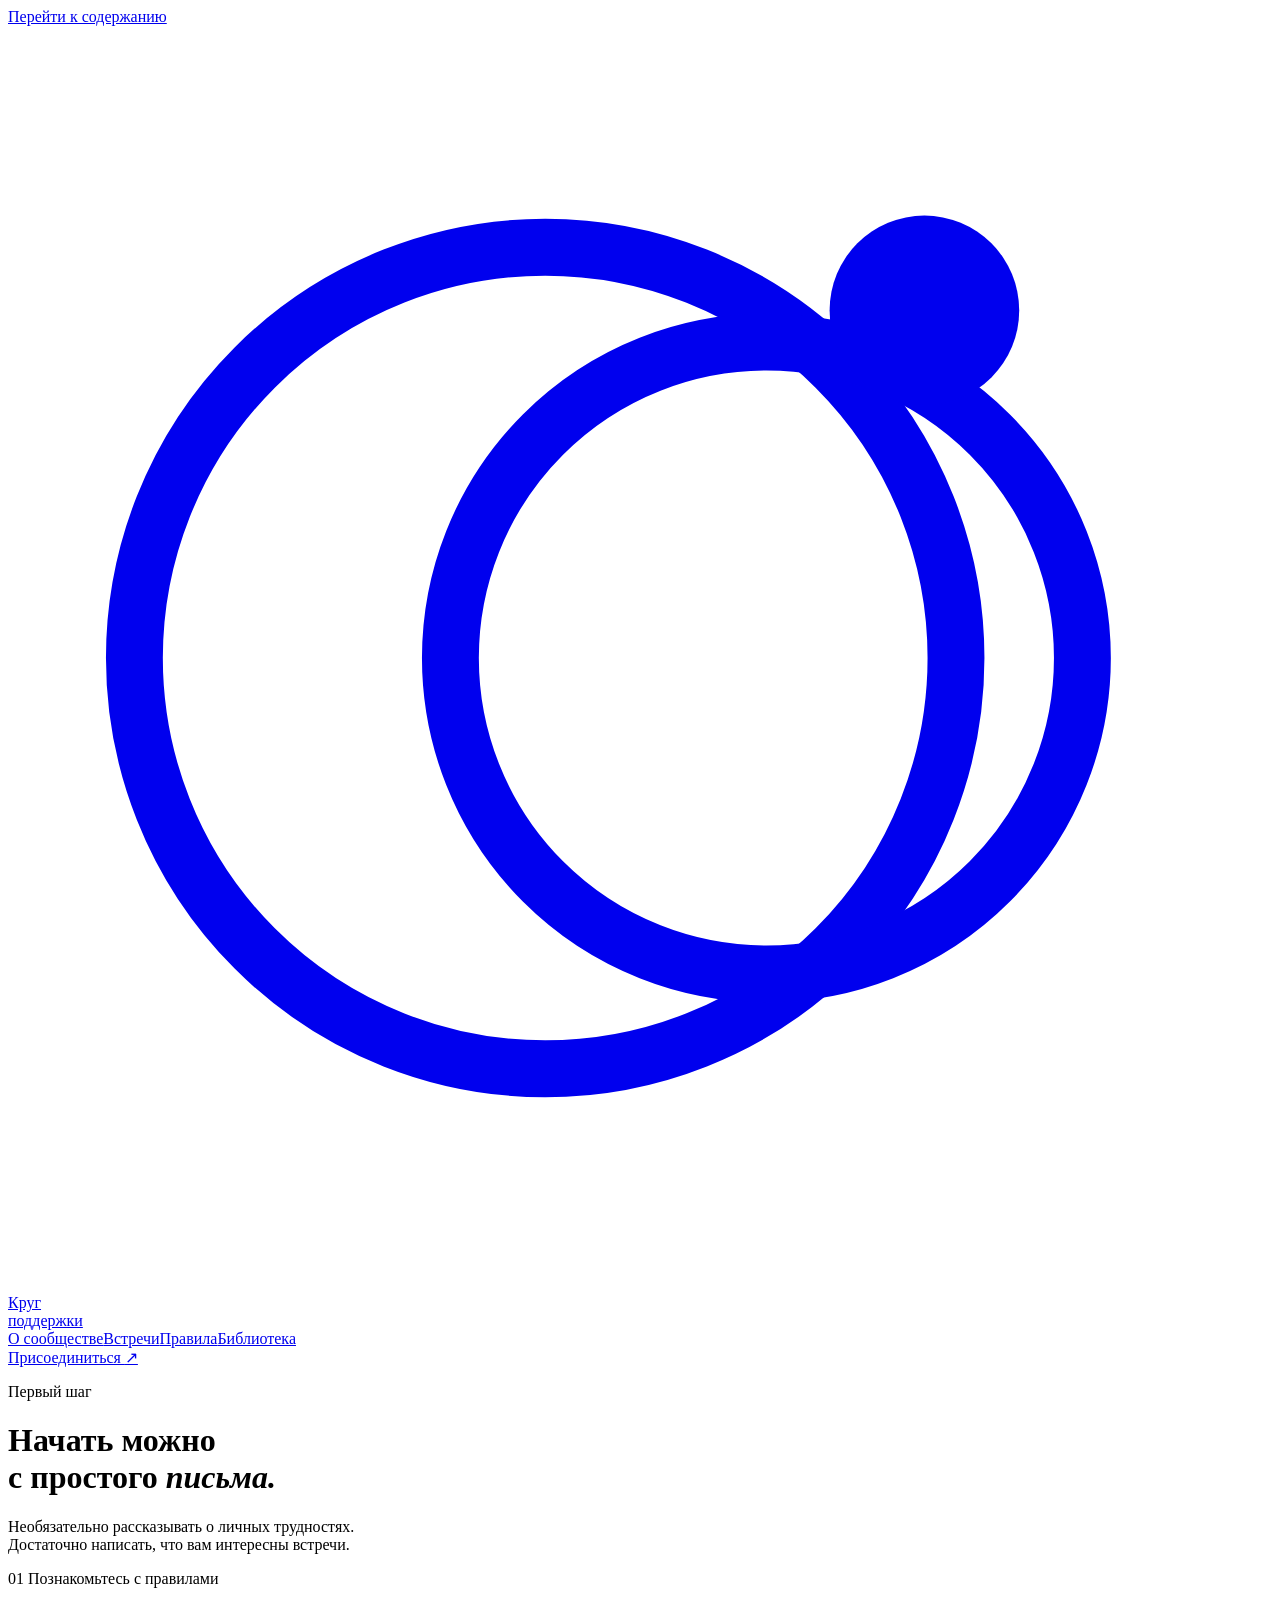
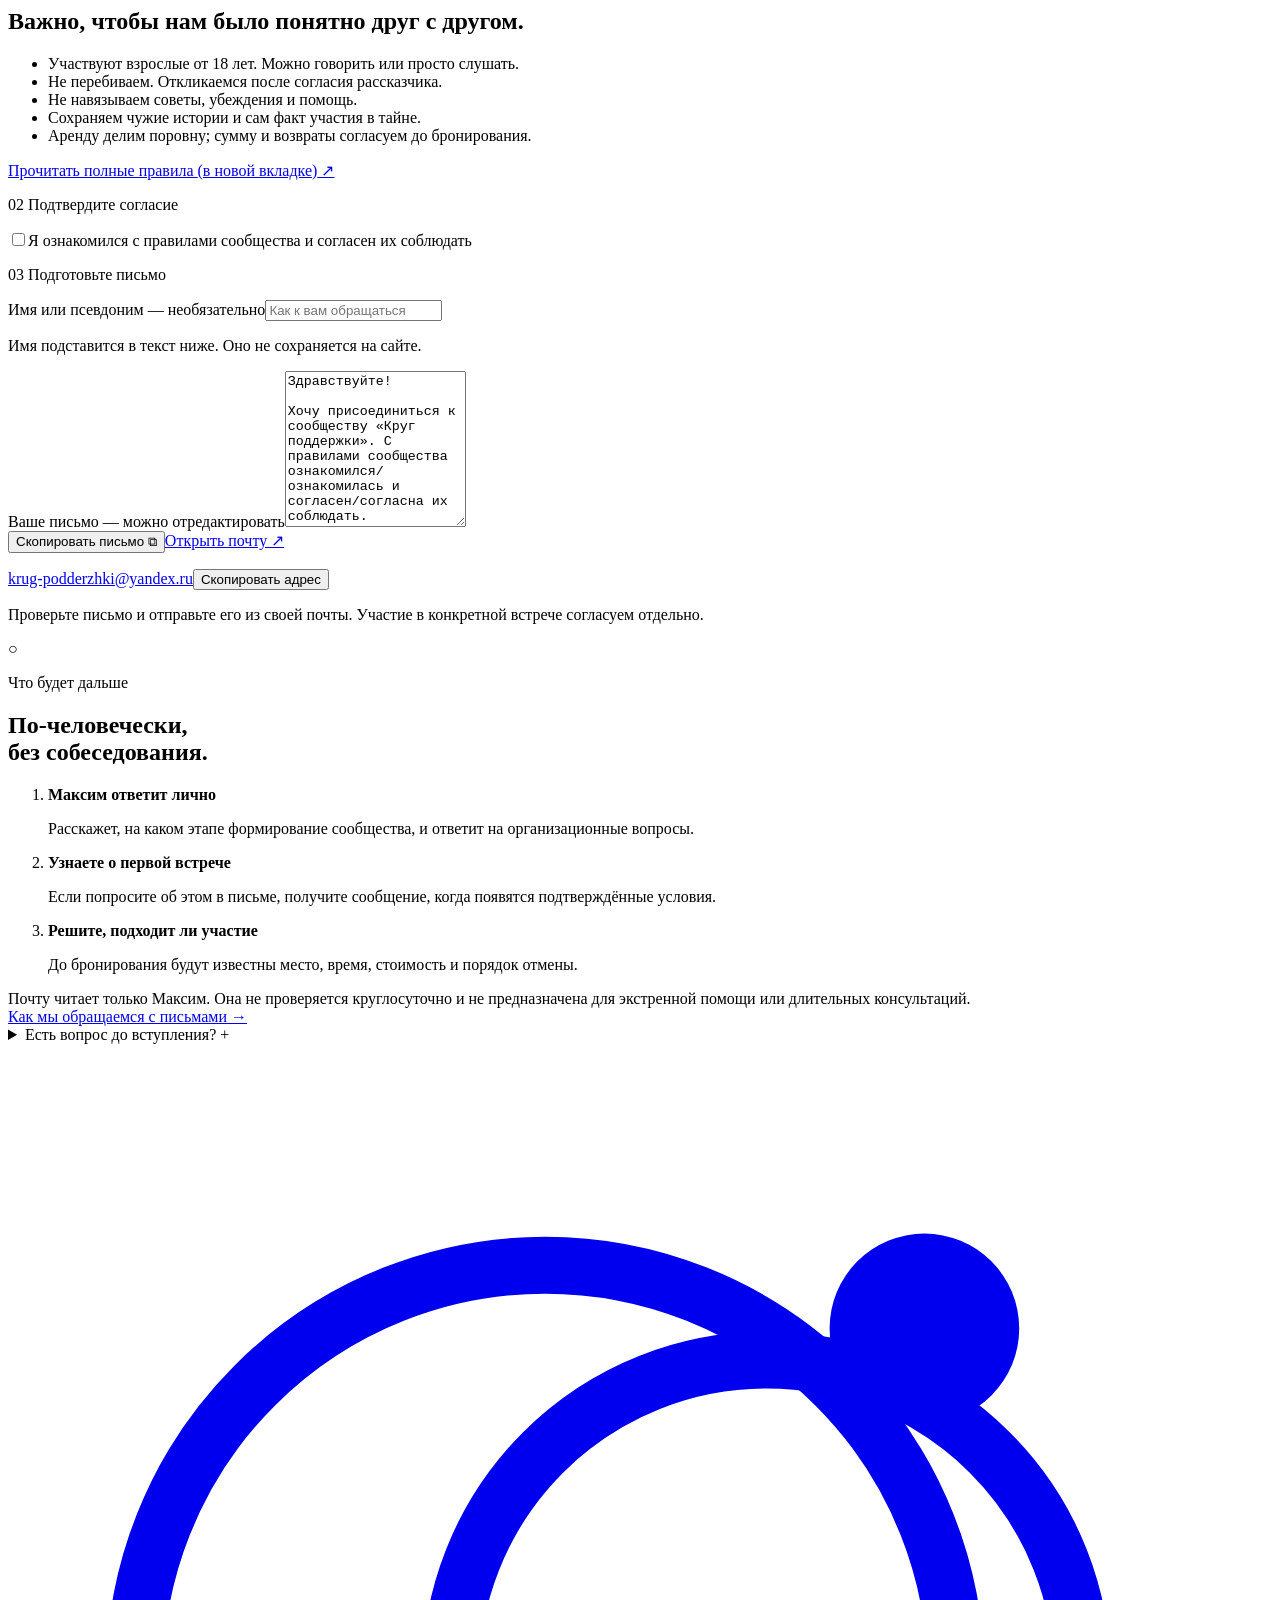
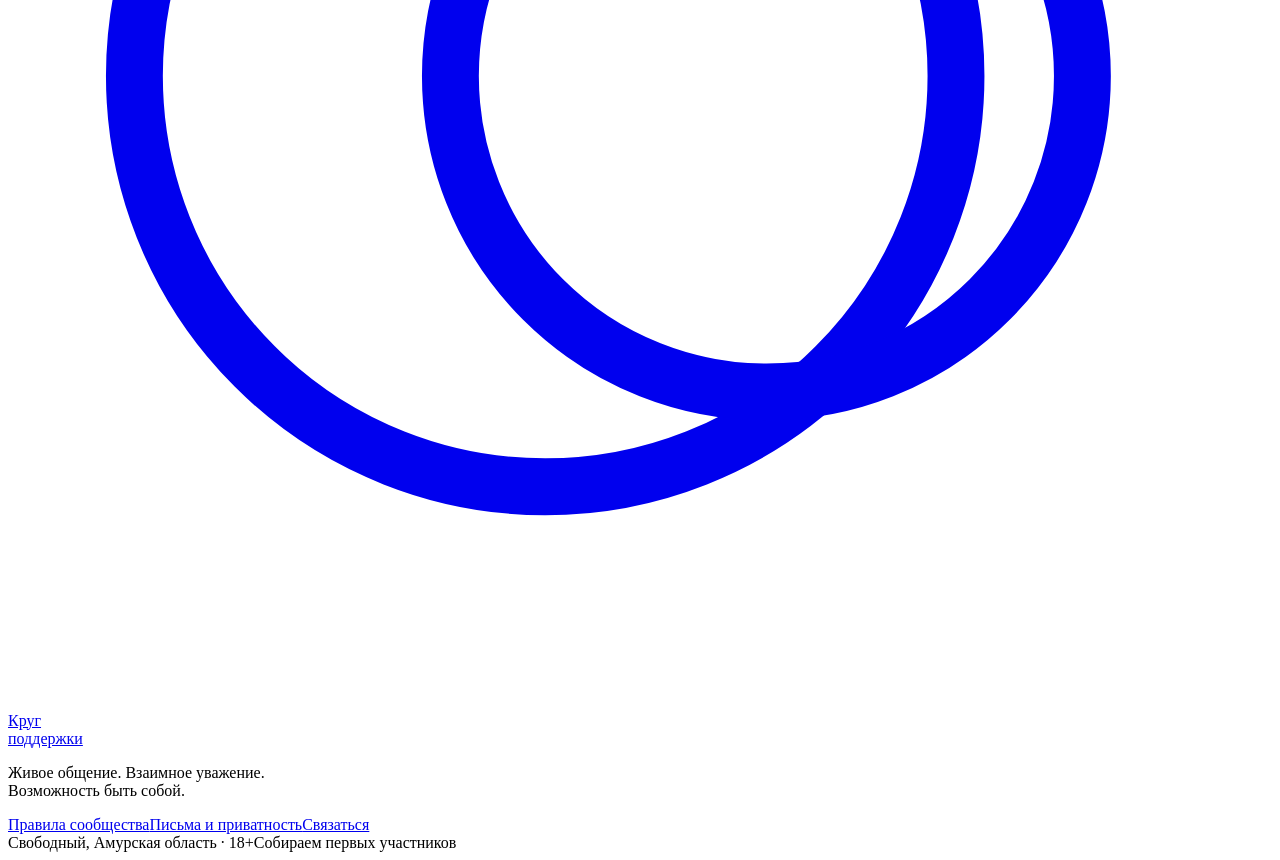
==== join/index.html @ 17913592 "Give Oleg a readable community introduction" ====
<!doctype html>
<html lang="ru"><head><meta charset="utf-8"><meta name="viewport" content="width=device-width, initial-scale=1"><meta name="color-scheme" content="light"><title>Как присоединиться — Круг поддержки</title><meta name="description" content="Прочитайте правила и подготовьте простое письмо организатору. Личная история и собеседование не требуются."><meta name="theme-color" content="#f7f6ef"><link rel="canonical" href="https://maxsimgol.github.io/krug-podderzhki/join/">
<meta property="og:title" content="Как присоединиться — Круг поддержки"><meta property="og:description" content="Прочитайте правила и подготовьте простое письмо организатору. Личная история и собеседование не требуются."><meta property="og:type" content="website"><meta property="og:url" content="https://maxsimgol.github.io/krug-podderzhki/join/"><meta property="og:site_name" content="Круг поддержки"><meta property="og:locale" content="ru_RU">
<meta property="og:image" content="https://maxsimgol.github.io/krug-podderzhki/assets/social-preview.png"><meta property="og:image:width" content="1200"><meta property="og:image:height" content="630"><meta property="og:image:type" content="image/png"><meta property="og:image:alt" content="Круг поддержки — Говорить. Слушать. Быть собой">
<meta name="twitter:card" content="summary_large_image"><meta name="twitter:title" content="Как присоединиться — Круг поддержки"><meta name="twitter:description" content="Прочитайте правила и подготовьте простое письмо организатору. Личная история и собеседование не требуются."><meta name="twitter:image" content="https://maxsimgol.github.io/krug-podderzhki/assets/social-preview.png"><meta name="twitter:image:alt" content="Круг поддержки — Говорить. Слушать. Быть собой">
<link rel="icon" type="image/svg+xml" href="/krug-podderzhki/assets/favicon.svg"><link rel="stylesheet" href="/krug-podderzhki/assets/styles.css?v=cd0a7525c892"><script src="/krug-podderzhki/assets/app.js?v=85330f998f84" defer></script></head>
<body><a class="skip-link" href="#main">Перейти к содержанию</a>
<header class="site-header"><div class="header-inner"><a class="brand" href="/krug-podderzhki/" aria-label="Круг поддержки — главная"><svg viewBox="0 0 40 40" fill="none" aria-hidden="true"><circle cx="17" cy="20" r="13" stroke="currentColor" stroke-width="1.8"/><circle cx="24" cy="20" r="10" stroke="currentColor" stroke-width="1.8"/><circle cx="29" cy="9" r="3" fill="currentColor"/></svg><span>Круг<br>поддержки</span></a><nav class="main-nav" aria-label="Основная навигация"><a href="/krug-podderzhki/#about" >О сообществе</a><a href="/krug-podderzhki/#format" >Встречи</a><a href="/krug-podderzhki/rules/" >Правила</a><a href="/krug-podderzhki/library/" >Библиотека</a></nav><a class="button button-small header-join" href="/krug-podderzhki/join/" aria-current="page">Присоединиться <span aria-hidden="true">↗</span></a></div></header>
<main id="main" tabindex="-1"><div class="wrap page-shell"><header class="page-intro"><p class="eyebrow">Первый шаг</p><h1>Начать можно<br>с простого <em>письма.</em></h1><p class="lead">Необязательно рассказывать о личных трудностях.<br>Достаточно написать, что вам интересны встречи.</p></header><div class="join-layout"><div class="join-main"><section class="join-step"><p class="step-label"><span>01</span> Познакомьтесь с правилами</p><h2>Важно, чтобы нам было понятно друг с другом.</h2><ul class="plain-checks"><li>Участвуют взрослые от 18 лет. Можно говорить или просто слушать.</li><li>Не перебиваем. Откликаемся после согласия рассказчика.</li><li>Не навязываем советы, убеждения и помощь.</li><li>Сохраняем чужие истории и сам факт участия в тайне.</li><li>Аренду делим поровну; сумму и возвраты согласуем до бронирования.</li></ul><a class="text-link" href="/krug-podderzhki/rules/" target="_blank" rel="noopener">Прочитать полные правила <span class="muted">(в новой вкладке)</span> ↗</a></section>
<section class="join-step consent-step"><p class="step-label"><span>02</span> Подтвердите согласие</p><input class="consent-checkbox" type="checkbox" id="agree" aria-controls="join-reveal"><label class="consent-label" for="agree">Я ознакомился с правилами сообщества и согласен их соблюдать</label>
<div class="join-reveal" id="join-reveal"><section class="letter-section"><p class="step-label"><span>03</span> Подготовьте письмо</p><div class="name-enhancement"><label for="participant-name">Имя или псевдоним <span class="muted">— необязательно</span></label><input type="text" id="participant-name" aria-describedby="name-hint" maxlength="80" placeholder="Как к вам обращаться" autocomplete="off"><p class="field-hint" id="name-hint">Имя подставится в текст ниже. Оно не сохраняется на сайте.</p></div><label for="letter" class="letter-label">Ваше письмо <span class="muted js-only">— можно отредактировать</span></label><textarea id="letter" rows="10" spellcheck="true" readonly>Здравствуйте!

Хочу присоединиться к сообществу «Круг поддержки». С правилами сообщества ознакомился/ознакомилась и согласен/согласна их соблюдать.

Пожалуйста, сообщите мне о дальнейших шагах и первой встрече.

Спасибо!</textarea><div class="letter-actions"><button class="button button-secondary js-only" type="button" id="copy-letter">Скопировать письмо <span aria-hidden="true">⧉</span></button><a class="button" id="send-letter" data-email="krug-podderzhki@yandex.ru" href="mailto:krug-podderzhki@yandex.ru?subject=%D0%9A%D1%80%D1%83%D0%B3%20%D0%BF%D0%BE%D0%B4%D0%B4%D0%B5%D1%80%D0%B6%D0%BA%D0%B8%20%E2%80%94%20%D1%83%D1%87%D0%B0%D1%81%D1%82%D0%B8%D0%B5&amp;body=%D0%97%D0%B4%D1%80%D0%B0%D0%B2%D1%81%D1%82%D0%B2%D1%83%D0%B9%D1%82%D0%B5!%0A%0A%D0%A5%D0%BE%D1%87%D1%83%20%D0%BF%D1%80%D0%B8%D1%81%D0%BE%D0%B5%D0%B4%D0%B8%D0%BD%D0%B8%D1%82%D1%8C%D1%81%D1%8F%20%D0%BA%20%D1%81%D0%BE%D0%BE%D0%B1%D1%89%D0%B5%D1%81%D1%82%D0%B2%D1%83%20%C2%AB%D0%9A%D1%80%D1%83%D0%B3%20%D0%BF%D0%BE%D0%B4%D0%B4%D0%B5%D1%80%D0%B6%D0%BA%D0%B8%C2%BB.%20%D0%A1%20%D0%BF%D1%80%D0%B0%D0%B2%D0%B8%D0%BB%D0%B0%D0%BC%D0%B8%20%D1%81%D0%BE%D0%BE%D0%B1%D1%89%D0%B5%D1%81%D1%82%D0%B2%D0%B0%20%D0%BE%D0%B7%D0%BD%D0%B0%D0%BA%D0%BE%D0%BC%D0%B8%D0%BB%D1%81%D1%8F%2F%D0%BE%D0%B7%D0%BD%D0%B0%D0%BA%D0%BE%D0%BC%D0%B8%D0%BB%D0%B0%D1%81%D1%8C%20%D0%B8%20%D1%81%D0%BE%D0%B3%D0%BB%D0%B0%D1%81%D0%B5%D0%BD%2F%D1%81%D0%BE%D0%B3%D0%BB%D0%B0%D1%81%D0%BD%D0%B0%20%D0%B8%D1%85%20%D1%81%D0%BE%D0%B1%D0%BB%D1%8E%D0%B4%D0%B0%D1%82%D1%8C.%0A%0A%D0%9F%D0%BE%D0%B6%D0%B0%D0%BB%D1%83%D0%B9%D1%81%D1%82%D0%B0%2C%20%D1%81%D0%BE%D0%BE%D0%B1%D1%89%D0%B8%D1%82%D0%B5%20%D0%BC%D0%BD%D0%B5%20%D0%BE%20%D0%B4%D0%B0%D0%BB%D1%8C%D0%BD%D0%B5%D0%B9%D1%88%D0%B8%D1%85%20%D1%88%D0%B0%D0%B3%D0%B0%D1%85%20%D0%B8%20%D0%BF%D0%B5%D1%80%D0%B2%D0%BE%D0%B9%20%D0%B2%D1%81%D1%82%D1%80%D0%B5%D1%87%D0%B5.%0A%0A%D0%A1%D0%BF%D0%B0%D1%81%D0%B8%D0%B1%D0%BE!">Открыть почту ↗</a></div><p class="action-status" id="letter-status" aria-live="polite"></p><noscript><p class="field-hint">Шаблон можно выделить и скопировать вручную. Чтобы добавить имя или изменить текст, откройте почту и отредактируйте письмо там.</p></noscript><div class="contact-block" id="email-missing"><a class="email-address" href="mailto:krug-podderzhki@yandex.ru">krug-podderzhki@yandex.ru</a><button class="text-link copy-button js-only" type="button" data-copy-email="krug-podderzhki@yandex.ru">Скопировать адрес</button></div><p class="field-hint">Проверьте письмо и отправьте его из своей почты. Участие в конкретной встрече согласуем отдельно.</p></section></div></section></div>
<aside class="join-aside"><span class="small-circle" aria-hidden="true">○</span><p class="eyebrow">Что будет дальше</p><h2>По-человечески,<br>без собеседования.</h2><ol class="next-steps"><li><strong>Максим ответит лично</strong><p>Расскажет, на каком этапе формирование сообщества, и ответит на организационные вопросы.</p></li><li><strong>Узнаете о первой встрече</strong><p>Если попросите об этом в письме, получите сообщение, когда появятся подтверждённые условия.</p></li><li><strong>Решите, подходит ли участие</strong><p>До бронирования будут известны место, время, стоимость и порядок отмены.</p></li></ol><div class="quiet-note">Почту читает только Максим. Она не проверяется круглосуточно и не предназначена для экстренной помощи или длительных консультаций.</div><a href="/krug-podderzhki/privacy/" class="text-link">Как мы обращаемся с письмами →</a></aside></div>
<details class="question-box question-disclosure" id="question"><summary>Есть вопрос до вступления? <span aria-hidden="true">+</span></summary><div class="question-content"><p>Здесь можно уточнить условия или предложить книгу. Если вы хотите присоединиться, пройдите шаги выше.</p><a class="email-address" href="mailto:krug-podderzhki@yandex.ru">krug-podderzhki@yandex.ru</a><button class="text-link copy-button js-only" type="button" data-copy-email="krug-podderzhki@yandex.ru">Скопировать адрес</button></div></details></div></main>
<footer class="site-footer"><div class="footer-main"><a class="brand" href="/krug-podderzhki/"><svg viewBox="0 0 40 40" fill="none" aria-hidden="true"><circle cx="17" cy="20" r="13" stroke="currentColor" stroke-width="1.8"/><circle cx="24" cy="20" r="10" stroke="currentColor" stroke-width="1.8"/><circle cx="29" cy="9" r="3" fill="currentColor"/></svg><span>Круг<br>поддержки</span></a><p>Живое общение. Взаимное уважение.<br>Возможность быть собой.</p><div class="footer-links"><a href="/krug-podderzhki/rules/">Правила сообщества</a><a href="/krug-podderzhki/privacy/">Письма и приватность</a><a href="/krug-podderzhki/join/#question">Связаться</a></div></div><div class="footer-bottom"><span>Свободный, Амурская область · 18+</span><span>Собираем первых участников</span></div></footer></body></html>
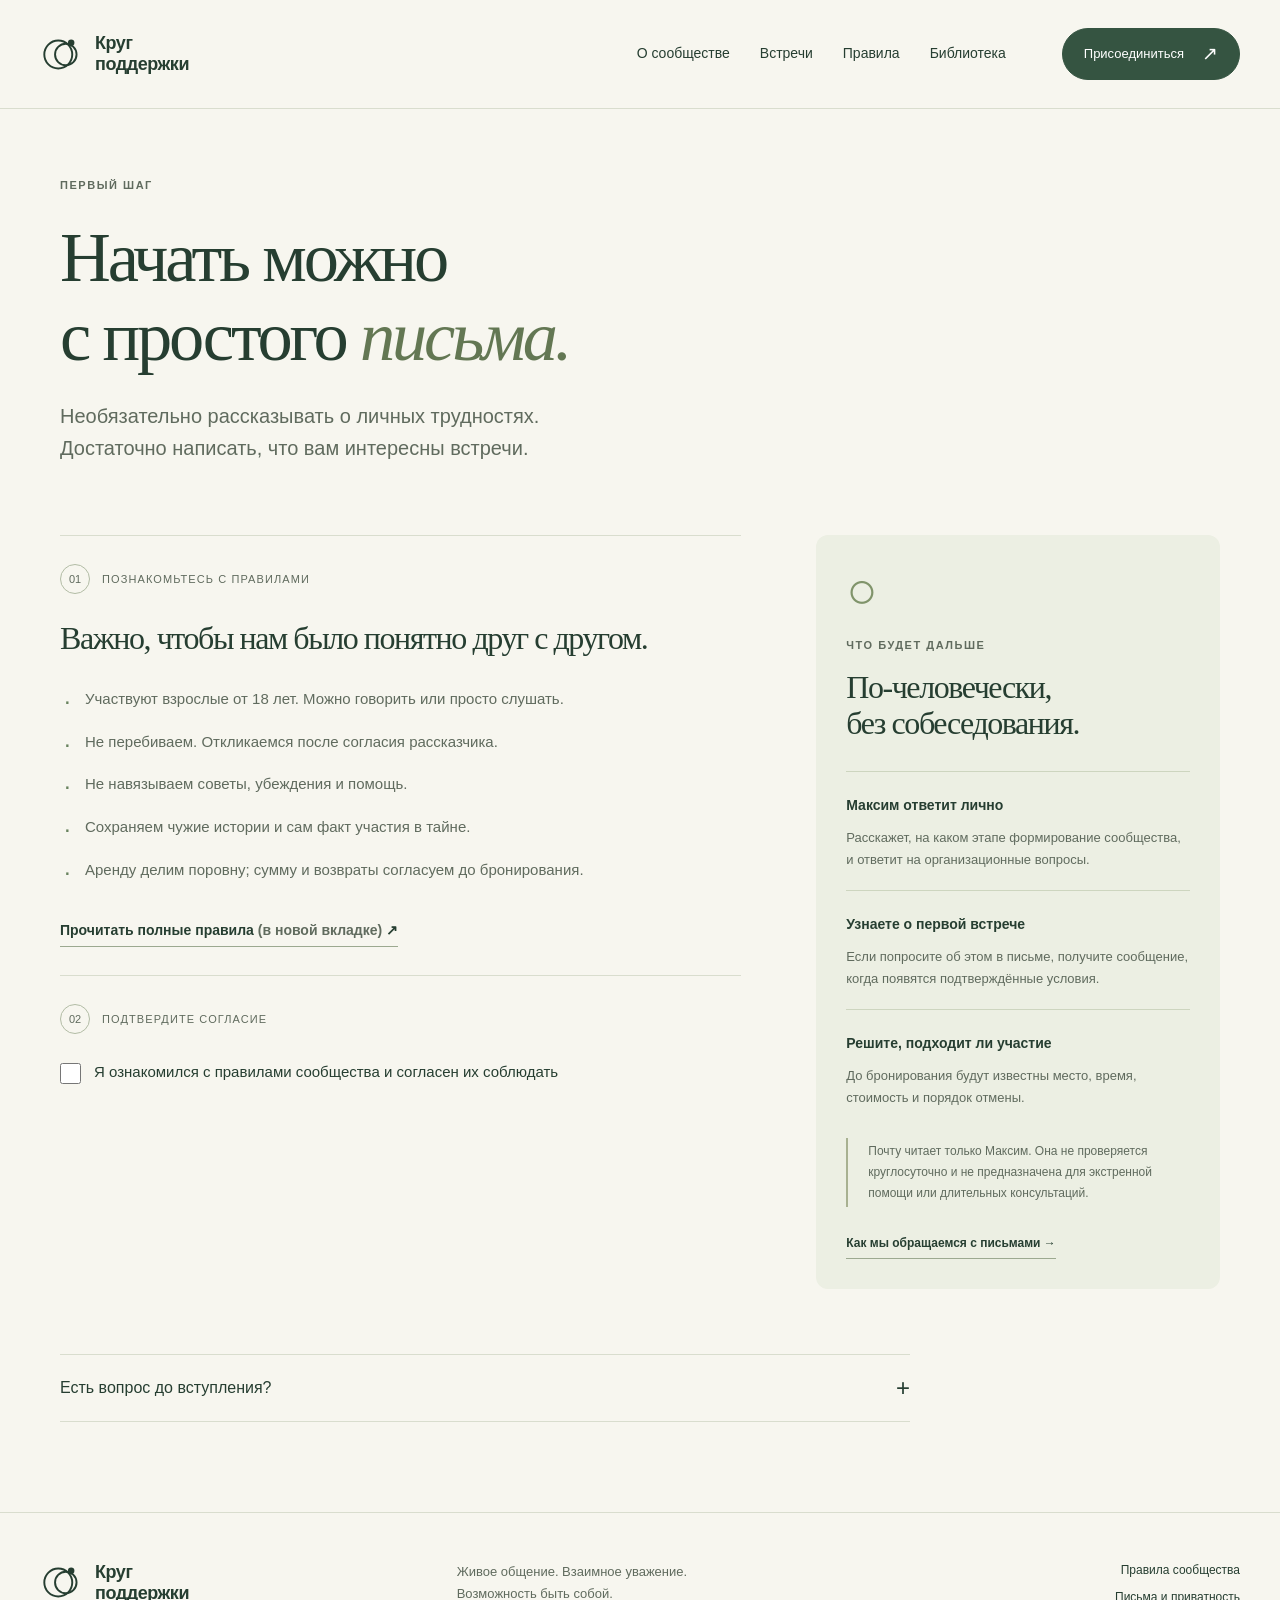
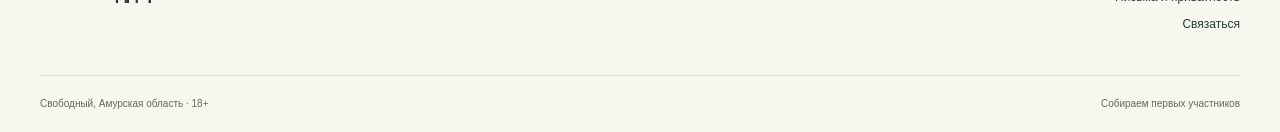
==== commit 6d26bdd2: "Connect krug-podderzhki.ru custom domain" ====
--- a/join/index.html
+++ b/join/index.html
@@ -1,12 +1,12 @@
 <!doctype html>
-<html lang="ru"><head><meta charset="utf-8"><meta name="viewport" content="width=device-width, initial-scale=1"><meta name="color-scheme" content="light"><title>Как присоединиться — Круг поддержки</title><meta name="description" content="Прочитайте правила и подготовьте простое письмо организатору. Личная история и собеседование не требуются."><meta name="theme-color" content="#f7f6ef"><link rel="canonical" href="https://maxsimgol.github.io/krug-podderzhki/join/">
-<meta property="og:title" content="Как присоединиться — Круг поддержки"><meta property="og:description" content="Прочитайте правила и подготовьте простое письмо организатору. Личная история и собеседование не требуются."><meta property="og:type" content="website"><meta property="og:url" content="https://maxsimgol.github.io/krug-podderzhki/join/"><meta property="og:site_name" content="Круг поддержки"><meta property="og:locale" content="ru_RU">
-<meta property="og:image" content="https://maxsimgol.github.io/krug-podderzhki/assets/social-preview.png"><meta property="og:image:width" content="1200"><meta property="og:image:height" content="630"><meta property="og:image:type" content="image/png"><meta property="og:image:alt" content="Круг поддержки — Говорить. Слушать. Быть собой">
-<meta name="twitter:card" content="summary_large_image"><meta name="twitter:title" content="Как присоединиться — Круг поддержки"><meta name="twitter:description" content="Прочитайте правила и подготовьте простое письмо организатору. Личная история и собеседование не требуются."><meta name="twitter:image" content="https://maxsimgol.github.io/krug-podderzhki/assets/social-preview.png"><meta name="twitter:image:alt" content="Круг поддержки — Говорить. Слушать. Быть собой">
-<link rel="icon" type="image/svg+xml" href="/krug-podderzhki/assets/favicon.svg"><link rel="stylesheet" href="/krug-podderzhki/assets/styles.css?v=cd0a7525c892"><script src="/krug-podderzhki/assets/app.js?v=85330f998f84" defer></script></head>
+<html lang="ru"><head><meta charset="utf-8"><meta name="viewport" content="width=device-width, initial-scale=1"><meta name="color-scheme" content="light"><title>Как присоединиться — Круг поддержки</title><meta name="description" content="Прочитайте правила и подготовьте простое письмо организатору. Личная история и собеседование не требуются."><meta name="theme-color" content="#f7f6ef"><link rel="canonical" href="https://krug-podderzhki.ru/join/">
+<meta property="og:title" content="Как присоединиться — Круг поддержки"><meta property="og:description" content="Прочитайте правила и подготовьте простое письмо организатору. Личная история и собеседование не требуются."><meta property="og:type" content="website"><meta property="og:url" content="https://krug-podderzhki.ru/join/"><meta property="og:site_name" content="Круг поддержки"><meta property="og:locale" content="ru_RU">
+<meta property="og:image" content="https://krug-podderzhki.ru/assets/social-preview.png"><meta property="og:image:width" content="1200"><meta property="og:image:height" content="630"><meta property="og:image:type" content="image/png"><meta property="og:image:alt" content="Круг поддержки — Говорить. Слушать. Быть собой">
+<meta name="twitter:card" content="summary_large_image"><meta name="twitter:title" content="Как присоединиться — Круг поддержки"><meta name="twitter:description" content="Прочитайте правила и подготовьте простое письмо организатору. Личная история и собеседование не требуются."><meta name="twitter:image" content="https://krug-podderzhki.ru/assets/social-preview.png"><meta name="twitter:image:alt" content="Круг поддержки — Говорить. Слушать. Быть собой">
+<link rel="icon" type="image/svg+xml" href="/assets/favicon.svg"><link rel="stylesheet" href="/assets/styles.css?v=cd0a7525c892"><script src="/assets/app.js?v=85330f998f84" defer></script></head>
 <body><a class="skip-link" href="#main">Перейти к содержанию</a>
-<header class="site-header"><div class="header-inner"><a class="brand" href="/krug-podderzhki/" aria-label="Круг поддержки — главная"><svg viewBox="0 0 40 40" fill="none" aria-hidden="true"><circle cx="17" cy="20" r="13" stroke="currentColor" stroke-width="1.8"/><circle cx="24" cy="20" r="10" stroke="currentColor" stroke-width="1.8"/><circle cx="29" cy="9" r="3" fill="currentColor"/></svg><span>Круг<br>поддержки</span></a><nav class="main-nav" aria-label="Основная навигация"><a href="/krug-podderzhki/#about" >О сообществе</a><a href="/krug-podderzhki/#format" >Встречи</a><a href="/krug-podderzhki/rules/" >Правила</a><a href="/krug-podderzhki/library/" >Библиотека</a></nav><a class="button button-small header-join" href="/krug-podderzhki/join/" aria-current="page">Присоединиться <span aria-hidden="true">↗</span></a></div></header>
-<main id="main" tabindex="-1"><div class="wrap page-shell"><header class="page-intro"><p class="eyebrow">Первый шаг</p><h1>Начать можно<br>с простого <em>письма.</em></h1><p class="lead">Необязательно рассказывать о личных трудностях.<br>Достаточно написать, что вам интересны встречи.</p></header><div class="join-layout"><div class="join-main"><section class="join-step"><p class="step-label"><span>01</span> Познакомьтесь с правилами</p><h2>Важно, чтобы нам было понятно друг с другом.</h2><ul class="plain-checks"><li>Участвуют взрослые от 18 лет. Можно говорить или просто слушать.</li><li>Не перебиваем. Откликаемся после согласия рассказчика.</li><li>Не навязываем советы, убеждения и помощь.</li><li>Сохраняем чужие истории и сам факт участия в тайне.</li><li>Аренду делим поровну; сумму и возвраты согласуем до бронирования.</li></ul><a class="text-link" href="/krug-podderzhki/rules/" target="_blank" rel="noopener">Прочитать полные правила <span class="muted">(в новой вкладке)</span> ↗</a></section>
+<header class="site-header"><div class="header-inner"><a class="brand" href="/" aria-label="Круг поддержки — главная"><svg viewBox="0 0 40 40" fill="none" aria-hidden="true"><circle cx="17" cy="20" r="13" stroke="currentColor" stroke-width="1.8"/><circle cx="24" cy="20" r="10" stroke="currentColor" stroke-width="1.8"/><circle cx="29" cy="9" r="3" fill="currentColor"/></svg><span>Круг<br>поддержки</span></a><nav class="main-nav" aria-label="Основная навигация"><a href="/#about" >О сообществе</a><a href="/#format" >Встречи</a><a href="/rules/" >Правила</a><a href="/library/" >Библиотека</a></nav><a class="button button-small header-join" href="/join/" aria-current="page">Присоединиться <span aria-hidden="true">↗</span></a></div></header>
+<main id="main" tabindex="-1"><div class="wrap page-shell"><header class="page-intro"><p class="eyebrow">Первый шаг</p><h1>Начать можно<br>с простого <em>письма.</em></h1><p class="lead">Необязательно рассказывать о личных трудностях.<br>Достаточно написать, что вам интересны встречи.</p></header><div class="join-layout"><div class="join-main"><section class="join-step"><p class="step-label"><span>01</span> Познакомьтесь с правилами</p><h2>Важно, чтобы нам было понятно друг с другом.</h2><ul class="plain-checks"><li>Участвуют взрослые от 18 лет. Можно говорить или просто слушать.</li><li>Не перебиваем. Откликаемся после согласия рассказчика.</li><li>Не навязываем советы, убеждения и помощь.</li><li>Сохраняем чужие истории и сам факт участия в тайне.</li><li>Аренду делим поровну; сумму и возвраты согласуем до бронирования.</li></ul><a class="text-link" href="/rules/" target="_blank" rel="noopener">Прочитать полные правила <span class="muted">(в новой вкладке)</span> ↗</a></section>
 <section class="join-step consent-step"><p class="step-label"><span>02</span> Подтвердите согласие</p><input class="consent-checkbox" type="checkbox" id="agree" aria-controls="join-reveal"><label class="consent-label" for="agree">Я ознакомился с правилами сообщества и согласен их соблюдать</label>
 <div class="join-reveal" id="join-reveal"><section class="letter-section"><p class="step-label"><span>03</span> Подготовьте письмо</p><div class="name-enhancement"><label for="participant-name">Имя или псевдоним <span class="muted">— необязательно</span></label><input type="text" id="participant-name" aria-describedby="name-hint" maxlength="80" placeholder="Как к вам обращаться" autocomplete="off"><p class="field-hint" id="name-hint">Имя подставится в текст ниже. Оно не сохраняется на сайте.</p></div><label for="letter" class="letter-label">Ваше письмо <span class="muted js-only">— можно отредактировать</span></label><textarea id="letter" rows="10" spellcheck="true" readonly>Здравствуйте!
 
@@ -15,6 +15,6 @@
 Пожалуйста, сообщите мне о дальнейших шагах и первой встрече.
 
 Спасибо!</textarea><div class="letter-actions"><button class="button button-secondary js-only" type="button" id="copy-letter">Скопировать письмо <span aria-hidden="true">⧉</span></button><a class="button" id="send-letter" data-email="krug-podderzhki@yandex.ru" href="mailto:krug-podderzhki@yandex.ru?subject=%D0%9A%D1%80%D1%83%D0%B3%20%D0%BF%D0%BE%D0%B4%D0%B4%D0%B5%D1%80%D0%B6%D0%BA%D0%B8%20%E2%80%94%20%D1%83%D1%87%D0%B0%D1%81%D1%82%D0%B8%D0%B5&amp;body=%D0%97%D0%B4%D1%80%D0%B0%D0%B2%D1%81%D1%82%D0%B2%D1%83%D0%B9%D1%82%D0%B5!%0A%0A%D0%A5%D0%BE%D1%87%D1%83%20%D0%BF%D1%80%D0%B8%D1%81%D0%BE%D0%B5%D0%B4%D0%B8%D0%BD%D0%B8%D1%82%D1%8C%D1%81%D1%8F%20%D0%BA%20%D1%81%D0%BE%D0%BE%D0%B1%D1%89%D0%B5%D1%81%D1%82%D0%B2%D1%83%20%C2%AB%D0%9A%D1%80%D1%83%D0%B3%20%D0%BF%D0%BE%D0%B4%D0%B4%D0%B5%D1%80%D0%B6%D0%BA%D0%B8%C2%BB.%20%D0%A1%20%D0%BF%D1%80%D0%B0%D0%B2%D0%B8%D0%BB%D0%B0%D0%BC%D0%B8%20%D1%81%D0%BE%D0%BE%D0%B1%D1%89%D0%B5%D1%81%D1%82%D0%B2%D0%B0%20%D0%BE%D0%B7%D0%BD%D0%B0%D0%BA%D0%BE%D0%BC%D0%B8%D0%BB%D1%81%D1%8F%2F%D0%BE%D0%B7%D0%BD%D0%B0%D0%BA%D0%BE%D0%BC%D0%B8%D0%BB%D0%B0%D1%81%D1%8C%20%D0%B8%20%D1%81%D0%BE%D0%B3%D0%BB%D0%B0%D1%81%D0%B5%D0%BD%2F%D1%81%D0%BE%D0%B3%D0%BB%D0%B0%D1%81%D0%BD%D0%B0%20%D0%B8%D1%85%20%D1%81%D0%BE%D0%B1%D0%BB%D1%8E%D0%B4%D0%B0%D1%82%D1%8C.%0A%0A%D0%9F%D0%BE%D0%B6%D0%B0%D0%BB%D1%83%D0%B9%D1%81%D1%82%D0%B0%2C%20%D1%81%D0%BE%D0%BE%D0%B1%D1%89%D0%B8%D1%82%D0%B5%20%D0%BC%D0%BD%D0%B5%20%D0%BE%20%D0%B4%D0%B0%D0%BB%D1%8C%D0%BD%D0%B5%D0%B9%D1%88%D0%B8%D1%85%20%D1%88%D0%B0%D0%B3%D0%B0%D1%85%20%D0%B8%20%D0%BF%D0%B5%D1%80%D0%B2%D0%BE%D0%B9%20%D0%B2%D1%81%D1%82%D1%80%D0%B5%D1%87%D0%B5.%0A%0A%D0%A1%D0%BF%D0%B0%D1%81%D0%B8%D0%B1%D0%BE!">Открыть почту ↗</a></div><p class="action-status" id="letter-status" aria-live="polite"></p><noscript><p class="field-hint">Шаблон можно выделить и скопировать вручную. Чтобы добавить имя или изменить текст, откройте почту и отредактируйте письмо там.</p></noscript><div class="contact-block" id="email-missing"><a class="email-address" href="mailto:krug-podderzhki@yandex.ru">krug-podderzhki@yandex.ru</a><button class="text-link copy-button js-only" type="button" data-copy-email="krug-podderzhki@yandex.ru">Скопировать адрес</button></div><p class="field-hint">Проверьте письмо и отправьте его из своей почты. Участие в конкретной встрече согласуем отдельно.</p></section></div></section></div>
-<aside class="join-aside"><span class="small-circle" aria-hidden="true">○</span><p class="eyebrow">Что будет дальше</p><h2>По-человечески,<br>без собеседования.</h2><ol class="next-steps"><li><strong>Максим ответит лично</strong><p>Расскажет, на каком этапе формирование сообщества, и ответит на организационные вопросы.</p></li><li><strong>Узнаете о первой встрече</strong><p>Если попросите об этом в письме, получите сообщение, когда появятся подтверждённые условия.</p></li><li><strong>Решите, подходит ли участие</strong><p>До бронирования будут известны место, время, стоимость и порядок отмены.</p></li></ol><div class="quiet-note">Почту читает только Максим. Она не проверяется круглосуточно и не предназначена для экстренной помощи или длительных консультаций.</div><a href="/krug-podderzhki/privacy/" class="text-link">Как мы обращаемся с письмами →</a></aside></div>
+<aside class="join-aside"><span class="small-circle" aria-hidden="true">○</span><p class="eyebrow">Что будет дальше</p><h2>По-человечески,<br>без собеседования.</h2><ol class="next-steps"><li><strong>Максим ответит лично</strong><p>Расскажет, на каком этапе формирование сообщества, и ответит на организационные вопросы.</p></li><li><strong>Узнаете о первой встрече</strong><p>Если попросите об этом в письме, получите сообщение, когда появятся подтверждённые условия.</p></li><li><strong>Решите, подходит ли участие</strong><p>До бронирования будут известны место, время, стоимость и порядок отмены.</p></li></ol><div class="quiet-note">Почту читает только Максим. Она не проверяется круглосуточно и не предназначена для экстренной помощи или длительных консультаций.</div><a href="/privacy/" class="text-link">Как мы обращаемся с письмами →</a></aside></div>
 <details class="question-box question-disclosure" id="question"><summary>Есть вопрос до вступления? <span aria-hidden="true">+</span></summary><div class="question-content"><p>Здесь можно уточнить условия или предложить книгу. Если вы хотите присоединиться, пройдите шаги выше.</p><a class="email-address" href="mailto:krug-podderzhki@yandex.ru">krug-podderzhki@yandex.ru</a><button class="text-link copy-button js-only" type="button" data-copy-email="krug-podderzhki@yandex.ru">Скопировать адрес</button></div></details></div></main>
-<footer class="site-footer"><div class="footer-main"><a class="brand" href="/krug-podderzhki/"><svg viewBox="0 0 40 40" fill="none" aria-hidden="true"><circle cx="17" cy="20" r="13" stroke="currentColor" stroke-width="1.8"/><circle cx="24" cy="20" r="10" stroke="currentColor" stroke-width="1.8"/><circle cx="29" cy="9" r="3" fill="currentColor"/></svg><span>Круг<br>поддержки</span></a><p>Живое общение. Взаимное уважение.<br>Возможность быть собой.</p><div class="footer-links"><a href="/krug-podderzhki/rules/">Правила сообщества</a><a href="/krug-podderzhki/privacy/">Письма и приватность</a><a href="/krug-podderzhki/join/#question">Связаться</a></div></div><div class="footer-bottom"><span>Свободный, Амурская область · 18+</span><span>Собираем первых участников</span></div></footer></body></html>+<footer class="site-footer"><div class="footer-main"><a class="brand" href="/"><svg viewBox="0 0 40 40" fill="none" aria-hidden="true"><circle cx="17" cy="20" r="13" stroke="currentColor" stroke-width="1.8"/><circle cx="24" cy="20" r="10" stroke="currentColor" stroke-width="1.8"/><circle cx="29" cy="9" r="3" fill="currentColor"/></svg><span>Круг<br>поддержки</span></a><p>Живое общение. Взаимное уважение.<br>Возможность быть собой.</p><div class="footer-links"><a href="/rules/">Правила сообщества</a><a href="/privacy/">Письма и приватность</a><a href="/join/#question">Связаться</a></div></div><div class="footer-bottom"><span>Свободный, Амурская область · 18+</span><span>Собираем первых участников</span></div></footer></body></html>
--- a/assets/styles.css
+++ b/assets/styles.css
@@ -0,0 +1,39 @@
+:root{--paper:#f7f6ef;--ink:#263e31;--green:#355441;--sage:#e8ebdf;--muted:#606b5e;--line:#d9ddce;--serif:Georgia,"Times New Roman",serif;--sans:"Segoe UI",Arial,sans-serif}
+*{box-sizing:border-box}html{scroll-behavior:smooth;scroll-padding-top:32px}body{margin:0;background:var(--paper);color:var(--ink);font:17px/1.65 var(--sans);-webkit-font-smoothing:antialiased}a{color:inherit;text-underline-offset:5px}a:hover{color:#6c573c}button,input,textarea{font:inherit}button,a,input,textarea,summary{-webkit-tap-highlight-color:transparent}button{cursor:pointer}button:disabled{cursor:not-allowed;opacity:.6}button:focus-visible,a:focus-visible,input:focus-visible,textarea:focus-visible,summary:focus-visible{outline:3px solid #a96539;outline-offset:5px}img,svg{max-width:100%}p{margin:0 0 1.15em}h1,h2,h3{font-weight:400;line-height:1.13;margin:0 0 .6em}h1,h2{font-family:var(--serif);letter-spacing:-.045em}h1{font-size:clamp(48px,5.8vw,84px)}h2{font-size:clamp(32px,3.1vw,46px)}h3{font-family:var(--sans);font-size:21px;font-weight:600;line-height:1.35}em{font-weight:400}strong{font-weight:600}.wrap{width:min(1160px,calc(100% - 80px));margin-inline:auto}.section{padding-block:110px}.eyebrow{text-transform:uppercase;letter-spacing:.14em;font-size:11px;line-height:1.5;font-weight:600;margin-bottom:24px;color:var(--muted)}.lead{font-size:21px;line-height:1.6;max-width:720px}.large-copy{font-size:25px;line-height:1.5}.muted{color:var(--muted)}.sr-only{position:absolute;width:1px;height:1px;padding:0;margin:-1px;overflow:hidden;clip:rect(0,0,0,0);white-space:nowrap;border:0}.skip-link{position:fixed;left:20px;top:-80px;background:var(--ink);color:white;padding:12px;z-index:100}.skip-link:focus{top:12px}.skip-link:hover{color:#fff}
+.site-header{border-bottom:1px solid var(--line)}.header-inner{max-width:1320px;margin:auto;min-height:108px;padding:22px 40px;display:flex;align-items:center;gap:32px}.brand{display:flex;align-items:center;gap:12px;text-decoration:none;line-height:1.15;font-size:18px;font-weight:600;letter-spacing:-.025em;flex-shrink:0}.brand svg{width:43px;height:43px}.main-nav{display:flex;justify-content:center;gap:30px;margin-left:auto}.main-nav a{text-decoration:none;font-size:14px;position:relative}.main-nav a[aria-current=page]::after{content:"";height:2px;background:var(--green);position:absolute;bottom:-6px;left:0;right:0}.header-join{margin-left:24px}
+.button{display:inline-flex;align-items:center;justify-content:center;gap:24px;background:var(--green);border:1px solid var(--green);color:#fff;text-decoration:none;border-radius:99px;padding:15px 27px;font-size:15px;font-weight:500;line-height:1.5;min-height:50px;transition:background .15s,color .15s}.button:hover{background:#233e2d;color:#fff}.button span{font-size:19px}.button-small{font-size:13px;min-height:45px;padding:11px 21px;gap:18px}.button-secondary{background:transparent;color:var(--ink);border-color:#9ca990}.button-secondary:hover{background:var(--sage);color:var(--ink)}.text-link{font-size:14px;font-weight:600;text-decoration:none;border:none;border-bottom:1px solid #9ca990;background:none;padding:5px 0;display:inline-block;line-height:1.6}.text-link:hover{border-color:currentColor}.hero{padding-top:75px;padding-bottom:66px;display:grid;grid-template-columns:1.2fr 1fr;align-items:center;gap:26px}.hero h1{margin-bottom:25px}.hero h1 em{color:#607552}.tiny-dot{display:inline-block;width:6px;height:6px;background:#a6ac87;border-radius:100%;margin-right:8px;vertical-align:middle}.hero-lead{font-size:18px;max-width:475px;color:#52604f;line-height:1.75}.hero-actions{display:flex;align-items:center;gap:23px;margin-top:32px;flex-wrap:wrap}.hero-actions .text-link{font-size:12px}.launch-note{display:flex;gap:12px;align-items:flex-start;margin-top:32px;font-size:12px;color:var(--muted)}.launch-note p{margin:0}.status-dot{width:7px;height:7px;border-radius:50%;background:#6a8153;flex-shrink:0;margin-top:7px}.hero-art{position:relative;margin-top:-16px}.hero-art svg{display:block;width:100%;height:auto}.art-caption{display:block;text-align:center;position:relative;margin-top:-7px;font-size:11px;letter-spacing:.05em;color:#6b705e}
+.format-strip{border-block:1px solid var(--line);display:grid;grid-template-columns:1fr 1fr 1fr .9fr;gap:24px;padding-block:29px}.format-strip>div{display:flex;flex-direction:column;line-height:1.4;border-right:1px solid var(--line)}.format-strip>div:last-child{border:none}.format-strip strong{font:32px/1.3 var(--serif);letter-spacing:-.03em}.format-strip span{font-size:12px;color:var(--muted);margin-top:5px}.format-strip .strip-note{font-size:13px;color:var(--muted);padding-left:20px;justify-content:center}.strip-note strong{font:16px/1.6 var(--sans);color:var(--ink)}
+.about-grid{display:grid;grid-template-columns:1fr 1.15fr;gap:85px}.about-text>p:not(.large-copy){color:var(--muted)}.quiet-note{border-left:2px solid #a8b191;padding:3px 0 3px 20px;color:var(--muted);font-size:14px;line-height:1.75;margin-block:28px 0}.meeting-section{background:#304d3e;color:#f7f6ef}.meeting-inner{padding-block:77px 35px}.meeting-heading{display:flex;flex-wrap:wrap;align-items:end;justify-content:space-between}.meeting-heading .eyebrow{width:100%;color:#c1cdb7}.meeting-heading h2{font-size:52px;margin:0}.meeting-heading h2 em{color:#cdd4b4}.meeting-heading>p:last-child{font-size:15px;line-height:1.8;color:#d3dbcc;margin:0 10px 5px 0}.meeting-grid{display:grid;grid-template-columns:1.2fr .8fr;gap:100px;margin-top:48px}.conversation-steps{padding:0;margin:10px 0 30px;list-style:none}.conversation-steps li{display:flex;gap:22px;padding:24px 0;border-top:1px solid #60735e}.conversation-steps li>span{font-size:12px;color:#cbd3b8;margin-top:4px}.conversation-steps h3{font-size:19px;margin-bottom:10px;color:#f7f6ef}.conversation-steps p{font-size:15px;line-height:1.75;color:#d2dbcd;max-width:460px;margin:0}.card-demo{background:#f0efe5;border-radius:12px;color:var(--ink);padding:30px;text-align:center;align-self:start}.card-demo .eyebrow{font-size:10px;margin-bottom:20px}.speaking-card{background:#cbd8b6;border:1px solid #a6b996;border-radius:10px;max-width:250px;min-height:260px;margin:auto;padding:22px 15px;display:flex;flex-direction:column;align-items:center;justify-content:center;transition:background .2s,border-color .2s}.card-symbol{font-size:25px;line-height:1.3;margin-bottom:15px}.speaking-card strong{font:34px/1.12 var(--serif);letter-spacing:-.04em}.speaking-card>span:last-child{font-size:11px;margin-top:18px}.speaking-card.is-red{background:#ebc2b4;border-color:#c89d8b;color:#5a352d}.flip-button{border:0;background:none;padding:12px;min-height:44px;font-size:12px;margin-top:10px;color:var(--ink)}.flip-button span{font-size:20px;margin-left:8px}.card-explainer{font-size:11px;line-height:1.7;color:var(--muted);margin:10px 0 0}.meeting-bottom{border-top:1px solid #60735e;margin-top:36px;padding-top:25px;display:flex;align-items:start;justify-content:space-between;gap:50px;color:#d2dbcd;font-size:12px}.meeting-bottom a{white-space:nowrap}.meeting-bottom>a:hover{color:#fff}.meeting-bottom>a:focus-visible{outline-color:#f7f6ef}
+.costs-grid{display:grid;grid-template-columns:1.15fr 1fr;gap:100px;align-items:center}.costs-grid>div>p:not(.lead):not(.eyebrow){color:var(--muted);font-size:16px}.cost-example{background:#efeee3;border:1px solid #dfdfcf;border-radius:12px;padding:33px}.cost-example .eyebrow{display:block}.cost-line{display:flex;justify-content:space-between;gap:20px;font-size:13px;padding:17px 0;border-bottom:1px solid #d5d8c8}.cost-line strong{white-space:nowrap}.cost-total{display:flex;align-items:center;justify-content:space-between;gap:20px;padding:22px 0}.cost-total span{font-size:15px}.cost-total strong{font:54px/1 var(--serif);letter-spacing:-.07em}.cost-total small{font-size:29px}.cost-example>p{font-size:12px;color:var(--muted);line-height:1.7;margin:15px 0 0;max-width:290px}.principles-section{background:#ecefe3;padding-block:65px}.section-heading{display:flex;justify-content:space-between;gap:30px;align-items:center}.section-heading h2{font-size:35px;max-width:600px}.section-heading .eyebrow{margin-bottom:16px}.section-heading .text-link{flex-shrink:0}.principles-grid{display:grid;grid-template-columns:repeat(3,1fr);gap:55px;margin-top:28px}.principle-icon{font-size:33px;display:block;color:#607552;margin-bottom:15px}.principles-grid h3{font-size:18px}.principles-grid p{font-size:14px;color:var(--muted);margin:0;line-height:1.8}
+.organizer-grid{display:grid;grid-template-columns:.7fr 1.3fr;gap:100px}.organizer-grid>div>p:not(.eyebrow):not(.lead){font-size:16px;color:var(--muted)}.organizer-art{background:#e7e5d7;border-radius:160px 160px 12px 12px;min-height:390px;max-height:440px;display:flex;align-items:center;justify-content:center;flex-direction:column;gap:35px;margin-top:40px}.initial{width:180px;height:180px;border:1px solid #afb09a;border-radius:50%;display:grid;place-items:center;font:105px/1 var(--serif);color:#6d755a;position:relative}.initial:after{content:"";position:absolute;inset:-12px 10px 12px -10px;border:1px solid #bfc1ad;border-radius:50%}.organizer-art>span{font-size:11px;color:var(--muted)}details{border-bottom:1px solid var(--line)}summary{list-style:none;display:flex;justify-content:space-between;gap:18px;align-items:center;cursor:pointer;padding:21px 0;line-height:1.5;font-size:16px}summary::-webkit-details-marker{display:none}summary>span{font-size:24px;line-height:1;font-weight:300;flex-shrink:0;transition:transform .15s}details[open]>summary>span{transform:rotate(45deg)}.bio-details{border-top:1px solid var(--line);margin-top:30px}.bio-details>div{font-size:15px;color:var(--muted);padding-bottom:10px}.helper-note{margin-top:28px;padding-top:24px;border-top:1px solid var(--line)}.helper-note h3{font:28px/1.25 var(--serif);letter-spacing:-.025em;margin:0 0 16px}.helper-note p{font-size:16px;line-height:1.75;color:var(--muted);margin:0 0 14px}.helper-note p:last-child{margin-bottom:0}.library-preview{padding:60px 65px;display:grid;grid-template-columns:1fr 1fr;gap:45px;background:#e9ebdf;border-radius:14px;align-items:center;overflow:hidden}.library-preview h2{font-size:38px}.library-preview p:not(.eyebrow){font-size:15px;max-width:440px}.library-preview .button{margin-top:15px}.book-stack{position:relative;min-height:300px}.mini-book{width:190px;height:260px;border-radius:3px 8px 8px 3px;position:absolute;padding:25px 18px 20px 25px;box-shadow:5px 12px 18px #283b2a17;display:flex;flex-direction:column;justify-content:space-between;border-left:7px solid #0000000a}.mini-book span{font-size:10px}.mini-book strong{font:24px/1.1 var(--serif);letter-spacing:-.03em}.mini-book i{font-size:60px;font-style:normal;line-height:1}.book-one{background:#c9a98f;color:#442f26;left:20px;top:15px;transform:rotate(-10deg)}.book-two{background:#8a9a7c;color:#192f23;right:10px;top:45px;transform:rotate(9deg)}
+.faq-section{display:grid;grid-template-columns:.7fr 1.3fr;gap:75px}.faq-list details:first-child{border-top:1px solid var(--line)}.faq-list details>p{font-size:15px;color:var(--muted);padding:0 35px 18px 0;margin:0}.closing{padding:65px 30px;text-align:center;background:#ecefe3;border-radius:14px;margin-bottom:90px}.closing h2{font-size:53px}.closing>p:not(.eyebrow){color:var(--muted);font-size:17px}.closing .button{margin-top:10px}.closing-note{display:block;margin-top:22px;color:var(--muted);font-size:11px}.site-footer{padding:48px 40px 0;border-top:1px solid var(--line);max-width:1320px;margin:auto}.footer-main{display:grid;grid-template-columns:1fr 1fr 1fr;gap:50px;padding-bottom:40px;align-items:start}.footer-main>p{font-size:13px;color:var(--muted);margin:0}.footer-links{display:flex;flex-direction:column;align-items:flex-end;gap:7px}.footer-links a{font-size:12px;text-decoration:none}.footer-bottom{border-top:1px solid var(--line);padding-block:20px;display:flex;justify-content:space-between;gap:20px;font-size:10px;color:var(--muted)}
+.page-shell{padding-bottom:90px}.page-intro{padding-block:68px 48px;max-width:850px}.page-intro h1{font-size:clamp(42px,5.5vw,72px);margin-bottom:23px}.page-intro h1 em{color:#637753}.page-intro .lead{color:var(--muted);font-size:20px}.page-intro>.button{margin-top:12px}.prose{max-width:820px}.content-section{padding:38px 0;border-top:1px solid var(--line)}.content-section h2{font-size:35px}.content-section p{max-width:800px}.prose p,.prose li{font-size:16px}.prose h3{margin-top:30px}.prose ul,.prose ol{padding-left:23px}.prose li{padding-left:6px;margin-bottom:12px}.callout{background:#e9eddf;border-left:3px solid #8f9d76;padding:22px 26px;border-radius:0 8px 8px 0;margin-block:25px}.callout>p:last-child{margin:0}.callout h2,.callout h3{font-family:var(--sans);font-size:19px;margin-bottom:12px;letter-spacing:0}.rule-list{padding:0!important;list-style:none;counter-reset:rules;max-width:900px}.rule-list>li{padding:24px 0 24px 50px!important;border-bottom:1px solid var(--line);position:relative;margin:0!important;counter-increment:rules}.rule-list>li::before{content:counter(rules,decimal-leading-zero);position:absolute;left:0;top:27px;font-size:12px;color:#6c775c}.rule-list h2,.rule-list h3{font-family:var(--sans);font-size:19px;font-weight:600;letter-spacing:0;margin:0 0 12px}.rule-list p{margin-bottom:0;color:var(--muted);font-size:16px}.rule-list ul{margin-top:15px}.prose table{border-collapse:collapse;width:100%;font-size:14px}.prose th,.prose td{padding:13px;text-align:left;border-bottom:1px solid var(--line);vertical-align:top}.prose th{background:var(--sage)}.book-grid{display:grid;grid-template-columns:repeat(2,minmax(0,1fr));gap:28px;margin-block:30px 45px}.book-card{display:grid;grid-template-columns:165px 1fr;gap:26px;align-items:start;padding:25px;border:1px solid var(--line);border-radius:10px;background:#fbfaf4}.book-cover{min-height:245px;border-radius:3px 7px 7px 3px;box-shadow:4px 7px 12px #17281514;border-left:6px solid #0000000b;padding:20px 15px;display:flex;flex-direction:column;gap:16px;justify-content:space-between;overflow-wrap:anywhere}.book-cover h2,.book-cover h3,.book-cover strong{font:25px/1.1 var(--serif);letter-spacing:-.035em}.book-cover span,.book-cover p{font-size:11px!important;margin:0!important}.cover-rose{background:#dfbda6;color:#4c3328}.cover-olive{background:#b9c4a4;color:#314331}.cover-slate{background:#526b5a;color:#fff}.book-body h2,.book-body h3{font:24px/1.25 var(--serif);letter-spacing:-.025em;margin:12px 0}.book-body p{font-size:14px;color:var(--muted);line-height:1.75}.book-body .button{font-size:12px;gap:10px;padding:10px 15px;min-height:44px}.book-meta{font-size:11px!important;letter-spacing:.03em}.tag{display:inline-block;padding:4px 8px;background:var(--sage);font-size:10px;border-radius:4px;line-height:1.5}.content-section>.book-grid:has(.book-card:only-child){grid-template-columns:1fr}.content-section>.book-grid>.book-card:only-child{max-width:760px}.error-page{padding-block:100px 140px}
+.join-layout{display:grid;grid-template-columns:1.35fr .8fr;gap:75px;align-items:start}.join-step{padding:28px 0;border-top:1px solid var(--line)}.join-step h2{font-size:32px}.step-label{display:flex;align-items:center;gap:12px;font-size:11px;letter-spacing:.1em;text-transform:uppercase;color:var(--muted);margin-bottom:26px}.step-label>span{border:1px solid #b2bca5;border-radius:50%;width:30px;height:30px;display:grid;place-items:center;letter-spacing:0}.plain-checks{padding:0;list-style:none;margin:22px 0}.plain-checks li{padding:9px 0 9px 25px;position:relative;font-size:15px;color:var(--muted)}.plain-checks li:before{content:"·";position:absolute;left:4px;font-size:24px;top:3px;color:#68835e}.join-aside{background:#ecefe3;padding:30px;border-radius:12px}.join-aside h2{font-size:32px}.join-aside .eyebrow{margin-bottom:16px}.small-circle{display:block;font:52px/1 var(--serif);color:#80946b;margin-bottom:20px}.next-steps{padding:0;list-style:none;margin:30px 0}.next-steps li{border-top:1px solid #cdd5bf;padding-top:19px;margin-top:20px}.next-steps strong{font-size:14px}.next-steps p{font-size:13px;color:var(--muted);margin:8px 0 0}.join-aside .quiet-note{font-size:12px}.join-aside .text-link{font-size:12px;margin-top:22px}.consent-checkbox{width:21px;height:21px;accent-color:var(--green);float:left;margin:3px 13px 0 0}.consent-label{display:block;font-size:15px;line-height:1.65;cursor:pointer;padding-left:34px;min-height:44px}.join-reveal{display:none}.consent-checkbox:checked~.join-reveal{display:block}.letter-section{border-top:1px solid var(--line);margin-top:30px;padding-top:30px}.name-enhancement{display:none}.js .name-enhancement{display:block}.name-enhancement label,.letter-label{display:block;font-size:14px;font-weight:600;margin-bottom:9px}.name-enhancement input{border:1px solid #b6bfaa;background:#fcfbf7;border-radius:7px;padding:12px 15px;width:100%;color:var(--ink)}.field-hint{font-size:12px;color:var(--muted);margin-top:10px;line-height:1.75}.letter-label{margin-top:25px}.letter-label .muted,.name-enhancement .muted{font-weight:400}textarea{width:100%;resize:vertical;min-height:290px;border:1px solid #bcc5b1;background:#fdfcf8;color:var(--ink);padding:18px;border-radius:7px;font-size:14px;line-height:1.7}.letter-actions{display:flex;gap:12px;flex-wrap:wrap;margin-top:18px}.letter-actions .button{font-size:13px;padding:12px 20px}.js-only{display:none}.js .js-only{display:inline-flex}.action-status{font-size:12px;color:var(--muted);margin-top:14px}.action-status:empty{display:none}.contact-block{margin-top:25px}.email-pending{display:flex;gap:17px;background:#edeee4;padding:20px;border-radius:8px;font-size:13px}.email-pending p{font-size:12px;margin:8px 0 0;color:var(--muted)}.pending-icon{font-size:23px}.email-address{font-size:19px;display:block;overflow-wrap:anywhere}.question-box{margin-top:65px;border-top:1px solid var(--line);padding-top:45px;max-width:850px}.question-box h2{font-size:33px}.question-box>p:not(.eyebrow){font-size:15px;color:var(--muted)}.question-box .email-pending{max-width:630px}
+@media(min-width:1500px){.hero{padding-top:90px;padding-bottom:80px}}
+@media(max-width:1050px){.main-nav{gap:18px}.header-join{margin-left:0}.header-inner{padding-inline:30px;gap:22px}.hero-actions{gap:17px}.hero-art{margin-left:-15px;margin-right:-10px}.about-grid,.costs-grid,.organizer-grid{gap:55px}.meeting-grid{gap:60px}.book-card{grid-template-columns:130px 1fr;gap:20px;padding:20px}.book-cover{min-height:220px}.book-cover h3,.book-cover strong{font-size:23px}.book-stack{margin-right:-25px}.mini-book{width:155px;height:230px}.mini-book strong{font-size:21px}.book-one{left:5px}.book-two{right:0}.join-layout{gap:45px}}
+@media(max-width:800px){.wrap{width:calc(100% - 48px)}.header-inner{flex-wrap:wrap;padding:18px 24px;gap:18px;min-height:auto}.brand{font-size:16px}.brand svg{width:36px;height:36px}.header-join{margin-left:auto}.main-nav{order:3;width:100%;justify-content:space-between;gap:18px;padding-top:7px;margin:0}.main-nav a{font-size:12px}.hero{padding-top:48px;gap:5px;grid-template-columns:1.15fr .9fr}.hero h1{font-size:59px}.hero-lead{font-size:16px}.hero-art{margin-right:-15px;margin-left:-20px}.hero-actions{align-items:start;flex-direction:column}.hero .eyebrow{font-size:9px}.art-caption{font-size:9px}.format-strip{gap:15px}.format-strip strong{font-size:28px}.format-strip span{font-size:10px}.format-strip .strip-note{font-size:11px;padding-left:10px}.strip-note strong{font-size:14px}.section{padding-block:75px}.about-grid{gap:30px}.about-grid h2{font-size:35px}.large-copy{font-size:21px}.about-text>p:not(.large-copy){font-size:15px}.meeting-heading h2{font-size:45px}.meeting-heading>p:last-child{margin-top:25px}.meeting-grid{gap:32px;grid-template-columns:1fr .8fr}.card-demo{padding:22px 18px}.speaking-card{min-height:230px}.speaking-card strong{font-size:29px}.conversation-steps li{gap:16px}.conversation-steps h3{font-size:17px}.conversation-steps p{font-size:14px}.meeting-bottom{gap:30px}.costs-grid{gap:30px}.cost-example{padding:25px}.cost-line{font-size:12px;gap:12px}.cost-total strong{font-size:44px}.costs-grid h2{font-size:36px}.principles-grid{gap:25px}.section-heading{align-items:start;flex-direction:column;gap:0}.organizer-grid{gap:40px;grid-template-columns:.65fr 1.35fr}.organizer-art{min-height:320px;border-radius:100px 100px 10px 10px}.initial{width:130px;height:130px;font-size:77px}.organizer-art>span{font-size:9px}.library-preview{padding:40px 35px;gap:25px}.library-preview h2{font-size:32px}.book-stack{margin-right:0;min-height:290px}.mini-book{width:140px;height:210px}.mini-book span{font-size:9px}.mini-book strong{font-size:20px}.book-one{left:-12px;top:15px}.book-two{right:-20px;top:70px}.faq-section{grid-template-columns:.65fr 1.35fr;gap:25px}.faq-section h2{font-size:33px}.footer-main{gap:20px}.book-grid{grid-template-columns:1fr}.book-card{grid-template-columns:160px 1fr;max-width:750px}.join-layout{gap:30px}.join-aside{padding:23px}.join-aside h2{font-size:28px}.join-step h2{font-size:28px}.page-intro{padding-top:50px}}
+@media(max-width:600px){.wrap{width:calc(100% - 40px)}.header-inner{padding:17px 20px}.header-join{font-size:11px;padding:10px 14px;min-height:42px;gap:10px}.brand{font-size:15px;gap:8px}.brand svg{width:34px;height:34px}.main-nav{gap:10px;padding-top:7px}.main-nav a{font-size:11px;min-height:28px}.hero{display:block;padding-top:43px;padding-bottom:35px}.hero h1{font-size:64px;letter-spacing:-.055em}.hero .eyebrow{font-size:9px;margin-bottom:22px}.hero-lead{font-size:16px;max-width:430px}.hero-actions{flex-direction:row;align-items:center;gap:17px;margin-top:25px}.hero-actions .button{font-size:13px;gap:14px;padding:13px 22px}.hero-actions .text-link{font-size:11px}.hero-art{max-width:370px;margin:20px auto 0}.hero-art svg{max-height:345px}.art-caption{font-size:10px}.launch-note{font-size:11px;margin-top:24px}.format-strip{grid-template-columns:1fr 1fr;gap:22px;padding-block:25px}.format-strip>div:nth-child(2){border:none}.format-strip>div{padding-left:12px}.format-strip strong{font-size:30px}.format-strip span{font-size:10px}.format-strip .strip-note{padding-left:12px}.strip-note strong{font-size:17px}.section{padding-block:63px}.about-grid{display:block}.eyebrow{margin-bottom:18px;font-size:10px}h2{font-size:35px}.about-grid h2{font-size:37px;margin-bottom:28px}.large-copy{font-size:23px}.quiet-note{font-size:13px}.meeting-inner{padding-top:55px;padding-bottom:26px}.meeting-heading h2{font-size:43px}.meeting-heading>p:last-child{font-size:14px;margin-top:22px}.meeting-grid{display:block;margin-top:26px}.conversation-steps li{padding-block:23px}.conversation-steps h3{font-size:18px}.conversation-steps p{font-size:14px}.card-demo{max-width:340px;margin:25px auto 0;padding:28px}.speaking-card{max-width:230px;min-height:240px}.card-explainer{font-size:11px}.meeting-bottom{flex-direction:column;gap:14px;margin-top:28px;font-size:11px}.costs-grid{display:block}.costs-grid h2{font-size:37px}.lead{font-size:19px}.cost-example{margin-top:30px;padding:26px}.cost-line{font-size:13px}.cost-total strong{font-size:52px}.cost-example>p{max-width:100%}.principles-section{padding-block:45px}.section-heading h2{font-size:33px}.principles-grid{grid-template-columns:1fr;gap:0;margin-top:25px}.principles-grid article{border-top:1px solid #cdd4c0;padding:23px 0 0;margin-top:18px;position:relative;padding-left:50px}.principle-icon{position:absolute;left:0;top:20px;font-size:30px}.principles-grid h3{font-size:18px}.principles-grid p{font-size:14px}.organizer-grid{display:flex;flex-direction:column;gap:32px}.organizer-art{order:1;width:100%;max-height:190px;min-height:190px;border-radius:110px 110px 12px 12px;flex-direction:row;margin:0;gap:30px}.initial{width:100px;height:100px;font-size:60px}.organizer-art>span{font-size:11px;max-width:100px}.organizer-grid h2{font-size:39px}.library-preview{padding:35px 27px 10px;grid-template-columns:1fr;gap:15px}.library-preview h2{font-size:33px}.library-preview p:not(.eyebrow){font-size:14px}.book-stack{max-width:300px;width:100%;margin:auto;min-height:280px}.mini-book{width:150px;height:220px}.book-one{left:9px;top:20px}.book-two{right:7px;top:40px}.faq-section{display:block}.faq-list{margin-top:30px}.faq-list summary{font-size:15px;padding-block:19px}.faq-list details>p{font-size:14px}.closing{padding:42px 24px;margin-bottom:55px}.closing h2{font-size:39px}.closing>p:not(.eyebrow){font-size:15px}.closing-note{font-size:10px}.site-footer{padding:35px 20px 0}.footer-main{grid-template-columns:1fr 1fr;gap:26px;padding-bottom:30px}.footer-main>p{font-size:11px}.footer-links{align-items:flex-start;grid-column:1/-1;flex-direction:row;gap:18px;flex-wrap:wrap}.footer-links a{font-size:11px}.footer-bottom{font-size:9px;flex-wrap:wrap;gap:6px}.page-shell{padding-bottom:60px}.page-intro{padding-top:40px;padding-bottom:30px}.page-intro h1{font-size:45px}.page-intro .lead{font-size:17px}.content-section{padding-block:28px}.content-section h2{font-size:29px}.rule-list>li{padding-left:35px!important}.rule-list h3{font-size:18px}.rule-list p,.prose p,.prose li{font-size:15px}.callout{padding:19px}.prose th,.prose td{padding:9px;font-size:12px;overflow-wrap:anywhere}.book-card{padding:20px;grid-template-columns:105px minmax(0,1fr);gap:19px}.book-cover{padding:15px 10px;min-height:185px;border-left-width:4px}.book-cover h3,.book-cover strong{font-size:21px}.book-cover span,.book-cover p{font-size:9px!important}.book-body h2,.book-body h3{font-size:23px}.book-body p{font-size:12px}.book-body .button{font-size:11px;padding:9px 12px}.book-meta{font-size:10px!important}.book-grid{margin-block:23px 32px;gap:20px}.join-layout{display:flex;flex-direction:column;gap:25px}.join-main,.join-aside{width:100%}.join-step h2{font-size:29px}.join-aside{padding:27px}.join-aside h2{font-size:31px}.next-steps{margin-block:24px}.join-step{padding-block:24px}.plain-checks li{font-size:14px}.consent-label{font-size:14px}.step-label{font-size:10px}.letter-actions{flex-direction:column;align-items:stretch}.letter-actions .button{font-size:13px}.question-box{margin-top:40px;padding-top:30px}.question-box h2{font-size:30px}.question-box>p:not(.eyebrow){font-size:14px}.email-pending{padding:17px}.name-enhancement input{font-size:16px}textarea{font-size:14px;min-height:340px}.error-page{padding-block:65px 100px}}
+@media(max-width:600px){.book-card{grid-template-columns:1fr;padding:23px;gap:22px}.book-cover{min-height:195px;padding:23px;overflow-wrap:normal}.book-cover strong,.book-cover h3{font-size:27px;line-height:1.15;overflow-wrap:normal;hyphens:auto}.book-cover span,.book-cover p{font-size:11px!important}.book-body h2,.book-body h3{font-size:26px}.book-body p{font-size:14px}.book-body .text-link{font-size:13px}.book-meta{font-size:11px!important}}
+.mini-book strong{font-size:clamp(17px,1.65vw,22px);line-height:1.15;min-width:0;hyphens:manual;overflow-wrap:anywhere}
+@media(prefers-reduced-motion:reduce){html{scroll-behavior:auto}*{transition:none!important}}
+@media print{@page{size:A4;margin:16mm}body{background:white;color:#111;font-size:11pt}.site-header,.site-footer,.skip-link,.no-print,[data-print]{display:none!important}.wrap{width:100%;max-width:none}.page-shell{padding:0}.page-intro{padding:0 0 5mm}.page-intro h1{font-size:28pt}.page-intro .lead{font-size:11pt}.eyebrow{font-size:8pt;margin-bottom:4mm}.content-section{padding-block:5mm}.content-section h2{font-size:17pt}.prose{max-width:none}.prose p,.prose li,.rule-list p{font-size:10.5pt;line-height:1.5}.rule-list>li{padding-block:4mm!important;break-inside:avoid}.rule-list h3{font-size:12pt}.rule-list>li:before{top:4mm}.callout{background:#f4f4ef;padding:4mm}.button,.text-link{border:none;padding:0}.book-card{break-inside:avoid}.content-section h2,.content-section h3{break-after:avoid}a{color:inherit}details>div,details>p{display:block!important}h1,h2,h3{color:#111}.question-box{display:none}}
+
+/* Real editions within the original book layouts. */
+.question-disclosure{padding-top:0}
+.question-disclosure>summary{min-height:48px}
+.question-content{padding-bottom:24px}
+.question-content>p{font-size:15px;color:var(--muted)}
+.real-book-cover{width:100%;max-width:165px;position:relative;background:#eeeee5;border-radius:3px;box-shadow:4px 7px 12px #17281514}
+.real-book-cover img{display:block;width:100%;height:auto;border-radius:3px}
+.cover-fallback{display:none;padding:18px;color:var(--ink);font:14px/1.5 var(--sans);overflow-wrap:anywhere}
+.cover-fallback>span{display:block;margin-bottom:18px}
+.cover-fallback>strong{font:23px/1.2 var(--serif)}
+.cover-missing img{display:none}
+.cover-missing .cover-fallback{display:block}
+.book-body{min-width:0}
+.book-stack{min-height:340px}
+.mini-book.real-mini-book{padding:0;border:0;height:auto;background:none;display:block;text-decoration:none}
+.real-mini-book .real-book-cover{max-width:none;width:100%;box-shadow:5px 12px 18px #283b2a17}
+.real-mini-book:focus-visible{outline:3px solid var(--green);outline-offset:6px}
+@media(max-width:1050px){.book-stack{min-height:300px}}
+@media(max-width:600px){.book-stack{min-height:280px}.mini-book.real-mini-book{width:42%;max-width:150px}.book-card>.real-book-cover{max-width:150px;justify-self:center}}
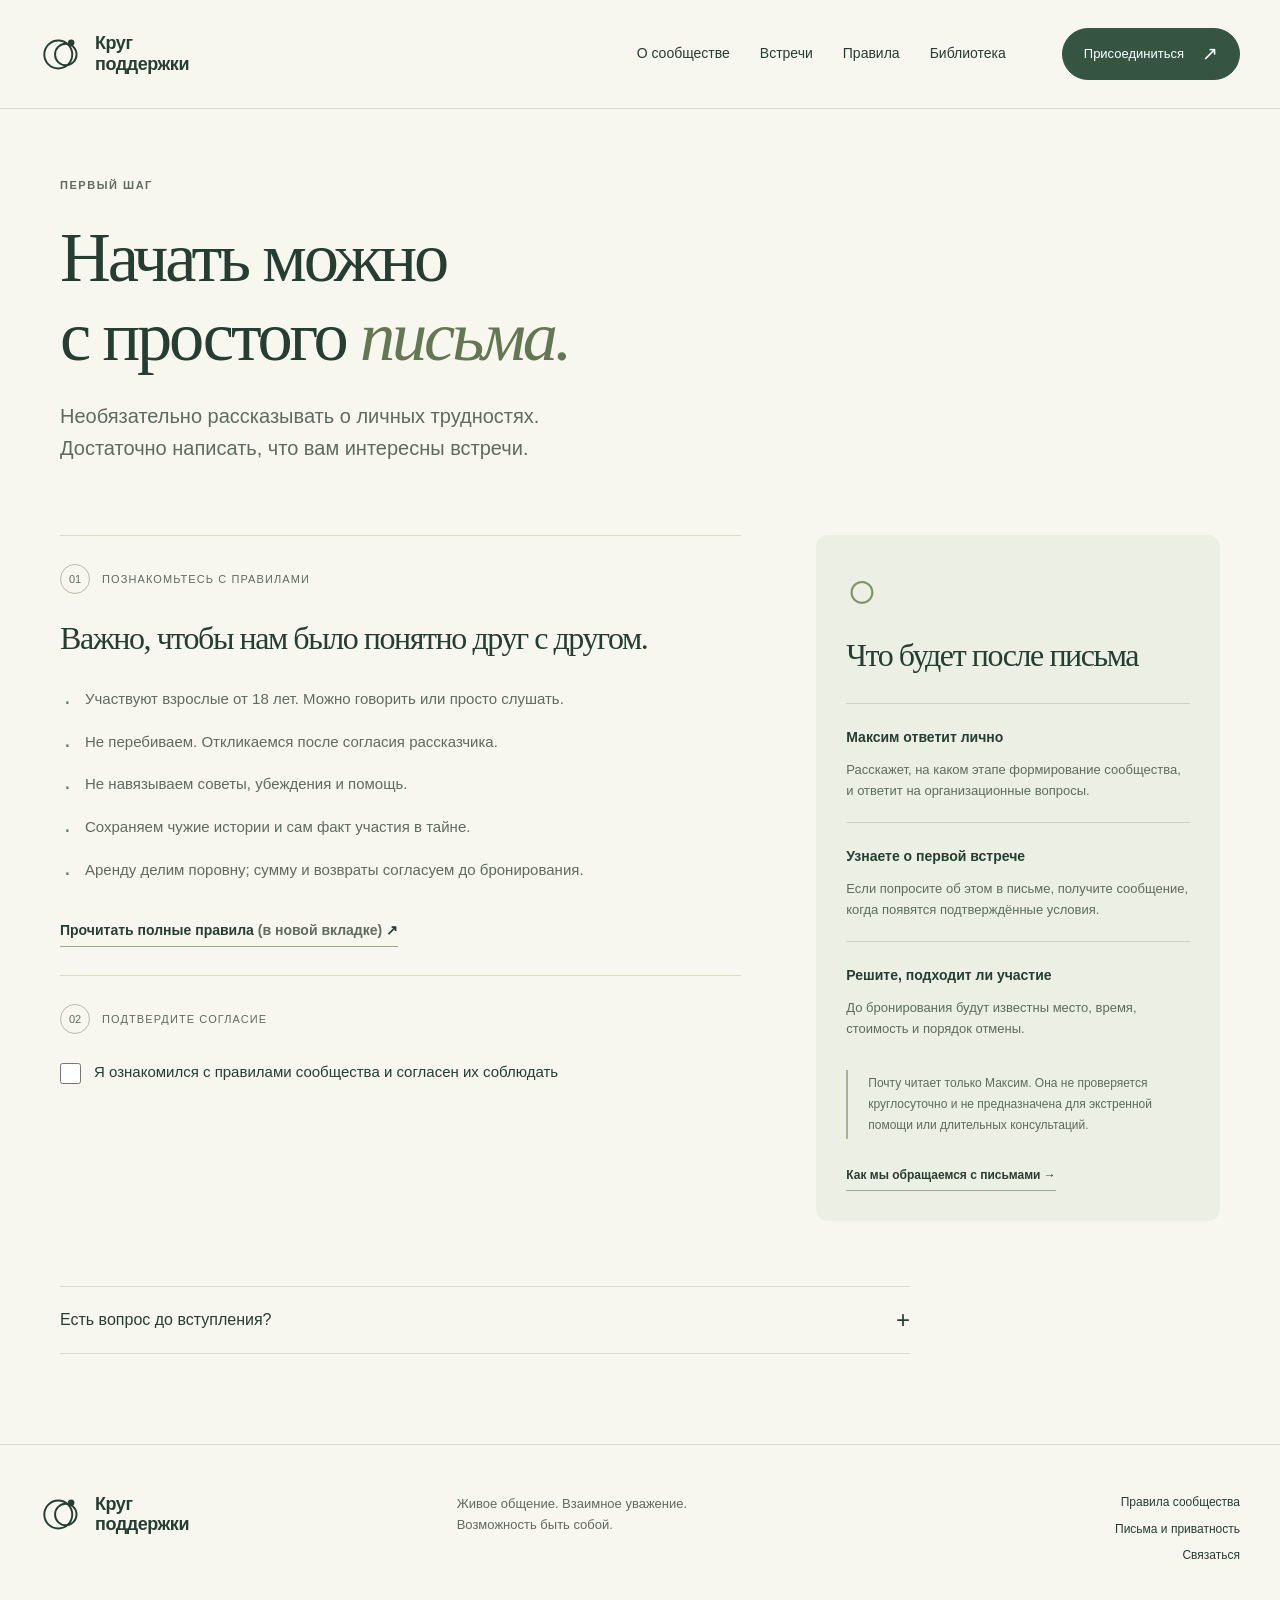
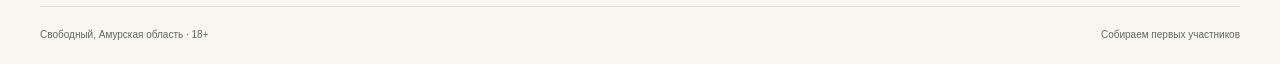
==== commit aab73247: "Publish reviewed layouts, six-book library, and clearer email actions" ====
--- a/join/index.html
+++ b/join/index.html
@@ -3,7 +3,7 @@
 <meta property="og:title" content="Как присоединиться — Круг поддержки"><meta property="og:description" content="Прочитайте правила и подготовьте простое письмо организатору. Личная история и собеседование не требуются."><meta property="og:type" content="website"><meta property="og:url" content="https://krug-podderzhki.ru/join/"><meta property="og:site_name" content="Круг поддержки"><meta property="og:locale" content="ru_RU">
 <meta property="og:image" content="https://krug-podderzhki.ru/assets/social-preview.png"><meta property="og:image:width" content="1200"><meta property="og:image:height" content="630"><meta property="og:image:type" content="image/png"><meta property="og:image:alt" content="Круг поддержки — Говорить. Слушать. Быть собой">
 <meta name="twitter:card" content="summary_large_image"><meta name="twitter:title" content="Как присоединиться — Круг поддержки"><meta name="twitter:description" content="Прочитайте правила и подготовьте простое письмо организатору. Личная история и собеседование не требуются."><meta name="twitter:image" content="https://krug-podderzhki.ru/assets/social-preview.png"><meta name="twitter:image:alt" content="Круг поддержки — Говорить. Слушать. Быть собой">
-<link rel="icon" type="image/svg+xml" href="/assets/favicon.svg"><link rel="stylesheet" href="/assets/styles.css?v=cd0a7525c892"><script src="/assets/app.js?v=85330f998f84" defer></script></head>
+<link rel="icon" type="image/svg+xml" href="/assets/favicon.svg"><link rel="stylesheet" href="/assets/styles.css?v=a7d9bcad86df"><script src="/assets/app.js?v=84befc2ecfa2" defer></script></head>
 <body><a class="skip-link" href="#main">Перейти к содержанию</a>
 <header class="site-header"><div class="header-inner"><a class="brand" href="/" aria-label="Круг поддержки — главная"><svg viewBox="0 0 40 40" fill="none" aria-hidden="true"><circle cx="17" cy="20" r="13" stroke="currentColor" stroke-width="1.8"/><circle cx="24" cy="20" r="10" stroke="currentColor" stroke-width="1.8"/><circle cx="29" cy="9" r="3" fill="currentColor"/></svg><span>Круг<br>поддержки</span></a><nav class="main-nav" aria-label="Основная навигация"><a href="/#about" >О сообществе</a><a href="/#format" >Встречи</a><a href="/rules/" >Правила</a><a href="/library/" >Библиотека</a></nav><a class="button button-small header-join" href="/join/" aria-current="page">Присоединиться <span aria-hidden="true">↗</span></a></div></header>
 <main id="main" tabindex="-1"><div class="wrap page-shell"><header class="page-intro"><p class="eyebrow">Первый шаг</p><h1>Начать можно<br>с простого <em>письма.</em></h1><p class="lead">Необязательно рассказывать о личных трудностях.<br>Достаточно написать, что вам интересны встречи.</p></header><div class="join-layout"><div class="join-main"><section class="join-step"><p class="step-label"><span>01</span> Познакомьтесь с правилами</p><h2>Важно, чтобы нам было понятно друг с другом.</h2><ul class="plain-checks"><li>Участвуют взрослые от 18 лет. Можно говорить или просто слушать.</li><li>Не перебиваем. Откликаемся после согласия рассказчика.</li><li>Не навязываем советы, убеждения и помощь.</li><li>Сохраняем чужие истории и сам факт участия в тайне.</li><li>Аренду делим поровну; сумму и возвраты согласуем до бронирования.</li></ul><a class="text-link" href="/rules/" target="_blank" rel="noopener">Прочитать полные правила <span class="muted">(в новой вкладке)</span> ↗</a></section>
@@ -14,7 +14,7 @@
 
 Пожалуйста, сообщите мне о дальнейших шагах и первой встрече.
 
-Спасибо!</textarea><div class="letter-actions"><button class="button button-secondary js-only" type="button" id="copy-letter">Скопировать письмо <span aria-hidden="true">⧉</span></button><a class="button" id="send-letter" data-email="krug-podderzhki@yandex.ru" href="mailto:krug-podderzhki@yandex.ru?subject=%D0%9A%D1%80%D1%83%D0%B3%20%D0%BF%D0%BE%D0%B4%D0%B4%D0%B5%D1%80%D0%B6%D0%BA%D0%B8%20%E2%80%94%20%D1%83%D1%87%D0%B0%D1%81%D1%82%D0%B8%D0%B5&amp;body=%D0%97%D0%B4%D1%80%D0%B0%D0%B2%D1%81%D1%82%D0%B2%D1%83%D0%B9%D1%82%D0%B5!%0A%0A%D0%A5%D0%BE%D1%87%D1%83%20%D0%BF%D1%80%D0%B8%D1%81%D0%BE%D0%B5%D0%B4%D0%B8%D0%BD%D0%B8%D1%82%D1%8C%D1%81%D1%8F%20%D0%BA%20%D1%81%D0%BE%D0%BE%D0%B1%D1%89%D0%B5%D1%81%D1%82%D0%B2%D1%83%20%C2%AB%D0%9A%D1%80%D1%83%D0%B3%20%D0%BF%D0%BE%D0%B4%D0%B4%D0%B5%D1%80%D0%B6%D0%BA%D0%B8%C2%BB.%20%D0%A1%20%D0%BF%D1%80%D0%B0%D0%B2%D0%B8%D0%BB%D0%B0%D0%BC%D0%B8%20%D1%81%D0%BE%D0%BE%D0%B1%D1%89%D0%B5%D1%81%D1%82%D0%B2%D0%B0%20%D0%BE%D0%B7%D0%BD%D0%B0%D0%BA%D0%BE%D0%BC%D0%B8%D0%BB%D1%81%D1%8F%2F%D0%BE%D0%B7%D0%BD%D0%B0%D0%BA%D0%BE%D0%BC%D0%B8%D0%BB%D0%B0%D1%81%D1%8C%20%D0%B8%20%D1%81%D0%BE%D0%B3%D0%BB%D0%B0%D1%81%D0%B5%D0%BD%2F%D1%81%D0%BE%D0%B3%D0%BB%D0%B0%D1%81%D0%BD%D0%B0%20%D0%B8%D1%85%20%D1%81%D0%BE%D0%B1%D0%BB%D1%8E%D0%B4%D0%B0%D1%82%D1%8C.%0A%0A%D0%9F%D0%BE%D0%B6%D0%B0%D0%BB%D1%83%D0%B9%D1%81%D1%82%D0%B0%2C%20%D1%81%D0%BE%D0%BE%D0%B1%D1%89%D0%B8%D1%82%D0%B5%20%D0%BC%D0%BD%D0%B5%20%D0%BE%20%D0%B4%D0%B0%D0%BB%D1%8C%D0%BD%D0%B5%D0%B9%D1%88%D0%B8%D1%85%20%D1%88%D0%B0%D0%B3%D0%B0%D1%85%20%D0%B8%20%D0%BF%D0%B5%D1%80%D0%B2%D0%BE%D0%B9%20%D0%B2%D1%81%D1%82%D1%80%D0%B5%D1%87%D0%B5.%0A%0A%D0%A1%D0%BF%D0%B0%D1%81%D0%B8%D0%B1%D0%BE!">Открыть почту ↗</a></div><p class="action-status" id="letter-status" aria-live="polite"></p><noscript><p class="field-hint">Шаблон можно выделить и скопировать вручную. Чтобы добавить имя или изменить текст, откройте почту и отредактируйте письмо там.</p></noscript><div class="contact-block" id="email-missing"><a class="email-address" href="mailto:krug-podderzhki@yandex.ru">krug-podderzhki@yandex.ru</a><button class="text-link copy-button js-only" type="button" data-copy-email="krug-podderzhki@yandex.ru">Скопировать адрес</button></div><p class="field-hint">Проверьте письмо и отправьте его из своей почты. Участие в конкретной встрече согласуем отдельно.</p></section></div></section></div>
-<aside class="join-aside"><span class="small-circle" aria-hidden="true">○</span><p class="eyebrow">Что будет дальше</p><h2>По-человечески,<br>без собеседования.</h2><ol class="next-steps"><li><strong>Максим ответит лично</strong><p>Расскажет, на каком этапе формирование сообщества, и ответит на организационные вопросы.</p></li><li><strong>Узнаете о первой встрече</strong><p>Если попросите об этом в письме, получите сообщение, когда появятся подтверждённые условия.</p></li><li><strong>Решите, подходит ли участие</strong><p>До бронирования будут известны место, время, стоимость и порядок отмены.</p></li></ol><div class="quiet-note">Почту читает только Максим. Она не проверяется круглосуточно и не предназначена для экстренной помощи или длительных консультаций.</div><a href="/privacy/" class="text-link">Как мы обращаемся с письмами →</a></aside></div>
-<details class="question-box question-disclosure" id="question"><summary>Есть вопрос до вступления? <span aria-hidden="true">+</span></summary><div class="question-content"><p>Здесь можно уточнить условия или предложить книгу. Если вы хотите присоединиться, пройдите шаги выше.</p><a class="email-address" href="mailto:krug-podderzhki@yandex.ru">krug-podderzhki@yandex.ru</a><button class="text-link copy-button js-only" type="button" data-copy-email="krug-podderzhki@yandex.ru">Скопировать адрес</button></div></details></div></main>
+Спасибо!</textarea><div class="contact-block" id="email-missing"><p class="field-hint">Получатель</p><div class="recipient-row"><a class="email-address" href="mailto:krug-podderzhki@yandex.ru">krug-podderzhki@yandex.ru</a><button class="button button-secondary copy-button js-only" type="button" data-copy-email="krug-podderzhki@yandex.ru">Скопировать адрес</button></div></div><div class="letter-actions"><button class="button js-only" type="button" id="copy-letter">Скопировать письмо <span aria-hidden="true">⧉</span></button><a class="button button-secondary" id="send-letter" aria-describedby="mail-app-hint" data-email="krug-podderzhki@yandex.ru" href="mailto:krug-podderzhki@yandex.ru?subject=%D0%9A%D1%80%D1%83%D0%B3%20%D0%BF%D0%BE%D0%B4%D0%B4%D0%B5%D1%80%D0%B6%D0%BA%D0%B8%20%E2%80%94%20%D1%83%D1%87%D0%B0%D1%81%D1%82%D0%B8%D0%B5&amp;body=%D0%97%D0%B4%D1%80%D0%B0%D0%B2%D1%81%D1%82%D0%B2%D1%83%D0%B9%D1%82%D0%B5!%0A%0A%D0%A5%D0%BE%D1%87%D1%83%20%D0%BF%D1%80%D0%B8%D1%81%D0%BE%D0%B5%D0%B4%D0%B8%D0%BD%D0%B8%D1%82%D1%8C%D1%81%D1%8F%20%D0%BA%20%D1%81%D0%BE%D0%BE%D0%B1%D1%89%D0%B5%D1%81%D1%82%D0%B2%D1%83%20%C2%AB%D0%9A%D1%80%D1%83%D0%B3%20%D0%BF%D0%BE%D0%B4%D0%B4%D0%B5%D1%80%D0%B6%D0%BA%D0%B8%C2%BB.%20%D0%A1%20%D0%BF%D1%80%D0%B0%D0%B2%D0%B8%D0%BB%D0%B0%D0%BC%D0%B8%20%D1%81%D0%BE%D0%BE%D0%B1%D1%89%D0%B5%D1%81%D1%82%D0%B2%D0%B0%20%D0%BE%D0%B7%D0%BD%D0%B0%D0%BA%D0%BE%D0%BC%D0%B8%D0%BB%D1%81%D1%8F%2F%D0%BE%D0%B7%D0%BD%D0%B0%D0%BA%D0%BE%D0%BC%D0%B8%D0%BB%D0%B0%D1%81%D1%8C%20%D0%B8%20%D1%81%D0%BE%D0%B3%D0%BB%D0%B0%D1%81%D0%B5%D0%BD%2F%D1%81%D0%BE%D0%B3%D0%BB%D0%B0%D1%81%D0%BD%D0%B0%20%D0%B8%D1%85%20%D1%81%D0%BE%D0%B1%D0%BB%D1%8E%D0%B4%D0%B0%D1%82%D1%8C.%0A%0A%D0%9F%D0%BE%D0%B6%D0%B0%D0%BB%D1%83%D0%B9%D1%81%D1%82%D0%B0%2C%20%D1%81%D0%BE%D0%BE%D0%B1%D1%89%D0%B8%D1%82%D0%B5%20%D0%BC%D0%BD%D0%B5%20%D0%BE%20%D0%B4%D0%B0%D0%BB%D1%8C%D0%BD%D0%B5%D0%B9%D1%88%D0%B8%D1%85%20%D1%88%D0%B0%D0%B3%D0%B0%D1%85%20%D0%B8%20%D0%BF%D0%B5%D1%80%D0%B2%D0%BE%D0%B9%20%D0%B2%D1%81%D1%82%D1%80%D0%B5%D1%87%D0%B5.%0A%0A%D0%A1%D0%BF%D0%B0%D1%81%D0%B8%D0%B1%D0%BE!">Открыть почтовое приложение <span aria-hidden="true">↗</span></a></div><p class="field-hint mail-help" id="mail-app-hint">Если приложение не открылось, скопируйте текст и адрес и отправьте письмо из своей почты.</p><p class="action-status" id="letter-status" aria-live="polite"></p><noscript><p class="field-hint">Шаблон можно выделить и скопировать вручную. Чтобы добавить имя или изменить текст, откройте почту и отредактируйте письмо там.</p></noscript><p class="field-hint">Участие в конкретной встрече согласуем отдельно.</p></section></div></section></div>
+<aside class="join-aside"><span class="small-circle" aria-hidden="true">○</span><h2>Что будет после письма</h2><ol class="next-steps"><li><strong>Максим ответит лично</strong><p>Расскажет, на каком этапе формирование сообщества, и ответит на организационные вопросы.</p></li><li><strong>Узнаете о первой встрече</strong><p>Если попросите об этом в письме, получите сообщение, когда появятся подтверждённые условия.</p></li><li><strong>Решите, подходит ли участие</strong><p>До бронирования будут известны место, время, стоимость и порядок отмены.</p></li></ol><div class="quiet-note">Почту читает только Максим. Она не проверяется круглосуточно и не предназначена для экстренной помощи или длительных консультаций.</div><a href="/privacy/" class="text-link">Как мы обращаемся с письмами →</a></aside></div>
+<details class="question-box question-disclosure" id="question"><summary>Есть вопрос до вступления? <span aria-hidden="true">+</span></summary><div class="question-content"><p>Здесь можно уточнить условия, поделиться предложениями или пожеланиями. Если вы хотите присоединиться, пройдите шаги выше.</p><div class="recipient-row"><a class="email-address" href="mailto:krug-podderzhki@yandex.ru">krug-podderzhki@yandex.ru</a><button class="button button-secondary copy-button js-only" type="button" data-copy-email="krug-podderzhki@yandex.ru">Скопировать адрес</button></div></div></details></div></main>
 <footer class="site-footer"><div class="footer-main"><a class="brand" href="/"><svg viewBox="0 0 40 40" fill="none" aria-hidden="true"><circle cx="17" cy="20" r="13" stroke="currentColor" stroke-width="1.8"/><circle cx="24" cy="20" r="10" stroke="currentColor" stroke-width="1.8"/><circle cx="29" cy="9" r="3" fill="currentColor"/></svg><span>Круг<br>поддержки</span></a><p>Живое общение. Взаимное уважение.<br>Возможность быть собой.</p><div class="footer-links"><a href="/rules/">Правила сообщества</a><a href="/privacy/">Письма и приватность</a><a href="/join/#question">Связаться</a></div></div><div class="footer-bottom"><span>Свободный, Амурская область · 18+</span><span>Собираем первых участников</span></div></footer></body></html>
--- a/assets/styles.css
+++ b/assets/styles.css
@@ -3,18 +3,20 @@
 .site-header{border-bottom:1px solid var(--line)}.header-inner{max-width:1320px;margin:auto;min-height:108px;padding:22px 40px;display:flex;align-items:center;gap:32px}.brand{display:flex;align-items:center;gap:12px;text-decoration:none;line-height:1.15;font-size:18px;font-weight:600;letter-spacing:-.025em;flex-shrink:0}.brand svg{width:43px;height:43px}.main-nav{display:flex;justify-content:center;gap:30px;margin-left:auto}.main-nav a{text-decoration:none;font-size:14px;position:relative}.main-nav a[aria-current=page]::after{content:"";height:2px;background:var(--green);position:absolute;bottom:-6px;left:0;right:0}.header-join{margin-left:24px}
 .button{display:inline-flex;align-items:center;justify-content:center;gap:24px;background:var(--green);border:1px solid var(--green);color:#fff;text-decoration:none;border-radius:99px;padding:15px 27px;font-size:15px;font-weight:500;line-height:1.5;min-height:50px;transition:background .15s,color .15s}.button:hover{background:#233e2d;color:#fff}.button span{font-size:19px}.button-small{font-size:13px;min-height:45px;padding:11px 21px;gap:18px}.button-secondary{background:transparent;color:var(--ink);border-color:#9ca990}.button-secondary:hover{background:var(--sage);color:var(--ink)}.text-link{font-size:14px;font-weight:600;text-decoration:none;border:none;border-bottom:1px solid #9ca990;background:none;padding:5px 0;display:inline-block;line-height:1.6}.text-link:hover{border-color:currentColor}.hero{padding-top:75px;padding-bottom:66px;display:grid;grid-template-columns:1.2fr 1fr;align-items:center;gap:26px}.hero h1{margin-bottom:25px}.hero h1 em{color:#607552}.tiny-dot{display:inline-block;width:6px;height:6px;background:#a6ac87;border-radius:100%;margin-right:8px;vertical-align:middle}.hero-lead{font-size:18px;max-width:475px;color:#52604f;line-height:1.75}.hero-actions{display:flex;align-items:center;gap:23px;margin-top:32px;flex-wrap:wrap}.hero-actions .text-link{font-size:12px}.launch-note{display:flex;gap:12px;align-items:flex-start;margin-top:32px;font-size:12px;color:var(--muted)}.launch-note p{margin:0}.status-dot{width:7px;height:7px;border-radius:50%;background:#6a8153;flex-shrink:0;margin-top:7px}.hero-art{position:relative;margin-top:-16px}.hero-art svg{display:block;width:100%;height:auto}.art-caption{display:block;text-align:center;position:relative;margin-top:-7px;font-size:11px;letter-spacing:.05em;color:#6b705e}
 .format-strip{border-block:1px solid var(--line);display:grid;grid-template-columns:1fr 1fr 1fr .9fr;gap:24px;padding-block:29px}.format-strip>div{display:flex;flex-direction:column;line-height:1.4;border-right:1px solid var(--line)}.format-strip>div:last-child{border:none}.format-strip strong{font:32px/1.3 var(--serif);letter-spacing:-.03em}.format-strip span{font-size:12px;color:var(--muted);margin-top:5px}.format-strip .strip-note{font-size:13px;color:var(--muted);padding-left:20px;justify-content:center}.strip-note strong{font:16px/1.6 var(--sans);color:var(--ink)}
-.about-grid{display:grid;grid-template-columns:1fr 1.15fr;gap:85px}.about-text>p:not(.large-copy){color:var(--muted)}.quiet-note{border-left:2px solid #a8b191;padding:3px 0 3px 20px;color:var(--muted);font-size:14px;line-height:1.75;margin-block:28px 0}.meeting-section{background:#304d3e;color:#f7f6ef}.meeting-inner{padding-block:77px 35px}.meeting-heading{display:flex;flex-wrap:wrap;align-items:end;justify-content:space-between}.meeting-heading .eyebrow{width:100%;color:#c1cdb7}.meeting-heading h2{font-size:52px;margin:0}.meeting-heading h2 em{color:#cdd4b4}.meeting-heading>p:last-child{font-size:15px;line-height:1.8;color:#d3dbcc;margin:0 10px 5px 0}.meeting-grid{display:grid;grid-template-columns:1.2fr .8fr;gap:100px;margin-top:48px}.conversation-steps{padding:0;margin:10px 0 30px;list-style:none}.conversation-steps li{display:flex;gap:22px;padding:24px 0;border-top:1px solid #60735e}.conversation-steps li>span{font-size:12px;color:#cbd3b8;margin-top:4px}.conversation-steps h3{font-size:19px;margin-bottom:10px;color:#f7f6ef}.conversation-steps p{font-size:15px;line-height:1.75;color:#d2dbcd;max-width:460px;margin:0}.card-demo{background:#f0efe5;border-radius:12px;color:var(--ink);padding:30px;text-align:center;align-self:start}.card-demo .eyebrow{font-size:10px;margin-bottom:20px}.speaking-card{background:#cbd8b6;border:1px solid #a6b996;border-radius:10px;max-width:250px;min-height:260px;margin:auto;padding:22px 15px;display:flex;flex-direction:column;align-items:center;justify-content:center;transition:background .2s,border-color .2s}.card-symbol{font-size:25px;line-height:1.3;margin-bottom:15px}.speaking-card strong{font:34px/1.12 var(--serif);letter-spacing:-.04em}.speaking-card>span:last-child{font-size:11px;margin-top:18px}.speaking-card.is-red{background:#ebc2b4;border-color:#c89d8b;color:#5a352d}.flip-button{border:0;background:none;padding:12px;min-height:44px;font-size:12px;margin-top:10px;color:var(--ink)}.flip-button span{font-size:20px;margin-left:8px}.card-explainer{font-size:11px;line-height:1.7;color:var(--muted);margin:10px 0 0}.meeting-bottom{border-top:1px solid #60735e;margin-top:36px;padding-top:25px;display:flex;align-items:start;justify-content:space-between;gap:50px;color:#d2dbcd;font-size:12px}.meeting-bottom a{white-space:nowrap}.meeting-bottom>a:hover{color:#fff}.meeting-bottom>a:focus-visible{outline-color:#f7f6ef}
+.about-grid{display:grid;grid-template-columns:1fr 1.15fr;gap:85px}.about-text>p:not(.large-copy){color:var(--muted)}.quiet-note{border-left:2px solid #a8b191;padding:3px 0 3px 20px;color:var(--muted);font-size:14px;line-height:1.75;margin-block:28px 0}.meeting-section{background:#304d3e;color:#f7f6ef}.meeting-inner{padding-block:77px 35px}.meeting-heading{display:block}.meeting-heading .eyebrow{width:100%;color:#c1cdb7}.meeting-heading h2{font-size:52px;margin:0}.meeting-heading h2 em{color:#cdd4b4}.meeting-heading>p:last-child{font-size:15px;line-height:1.8;color:#d3dbcc;max-width:720px;margin:22px 0 0}.meeting-grid{display:grid;grid-template-columns:minmax(0,1.2fr) minmax(0,.8fr);align-items:start;gap:80px;margin-top:40px}.conversation-steps{padding:0;margin:0;list-style:none;min-width:0}.conversation-steps li{display:flex;gap:22px;padding:24px 0;border-top:1px solid #60735e}.conversation-steps li>span{font-size:12px;color:#cbd3b8;margin-top:4px}.conversation-steps h3{font-size:19px;margin-bottom:10px;color:#f7f6ef}.conversation-steps p{font-size:15px;line-height:1.75;color:#d2dbcd;max-width:460px;margin:0}.card-demo{background:#f0efe5;border-radius:12px;color:var(--ink);padding:30px;text-align:center;align-self:start}.card-demo .eyebrow{font-size:12px;margin-bottom:16px}.card-intro{font-size:14px;line-height:1.7;text-align:left;margin:0 0 22px}.speaking-card{background:#cbd8b6;border:1px solid #a6b996;border-radius:10px;max-width:250px;min-height:260px;margin:auto;padding:22px 15px;display:flex;flex-direction:column;align-items:center;justify-content:center;transition:background .2s,border-color .2s}.card-symbol{font-size:25px;line-height:1.3;margin-bottom:15px}.speaking-card strong{font:34px/1.12 var(--serif);letter-spacing:-.04em}.speaking-card>span:last-child{font-size:14px;margin-top:18px}.speaking-card.is-red{background:#ebc2b4;border-color:#c89d8b;color:#5a352d}.flip-button{border:0;background:none;padding:12px;min-height:44px;font-size:14px;margin-top:10px;color:var(--ink)}.flip-button span{font-size:20px;margin-left:8px}.card-guide{border-top:1px solid #60735e;margin-top:40px;padding-top:32px}.card-guide h3{font-size:19px;line-height:1.4;color:#f7f6ef;margin:0 0 20px}.card-guide .card-explainer{display:grid;grid-template-columns:repeat(3,minmax(0,1fr));gap:32px;font-size:14px;line-height:1.7;color:#d2dbcd;margin:0;text-align:left}.card-guide .card-explainer p{margin:0}.card-guide .card-explainer strong{color:#f7f6ef}.meeting-bottom{border-top:1px solid #60735e;margin-top:36px;padding-top:25px;display:flex;align-items:start;justify-content:space-between;gap:50px;color:#d2dbcd;font-size:12px}.meeting-bottom a{white-space:nowrap}.meeting-bottom>a:hover{color:#fff}.meeting-bottom>a:focus-visible{outline-color:#f7f6ef}
 .costs-grid{display:grid;grid-template-columns:1.15fr 1fr;gap:100px;align-items:center}.costs-grid>div>p:not(.lead):not(.eyebrow){color:var(--muted);font-size:16px}.cost-example{background:#efeee3;border:1px solid #dfdfcf;border-radius:12px;padding:33px}.cost-example .eyebrow{display:block}.cost-line{display:flex;justify-content:space-between;gap:20px;font-size:13px;padding:17px 0;border-bottom:1px solid #d5d8c8}.cost-line strong{white-space:nowrap}.cost-total{display:flex;align-items:center;justify-content:space-between;gap:20px;padding:22px 0}.cost-total span{font-size:15px}.cost-total strong{font:54px/1 var(--serif);letter-spacing:-.07em}.cost-total small{font-size:29px}.cost-example>p{font-size:12px;color:var(--muted);line-height:1.7;margin:15px 0 0;max-width:290px}.principles-section{background:#ecefe3;padding-block:65px}.section-heading{display:flex;justify-content:space-between;gap:30px;align-items:center}.section-heading h2{font-size:35px;max-width:600px}.section-heading .eyebrow{margin-bottom:16px}.section-heading .text-link{flex-shrink:0}.principles-grid{display:grid;grid-template-columns:repeat(3,1fr);gap:55px;margin-top:28px}.principle-icon{font-size:33px;display:block;color:#607552;margin-bottom:15px}.principles-grid h3{font-size:18px}.principles-grid p{font-size:14px;color:var(--muted);margin:0;line-height:1.8}
 .organizer-grid{display:grid;grid-template-columns:.7fr 1.3fr;gap:100px}.organizer-grid>div>p:not(.eyebrow):not(.lead){font-size:16px;color:var(--muted)}.organizer-art{background:#e7e5d7;border-radius:160px 160px 12px 12px;min-height:390px;max-height:440px;display:flex;align-items:center;justify-content:center;flex-direction:column;gap:35px;margin-top:40px}.initial{width:180px;height:180px;border:1px solid #afb09a;border-radius:50%;display:grid;place-items:center;font:105px/1 var(--serif);color:#6d755a;position:relative}.initial:after{content:"";position:absolute;inset:-12px 10px 12px -10px;border:1px solid #bfc1ad;border-radius:50%}.organizer-art>span{font-size:11px;color:var(--muted)}details{border-bottom:1px solid var(--line)}summary{list-style:none;display:flex;justify-content:space-between;gap:18px;align-items:center;cursor:pointer;padding:21px 0;line-height:1.5;font-size:16px}summary::-webkit-details-marker{display:none}summary>span{font-size:24px;line-height:1;font-weight:300;flex-shrink:0;transition:transform .15s}details[open]>summary>span{transform:rotate(45deg)}.bio-details{border-top:1px solid var(--line);margin-top:30px}.bio-details>div{font-size:15px;color:var(--muted);padding-bottom:10px}.helper-note{margin-top:28px;padding-top:24px;border-top:1px solid var(--line)}.helper-note h3{font:28px/1.25 var(--serif);letter-spacing:-.025em;margin:0 0 16px}.helper-note p{font-size:16px;line-height:1.75;color:var(--muted);margin:0 0 14px}.helper-note p:last-child{margin-bottom:0}.library-preview{padding:60px 65px;display:grid;grid-template-columns:1fr 1fr;gap:45px;background:#e9ebdf;border-radius:14px;align-items:center;overflow:hidden}.library-preview h2{font-size:38px}.library-preview p:not(.eyebrow){font-size:15px;max-width:440px}.library-preview .button{margin-top:15px}.book-stack{position:relative;min-height:300px}.mini-book{width:190px;height:260px;border-radius:3px 8px 8px 3px;position:absolute;padding:25px 18px 20px 25px;box-shadow:5px 12px 18px #283b2a17;display:flex;flex-direction:column;justify-content:space-between;border-left:7px solid #0000000a}.mini-book span{font-size:10px}.mini-book strong{font:24px/1.1 var(--serif);letter-spacing:-.03em}.mini-book i{font-size:60px;font-style:normal;line-height:1}.book-one{background:#c9a98f;color:#442f26;left:20px;top:15px;transform:rotate(-10deg)}.book-two{background:#8a9a7c;color:#192f23;right:10px;top:45px;transform:rotate(9deg)}
 .faq-section{display:grid;grid-template-columns:.7fr 1.3fr;gap:75px}.faq-list details:first-child{border-top:1px solid var(--line)}.faq-list details>p{font-size:15px;color:var(--muted);padding:0 35px 18px 0;margin:0}.closing{padding:65px 30px;text-align:center;background:#ecefe3;border-radius:14px;margin-bottom:90px}.closing h2{font-size:53px}.closing>p:not(.eyebrow){color:var(--muted);font-size:17px}.closing .button{margin-top:10px}.closing-note{display:block;margin-top:22px;color:var(--muted);font-size:11px}.site-footer{padding:48px 40px 0;border-top:1px solid var(--line);max-width:1320px;margin:auto}.footer-main{display:grid;grid-template-columns:1fr 1fr 1fr;gap:50px;padding-bottom:40px;align-items:start}.footer-main>p{font-size:13px;color:var(--muted);margin:0}.footer-links{display:flex;flex-direction:column;align-items:flex-end;gap:7px}.footer-links a{font-size:12px;text-decoration:none}.footer-bottom{border-top:1px solid var(--line);padding-block:20px;display:flex;justify-content:space-between;gap:20px;font-size:10px;color:var(--muted)}
 .page-shell{padding-bottom:90px}.page-intro{padding-block:68px 48px;max-width:850px}.page-intro h1{font-size:clamp(42px,5.5vw,72px);margin-bottom:23px}.page-intro h1 em{color:#637753}.page-intro .lead{color:var(--muted);font-size:20px}.page-intro>.button{margin-top:12px}.prose{max-width:820px}.content-section{padding:38px 0;border-top:1px solid var(--line)}.content-section h2{font-size:35px}.content-section p{max-width:800px}.prose p,.prose li{font-size:16px}.prose h3{margin-top:30px}.prose ul,.prose ol{padding-left:23px}.prose li{padding-left:6px;margin-bottom:12px}.callout{background:#e9eddf;border-left:3px solid #8f9d76;padding:22px 26px;border-radius:0 8px 8px 0;margin-block:25px}.callout>p:last-child{margin:0}.callout h2,.callout h3{font-family:var(--sans);font-size:19px;margin-bottom:12px;letter-spacing:0}.rule-list{padding:0!important;list-style:none;counter-reset:rules;max-width:900px}.rule-list>li{padding:24px 0 24px 50px!important;border-bottom:1px solid var(--line);position:relative;margin:0!important;counter-increment:rules}.rule-list>li::before{content:counter(rules,decimal-leading-zero);position:absolute;left:0;top:27px;font-size:12px;color:#6c775c}.rule-list h2,.rule-list h3{font-family:var(--sans);font-size:19px;font-weight:600;letter-spacing:0;margin:0 0 12px}.rule-list p{margin-bottom:0;color:var(--muted);font-size:16px}.rule-list ul{margin-top:15px}.prose table{border-collapse:collapse;width:100%;font-size:14px}.prose th,.prose td{padding:13px;text-align:left;border-bottom:1px solid var(--line);vertical-align:top}.prose th{background:var(--sage)}.book-grid{display:grid;grid-template-columns:repeat(2,minmax(0,1fr));gap:28px;margin-block:30px 45px}.book-card{display:grid;grid-template-columns:165px 1fr;gap:26px;align-items:start;padding:25px;border:1px solid var(--line);border-radius:10px;background:#fbfaf4}.book-cover{min-height:245px;border-radius:3px 7px 7px 3px;box-shadow:4px 7px 12px #17281514;border-left:6px solid #0000000b;padding:20px 15px;display:flex;flex-direction:column;gap:16px;justify-content:space-between;overflow-wrap:anywhere}.book-cover h2,.book-cover h3,.book-cover strong{font:25px/1.1 var(--serif);letter-spacing:-.035em}.book-cover span,.book-cover p{font-size:11px!important;margin:0!important}.cover-rose{background:#dfbda6;color:#4c3328}.cover-olive{background:#b9c4a4;color:#314331}.cover-slate{background:#526b5a;color:#fff}.book-body h2,.book-body h3{font:24px/1.25 var(--serif);letter-spacing:-.025em;margin:12px 0}.book-body p{font-size:14px;color:var(--muted);line-height:1.75}.book-body .button{font-size:12px;gap:10px;padding:10px 15px;min-height:44px}.book-meta{font-size:11px!important;letter-spacing:.03em}.tag{display:inline-block;padding:4px 8px;background:var(--sage);font-size:10px;border-radius:4px;line-height:1.5}.content-section>.book-grid:has(.book-card:only-child){grid-template-columns:1fr}.content-section>.book-grid>.book-card:only-child{max-width:760px}.error-page{padding-block:100px 140px}
-.join-layout{display:grid;grid-template-columns:1.35fr .8fr;gap:75px;align-items:start}.join-step{padding:28px 0;border-top:1px solid var(--line)}.join-step h2{font-size:32px}.step-label{display:flex;align-items:center;gap:12px;font-size:11px;letter-spacing:.1em;text-transform:uppercase;color:var(--muted);margin-bottom:26px}.step-label>span{border:1px solid #b2bca5;border-radius:50%;width:30px;height:30px;display:grid;place-items:center;letter-spacing:0}.plain-checks{padding:0;list-style:none;margin:22px 0}.plain-checks li{padding:9px 0 9px 25px;position:relative;font-size:15px;color:var(--muted)}.plain-checks li:before{content:"·";position:absolute;left:4px;font-size:24px;top:3px;color:#68835e}.join-aside{background:#ecefe3;padding:30px;border-radius:12px}.join-aside h2{font-size:32px}.join-aside .eyebrow{margin-bottom:16px}.small-circle{display:block;font:52px/1 var(--serif);color:#80946b;margin-bottom:20px}.next-steps{padding:0;list-style:none;margin:30px 0}.next-steps li{border-top:1px solid #cdd5bf;padding-top:19px;margin-top:20px}.next-steps strong{font-size:14px}.next-steps p{font-size:13px;color:var(--muted);margin:8px 0 0}.join-aside .quiet-note{font-size:12px}.join-aside .text-link{font-size:12px;margin-top:22px}.consent-checkbox{width:21px;height:21px;accent-color:var(--green);float:left;margin:3px 13px 0 0}.consent-label{display:block;font-size:15px;line-height:1.65;cursor:pointer;padding-left:34px;min-height:44px}.join-reveal{display:none}.consent-checkbox:checked~.join-reveal{display:block}.letter-section{border-top:1px solid var(--line);margin-top:30px;padding-top:30px}.name-enhancement{display:none}.js .name-enhancement{display:block}.name-enhancement label,.letter-label{display:block;font-size:14px;font-weight:600;margin-bottom:9px}.name-enhancement input{border:1px solid #b6bfaa;background:#fcfbf7;border-radius:7px;padding:12px 15px;width:100%;color:var(--ink)}.field-hint{font-size:12px;color:var(--muted);margin-top:10px;line-height:1.75}.letter-label{margin-top:25px}.letter-label .muted,.name-enhancement .muted{font-weight:400}textarea{width:100%;resize:vertical;min-height:290px;border:1px solid #bcc5b1;background:#fdfcf8;color:var(--ink);padding:18px;border-radius:7px;font-size:14px;line-height:1.7}.letter-actions{display:flex;gap:12px;flex-wrap:wrap;margin-top:18px}.letter-actions .button{font-size:13px;padding:12px 20px}.js-only{display:none}.js .js-only{display:inline-flex}.action-status{font-size:12px;color:var(--muted);margin-top:14px}.action-status:empty{display:none}.contact-block{margin-top:25px}.email-pending{display:flex;gap:17px;background:#edeee4;padding:20px;border-radius:8px;font-size:13px}.email-pending p{font-size:12px;margin:8px 0 0;color:var(--muted)}.pending-icon{font-size:23px}.email-address{font-size:19px;display:block;overflow-wrap:anywhere}.question-box{margin-top:65px;border-top:1px solid var(--line);padding-top:45px;max-width:850px}.question-box h2{font-size:33px}.question-box>p:not(.eyebrow){font-size:15px;color:var(--muted)}.question-box .email-pending{max-width:630px}
+.join-layout{display:grid;grid-template-columns:1.35fr .8fr;gap:75px;align-items:start}.join-step{padding:28px 0;border-top:1px solid var(--line)}.join-step h2{font-size:32px}.step-label{display:flex;align-items:center;gap:12px;font-size:11px;letter-spacing:.1em;text-transform:uppercase;color:var(--muted);margin-bottom:26px}.step-label>span{border:1px solid #b2bca5;border-radius:50%;width:30px;height:30px;display:grid;place-items:center;letter-spacing:0}.plain-checks{padding:0;list-style:none;margin:22px 0}.plain-checks li{padding:9px 0 9px 25px;position:relative;font-size:15px;color:var(--muted)}.plain-checks li:before{content:"·";position:absolute;left:4px;font-size:24px;top:3px;color:#68835e}.join-aside{background:#ecefe3;padding:30px;border-radius:12px}.join-aside h2{font-size:32px}.join-aside .eyebrow{margin-bottom:16px}.small-circle{display:block;font:52px/1 var(--serif);color:#80946b;margin-bottom:20px}.next-steps{padding:0;list-style:none;margin:30px 0}.next-steps li{border-top:1px solid #cdd5bf;padding-top:19px;margin-top:20px}.next-steps strong{font-size:14px}.next-steps p{font-size:13px;color:var(--muted);margin:8px 0 0}.join-aside .quiet-note{font-size:12px}.join-aside .text-link{font-size:12px;margin-top:22px}.consent-checkbox{width:21px;height:21px;accent-color:var(--green);float:left;margin:3px 13px 0 0}.consent-label{display:block;font-size:15px;line-height:1.65;cursor:pointer;padding-left:34px;min-height:44px}.join-reveal{display:none}.consent-checkbox:checked~.join-reveal{display:block}.letter-section{border-top:1px solid var(--line);margin-top:30px;padding-top:30px}.name-enhancement{display:none}.js .name-enhancement{display:block}.name-enhancement label,.letter-label{display:block;font-size:14px;font-weight:600;margin-bottom:9px}.name-enhancement input{border:1px solid #b6bfaa;background:#fcfbf7;border-radius:7px;padding:12px 15px;width:100%;color:var(--ink)}.field-hint{font-size:12px;color:var(--muted);margin-top:10px;line-height:1.75}.letter-label{margin-top:25px}.letter-label .muted,.name-enhancement .muted{font-weight:400}textarea{width:100%;resize:vertical;min-height:290px;border:1px solid #bcc5b1;background:#fdfcf8;color:var(--ink);padding:18px;border-radius:7px;font-size:14px;line-height:1.7}.letter-actions{display:grid;grid-template-columns:repeat(2,minmax(0,1fr));align-items:stretch;gap:12px;margin-top:24px}.letter-section .button,.recipient-row .button{font-size:14px;gap:10px;min-height:50px;padding:12px 20px;max-width:100%;white-space:normal;text-align:center}.letter-section .button>span[aria-hidden]{line-height:1}.letter-section .mail-help{font-size:14px;line-height:1.7;max-width:52ch;margin:12px 0 0}.letter-section .contact-block{margin-top:24px}.letter-section .contact-block>.field-hint{margin:0 0 8px}.recipient-row{display:flex;flex-wrap:wrap;align-items:center;justify-content:space-between;gap:12px 20px}.recipient-row>.email-address{flex:1 1 230px;min-width:0}.recipient-row>.copy-button{flex:0 1 auto}.recipient-row>[role=status]{flex:0 0 100%;font-size:14px;line-height:1.7;margin:0}.js-only{display:none}.js .js-only{display:inline-flex}.action-status{font-size:12px;color:var(--muted);margin-top:14px}.action-status:empty{display:none}.contact-block{margin-top:25px}.email-pending{display:flex;gap:17px;background:#edeee4;padding:20px;border-radius:8px;font-size:13px}.email-pending p{font-size:12px;margin:8px 0 0;color:var(--muted)}.pending-icon{font-size:23px}.email-address{font-size:19px;display:block;overflow-wrap:anywhere}.question-box{margin-top:65px;border-top:1px solid var(--line);padding-top:45px;max-width:850px}.question-box h2{font-size:33px}.question-box>p:not(.eyebrow){font-size:15px;color:var(--muted)}.question-box .email-pending{max-width:630px}
 @media(min-width:1500px){.hero{padding-top:90px;padding-bottom:80px}}
 @media(max-width:1050px){.main-nav{gap:18px}.header-join{margin-left:0}.header-inner{padding-inline:30px;gap:22px}.hero-actions{gap:17px}.hero-art{margin-left:-15px;margin-right:-10px}.about-grid,.costs-grid,.organizer-grid{gap:55px}.meeting-grid{gap:60px}.book-card{grid-template-columns:130px 1fr;gap:20px;padding:20px}.book-cover{min-height:220px}.book-cover h3,.book-cover strong{font-size:23px}.book-stack{margin-right:-25px}.mini-book{width:155px;height:230px}.mini-book strong{font-size:21px}.book-one{left:5px}.book-two{right:0}.join-layout{gap:45px}}
-@media(max-width:800px){.wrap{width:calc(100% - 48px)}.header-inner{flex-wrap:wrap;padding:18px 24px;gap:18px;min-height:auto}.brand{font-size:16px}.brand svg{width:36px;height:36px}.header-join{margin-left:auto}.main-nav{order:3;width:100%;justify-content:space-between;gap:18px;padding-top:7px;margin:0}.main-nav a{font-size:12px}.hero{padding-top:48px;gap:5px;grid-template-columns:1.15fr .9fr}.hero h1{font-size:59px}.hero-lead{font-size:16px}.hero-art{margin-right:-15px;margin-left:-20px}.hero-actions{align-items:start;flex-direction:column}.hero .eyebrow{font-size:9px}.art-caption{font-size:9px}.format-strip{gap:15px}.format-strip strong{font-size:28px}.format-strip span{font-size:10px}.format-strip .strip-note{font-size:11px;padding-left:10px}.strip-note strong{font-size:14px}.section{padding-block:75px}.about-grid{gap:30px}.about-grid h2{font-size:35px}.large-copy{font-size:21px}.about-text>p:not(.large-copy){font-size:15px}.meeting-heading h2{font-size:45px}.meeting-heading>p:last-child{margin-top:25px}.meeting-grid{gap:32px;grid-template-columns:1fr .8fr}.card-demo{padding:22px 18px}.speaking-card{min-height:230px}.speaking-card strong{font-size:29px}.conversation-steps li{gap:16px}.conversation-steps h3{font-size:17px}.conversation-steps p{font-size:14px}.meeting-bottom{gap:30px}.costs-grid{gap:30px}.cost-example{padding:25px}.cost-line{font-size:12px;gap:12px}.cost-total strong{font-size:44px}.costs-grid h2{font-size:36px}.principles-grid{gap:25px}.section-heading{align-items:start;flex-direction:column;gap:0}.organizer-grid{gap:40px;grid-template-columns:.65fr 1.35fr}.organizer-art{min-height:320px;border-radius:100px 100px 10px 10px}.initial{width:130px;height:130px;font-size:77px}.organizer-art>span{font-size:9px}.library-preview{padding:40px 35px;gap:25px}.library-preview h2{font-size:32px}.book-stack{margin-right:0;min-height:290px}.mini-book{width:140px;height:210px}.mini-book span{font-size:9px}.mini-book strong{font-size:20px}.book-one{left:-12px;top:15px}.book-two{right:-20px;top:70px}.faq-section{grid-template-columns:.65fr 1.35fr;gap:25px}.faq-section h2{font-size:33px}.footer-main{gap:20px}.book-grid{grid-template-columns:1fr}.book-card{grid-template-columns:160px 1fr;max-width:750px}.join-layout{gap:30px}.join-aside{padding:23px}.join-aside h2{font-size:28px}.join-step h2{font-size:28px}.page-intro{padding-top:50px}}
-@media(max-width:600px){.wrap{width:calc(100% - 40px)}.header-inner{padding:17px 20px}.header-join{font-size:11px;padding:10px 14px;min-height:42px;gap:10px}.brand{font-size:15px;gap:8px}.brand svg{width:34px;height:34px}.main-nav{gap:10px;padding-top:7px}.main-nav a{font-size:11px;min-height:28px}.hero{display:block;padding-top:43px;padding-bottom:35px}.hero h1{font-size:64px;letter-spacing:-.055em}.hero .eyebrow{font-size:9px;margin-bottom:22px}.hero-lead{font-size:16px;max-width:430px}.hero-actions{flex-direction:row;align-items:center;gap:17px;margin-top:25px}.hero-actions .button{font-size:13px;gap:14px;padding:13px 22px}.hero-actions .text-link{font-size:11px}.hero-art{max-width:370px;margin:20px auto 0}.hero-art svg{max-height:345px}.art-caption{font-size:10px}.launch-note{font-size:11px;margin-top:24px}.format-strip{grid-template-columns:1fr 1fr;gap:22px;padding-block:25px}.format-strip>div:nth-child(2){border:none}.format-strip>div{padding-left:12px}.format-strip strong{font-size:30px}.format-strip span{font-size:10px}.format-strip .strip-note{padding-left:12px}.strip-note strong{font-size:17px}.section{padding-block:63px}.about-grid{display:block}.eyebrow{margin-bottom:18px;font-size:10px}h2{font-size:35px}.about-grid h2{font-size:37px;margin-bottom:28px}.large-copy{font-size:23px}.quiet-note{font-size:13px}.meeting-inner{padding-top:55px;padding-bottom:26px}.meeting-heading h2{font-size:43px}.meeting-heading>p:last-child{font-size:14px;margin-top:22px}.meeting-grid{display:block;margin-top:26px}.conversation-steps li{padding-block:23px}.conversation-steps h3{font-size:18px}.conversation-steps p{font-size:14px}.card-demo{max-width:340px;margin:25px auto 0;padding:28px}.speaking-card{max-width:230px;min-height:240px}.card-explainer{font-size:11px}.meeting-bottom{flex-direction:column;gap:14px;margin-top:28px;font-size:11px}.costs-grid{display:block}.costs-grid h2{font-size:37px}.lead{font-size:19px}.cost-example{margin-top:30px;padding:26px}.cost-line{font-size:13px}.cost-total strong{font-size:52px}.cost-example>p{max-width:100%}.principles-section{padding-block:45px}.section-heading h2{font-size:33px}.principles-grid{grid-template-columns:1fr;gap:0;margin-top:25px}.principles-grid article{border-top:1px solid #cdd4c0;padding:23px 0 0;margin-top:18px;position:relative;padding-left:50px}.principle-icon{position:absolute;left:0;top:20px;font-size:30px}.principles-grid h3{font-size:18px}.principles-grid p{font-size:14px}.organizer-grid{display:flex;flex-direction:column;gap:32px}.organizer-art{order:1;width:100%;max-height:190px;min-height:190px;border-radius:110px 110px 12px 12px;flex-direction:row;margin:0;gap:30px}.initial{width:100px;height:100px;font-size:60px}.organizer-art>span{font-size:11px;max-width:100px}.organizer-grid h2{font-size:39px}.library-preview{padding:35px 27px 10px;grid-template-columns:1fr;gap:15px}.library-preview h2{font-size:33px}.library-preview p:not(.eyebrow){font-size:14px}.book-stack{max-width:300px;width:100%;margin:auto;min-height:280px}.mini-book{width:150px;height:220px}.book-one{left:9px;top:20px}.book-two{right:7px;top:40px}.faq-section{display:block}.faq-list{margin-top:30px}.faq-list summary{font-size:15px;padding-block:19px}.faq-list details>p{font-size:14px}.closing{padding:42px 24px;margin-bottom:55px}.closing h2{font-size:39px}.closing>p:not(.eyebrow){font-size:15px}.closing-note{font-size:10px}.site-footer{padding:35px 20px 0}.footer-main{grid-template-columns:1fr 1fr;gap:26px;padding-bottom:30px}.footer-main>p{font-size:11px}.footer-links{align-items:flex-start;grid-column:1/-1;flex-direction:row;gap:18px;flex-wrap:wrap}.footer-links a{font-size:11px}.footer-bottom{font-size:9px;flex-wrap:wrap;gap:6px}.page-shell{padding-bottom:60px}.page-intro{padding-top:40px;padding-bottom:30px}.page-intro h1{font-size:45px}.page-intro .lead{font-size:17px}.content-section{padding-block:28px}.content-section h2{font-size:29px}.rule-list>li{padding-left:35px!important}.rule-list h3{font-size:18px}.rule-list p,.prose p,.prose li{font-size:15px}.callout{padding:19px}.prose th,.prose td{padding:9px;font-size:12px;overflow-wrap:anywhere}.book-card{padding:20px;grid-template-columns:105px minmax(0,1fr);gap:19px}.book-cover{padding:15px 10px;min-height:185px;border-left-width:4px}.book-cover h3,.book-cover strong{font-size:21px}.book-cover span,.book-cover p{font-size:9px!important}.book-body h2,.book-body h3{font-size:23px}.book-body p{font-size:12px}.book-body .button{font-size:11px;padding:9px 12px}.book-meta{font-size:10px!important}.book-grid{margin-block:23px 32px;gap:20px}.join-layout{display:flex;flex-direction:column;gap:25px}.join-main,.join-aside{width:100%}.join-step h2{font-size:29px}.join-aside{padding:27px}.join-aside h2{font-size:31px}.next-steps{margin-block:24px}.join-step{padding-block:24px}.plain-checks li{font-size:14px}.consent-label{font-size:14px}.step-label{font-size:10px}.letter-actions{flex-direction:column;align-items:stretch}.letter-actions .button{font-size:13px}.question-box{margin-top:40px;padding-top:30px}.question-box h2{font-size:30px}.question-box>p:not(.eyebrow){font-size:14px}.email-pending{padding:17px}.name-enhancement input{font-size:16px}textarea{font-size:14px;min-height:340px}.error-page{padding-block:65px 100px}}
+@media(max-width:960px){.meeting-grid{grid-template-columns:minmax(0,1fr);gap:32px}.card-demo{width:100%;max-width:480px;justify-self:center}.card-guide .card-explainer{grid-template-columns:repeat(2,minmax(0,1fr));gap:24px 32px}.card-guide .card-explainer>p:last-child{grid-column:1/-1}}
+@media(max-width:800px){.wrap{width:calc(100% - 48px)}.header-inner{flex-wrap:wrap;padding:18px 24px;gap:18px;min-height:auto}.brand{font-size:16px}.brand svg{width:36px;height:36px}.header-join{margin-left:auto}.main-nav{order:3;width:100%;justify-content:space-between;gap:18px;padding-top:7px;margin:0}.main-nav a{font-size:12px}.hero{padding-top:48px;gap:5px;grid-template-columns:1.15fr .9fr}.hero h1{font-size:59px}.hero-lead{font-size:16px}.hero-art{margin-right:-15px;margin-left:-20px}.hero-actions{align-items:start;flex-direction:column}.hero .eyebrow{font-size:9px}.art-caption{font-size:9px}.format-strip{gap:15px}.format-strip strong{font-size:28px}.format-strip span{font-size:10px}.format-strip .strip-note{font-size:11px;padding-left:10px}.strip-note strong{font-size:14px}.section{padding-block:75px}.about-grid{gap:30px}.about-grid h2{font-size:35px}.large-copy{font-size:21px}.about-text>p:not(.large-copy){font-size:15px}.meeting-heading h2{font-size:45px}.meeting-heading>p:last-child{margin-top:25px}.card-demo{padding:22px 18px}.speaking-card{min-height:230px}.speaking-card strong{font-size:29px}.conversation-steps li{gap:16px}.conversation-steps h3{font-size:17px}.conversation-steps p{font-size:14px}.meeting-bottom{gap:30px}.costs-grid{gap:30px}.cost-example{padding:25px}.cost-line{font-size:12px;gap:12px}.cost-total strong{font-size:44px}.costs-grid h2{font-size:36px}.principles-grid{gap:25px}.section-heading{align-items:start;flex-direction:column;gap:0}.organizer-grid{gap:40px;grid-template-columns:.65fr 1.35fr}.organizer-art{min-height:320px;border-radius:100px 100px 10px 10px}.initial{width:130px;height:130px;font-size:77px}.organizer-art>span{font-size:9px}.library-preview{padding:40px 35px;gap:25px}.library-preview h2{font-size:32px}.book-stack{margin-right:0;min-height:290px}.mini-book{width:140px;height:210px}.mini-book span{font-size:9px}.mini-book strong{font-size:20px}.book-one{left:-12px;top:15px}.book-two{right:-20px;top:70px}.faq-section{grid-template-columns:.65fr 1.35fr;gap:25px}.faq-section h2{font-size:33px}.footer-main{gap:20px}.book-grid{grid-template-columns:1fr}.book-card{grid-template-columns:160px 1fr;max-width:750px}.join-layout{gap:30px}.join-aside{padding:23px}.join-aside h2{font-size:28px}.join-step h2{font-size:28px}.page-intro{padding-top:50px}}
+@media(max-width:760px){.card-guide{margin-top:32px;padding-top:24px}.card-guide h3{margin-bottom:18px}.card-guide .card-explainer{grid-template-columns:minmax(0,1fr);gap:20px}}
+@media(max-width:600px){.wrap{width:calc(100% - 40px)}.header-inner{padding:17px 20px}.header-join{font-size:11px;padding:10px 14px;min-height:42px;gap:10px}.brand{font-size:15px;gap:8px}.brand svg{width:34px;height:34px}.main-nav{gap:10px;padding-top:7px}.main-nav a{font-size:11px;min-height:28px}.hero{display:block;padding-top:43px;padding-bottom:35px}.hero h1{font-size:64px;letter-spacing:-.055em}.hero .eyebrow{font-size:9px;margin-bottom:22px}.hero-lead{font-size:16px;max-width:430px}.hero-actions{flex-direction:row;align-items:center;gap:17px;margin-top:25px}.hero-actions .button{font-size:13px;gap:14px;padding:13px 22px}.hero-actions .text-link{font-size:11px}.hero-art{max-width:370px;margin:20px auto 0}.hero-art svg{max-height:345px}.art-caption{font-size:10px}.launch-note{font-size:11px;margin-top:24px}.format-strip{grid-template-columns:1fr 1fr;gap:22px;padding-block:25px}.format-strip>div:nth-child(2){border:none}.format-strip>div{padding-left:12px}.format-strip strong{font-size:30px}.format-strip span{font-size:10px}.format-strip .strip-note{padding-left:12px}.strip-note strong{font-size:17px}.section{padding-block:63px}.about-grid{display:block}.eyebrow{margin-bottom:18px;font-size:10px}h2{font-size:35px}.about-grid h2{font-size:37px;margin-bottom:28px}.large-copy{font-size:23px}.quiet-note{font-size:13px}.meeting-inner{padding-top:55px;padding-bottom:26px}.meeting-heading h2{font-size:43px}.meeting-heading>p:last-child{font-size:14px;margin-top:22px}.meeting-grid{display:block;margin-top:26px}.conversation-steps li{padding-block:23px}.conversation-steps h3{font-size:18px}.conversation-steps p{font-size:14px}.card-demo{max-width:340px;margin:25px auto 0;padding:28px}.speaking-card{max-width:230px;min-height:240px}.meeting-bottom{flex-direction:column;gap:14px;margin-top:28px;font-size:11px}.costs-grid{display:block}.costs-grid h2{font-size:37px}.lead{font-size:19px}.cost-example{margin-top:30px;padding:26px}.cost-line{font-size:13px}.cost-total strong{font-size:52px}.cost-example>p{max-width:100%}.principles-section{padding-block:45px}.section-heading h2{font-size:33px}.principles-grid{grid-template-columns:1fr;gap:0;margin-top:25px}.principles-grid article{border-top:1px solid #cdd4c0;padding:23px 0 0;margin-top:18px;position:relative;padding-left:50px}.principle-icon{position:absolute;left:0;top:20px;font-size:30px}.principles-grid h3{font-size:18px}.principles-grid p{font-size:14px}.organizer-grid{display:flex;flex-direction:column;gap:32px}.organizer-art{order:1;width:100%;max-height:190px;min-height:190px;border-radius:110px 110px 12px 12px;flex-direction:row;margin:0;gap:30px}.initial{width:100px;height:100px;font-size:60px}.organizer-art>span{font-size:11px;max-width:100px}.organizer-grid h2{font-size:39px}.library-preview{padding:35px 27px 10px;grid-template-columns:1fr;gap:15px}.library-preview h2{font-size:33px}.library-preview p:not(.eyebrow){font-size:14px}.book-stack{max-width:300px;width:100%;margin:auto;min-height:280px}.mini-book{width:150px;height:220px}.book-one{left:9px;top:20px}.book-two{right:7px;top:40px}.faq-section{display:block}.faq-list{margin-top:30px}.faq-list summary{font-size:15px;padding-block:19px}.faq-list details>p{font-size:14px}.closing{padding:42px 24px;margin-bottom:55px}.closing h2{font-size:39px}.closing>p:not(.eyebrow){font-size:15px}.closing-note{font-size:10px}.site-footer{padding:35px 20px 0}.footer-main{grid-template-columns:1fr 1fr;gap:26px;padding-bottom:30px}.footer-main>p{font-size:11px}.footer-links{align-items:flex-start;grid-column:1/-1;flex-direction:row;gap:18px;flex-wrap:wrap}.footer-links a{font-size:11px}.footer-bottom{font-size:9px;flex-wrap:wrap;gap:6px}.page-shell{padding-bottom:60px}.page-intro{padding-top:40px;padding-bottom:30px}.page-intro h1{font-size:45px}.page-intro .lead{font-size:17px}.content-section{padding-block:28px}.content-section h2{font-size:29px}.rule-list>li{padding-left:35px!important}.rule-list h3{font-size:18px}.rule-list p,.prose p,.prose li{font-size:15px}.callout{padding:19px}.prose th,.prose td{padding:9px;font-size:12px;overflow-wrap:anywhere}.book-card{padding:20px;grid-template-columns:105px minmax(0,1fr);gap:19px}.book-cover{padding:15px 10px;min-height:185px;border-left-width:4px}.book-cover h3,.book-cover strong{font-size:21px}.book-cover span,.book-cover p{font-size:9px!important}.book-body h2,.book-body h3{font-size:23px}.book-body p{font-size:12px}.book-body .button{font-size:11px;padding:9px 12px}.book-meta{font-size:10px!important}.book-grid{margin-block:23px 32px;gap:20px}.join-layout{display:flex;flex-direction:column;gap:25px}.join-main,.join-aside{width:100%}.join-step h2{font-size:29px}.join-aside{padding:27px}.join-aside h2{font-size:31px}.next-steps{margin-block:24px}.join-step{padding-block:24px}.plain-checks li{font-size:14px}.consent-label{font-size:14px}.step-label{font-size:10px}.letter-actions{grid-template-columns:minmax(0,1fr)}.recipient-row>.email-address{flex-basis:100%}.recipient-row>.copy-button{flex-basis:100%;width:100%}.letter-section .button,.recipient-row .button{padding-inline:10px}.question-box{margin-top:40px;padding-top:30px}.question-box h2{font-size:30px}.question-box>p:not(.eyebrow){font-size:14px}.email-pending{padding:17px}.name-enhancement input{font-size:16px}textarea{font-size:14px;min-height:340px}.error-page{padding-block:65px 100px}}
 @media(max-width:600px){.book-card{grid-template-columns:1fr;padding:23px;gap:22px}.book-cover{min-height:195px;padding:23px;overflow-wrap:normal}.book-cover strong,.book-cover h3{font-size:27px;line-height:1.15;overflow-wrap:normal;hyphens:auto}.book-cover span,.book-cover p{font-size:11px!important}.book-body h2,.book-body h3{font-size:26px}.book-body p{font-size:14px}.book-body .text-link{font-size:13px}.book-meta{font-size:11px!important}}
-.mini-book strong{font-size:clamp(17px,1.65vw,22px);line-height:1.15;min-width:0;hyphens:manual;overflow-wrap:anywhere}
+.mini-book strong{font-size:clamp(17px,1.65vw,22px);line-height:1.15;min-width:0;hyphens:manual;overflow-wrap:anywhere}
 @media(prefers-reduced-motion:reduce){html{scroll-behavior:auto}*{transition:none!important}}
 @media print{@page{size:A4;margin:16mm}body{background:white;color:#111;font-size:11pt}.site-header,.site-footer,.skip-link,.no-print,[data-print]{display:none!important}.wrap{width:100%;max-width:none}.page-shell{padding:0}.page-intro{padding:0 0 5mm}.page-intro h1{font-size:28pt}.page-intro .lead{font-size:11pt}.eyebrow{font-size:8pt;margin-bottom:4mm}.content-section{padding-block:5mm}.content-section h2{font-size:17pt}.prose{max-width:none}.prose p,.prose li,.rule-list p{font-size:10.5pt;line-height:1.5}.rule-list>li{padding-block:4mm!important;break-inside:avoid}.rule-list h3{font-size:12pt}.rule-list>li:before{top:4mm}.callout{background:#f4f4ef;padding:4mm}.button,.text-link{border:none;padding:0}.book-card{break-inside:avoid}.content-section h2,.content-section h3{break-after:avoid}a{color:inherit}details>div,details>p{display:block!important}h1,h2,h3{color:#111}.question-box{display:none}}
 
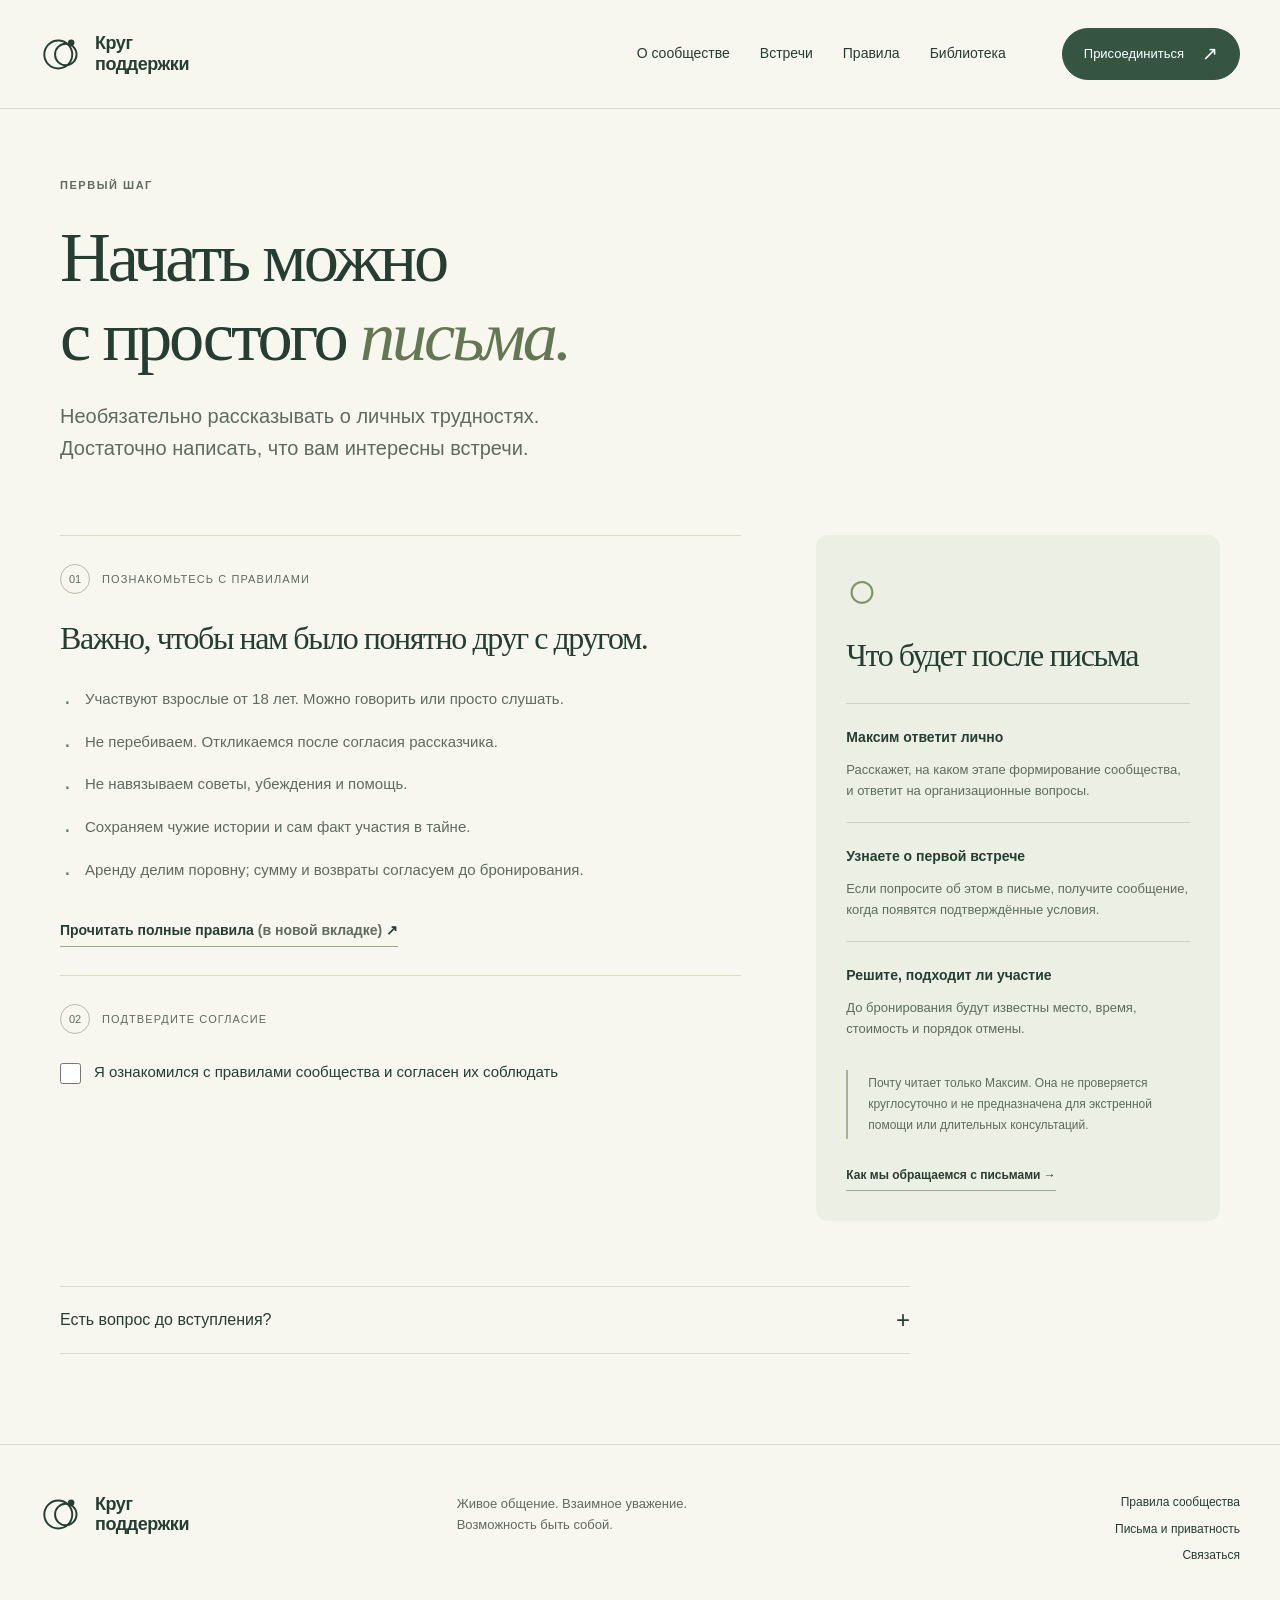
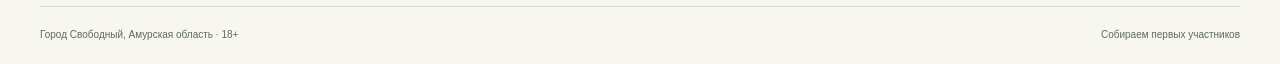
==== commit e8c9a94a: "Clarify meeting location in homepage and footer" ====
--- a/join/index.html
+++ b/join/index.html
@@ -17,4 +17,4 @@
 Спасибо!</textarea><div class="contact-block" id="email-missing"><p class="field-hint">Получатель</p><div class="recipient-row"><a class="email-address" href="mailto:krug-podderzhki@yandex.ru">krug-podderzhki@yandex.ru</a><button class="button button-secondary copy-button js-only" type="button" data-copy-email="krug-podderzhki@yandex.ru">Скопировать адрес</button></div></div><div class="letter-actions"><button class="button js-only" type="button" id="copy-letter">Скопировать письмо <span aria-hidden="true">⧉</span></button><a class="button button-secondary" id="send-letter" aria-describedby="mail-app-hint" data-email="krug-podderzhki@yandex.ru" href="mailto:krug-podderzhki@yandex.ru?subject=%D0%9A%D1%80%D1%83%D0%B3%20%D0%BF%D0%BE%D0%B4%D0%B4%D0%B5%D1%80%D0%B6%D0%BA%D0%B8%20%E2%80%94%20%D1%83%D1%87%D0%B0%D1%81%D1%82%D0%B8%D0%B5&amp;body=%D0%97%D0%B4%D1%80%D0%B0%D0%B2%D1%81%D1%82%D0%B2%D1%83%D0%B9%D1%82%D0%B5!%0A%0A%D0%A5%D0%BE%D1%87%D1%83%20%D0%BF%D1%80%D0%B8%D1%81%D0%BE%D0%B5%D0%B4%D0%B8%D0%BD%D0%B8%D1%82%D1%8C%D1%81%D1%8F%20%D0%BA%20%D1%81%D0%BE%D0%BE%D0%B1%D1%89%D0%B5%D1%81%D1%82%D0%B2%D1%83%20%C2%AB%D0%9A%D1%80%D1%83%D0%B3%20%D0%BF%D0%BE%D0%B4%D0%B4%D0%B5%D1%80%D0%B6%D0%BA%D0%B8%C2%BB.%20%D0%A1%20%D0%BF%D1%80%D0%B0%D0%B2%D0%B8%D0%BB%D0%B0%D0%BC%D0%B8%20%D1%81%D0%BE%D0%BE%D0%B1%D1%89%D0%B5%D1%81%D1%82%D0%B2%D0%B0%20%D0%BE%D0%B7%D0%BD%D0%B0%D0%BA%D0%BE%D0%BC%D0%B8%D0%BB%D1%81%D1%8F%2F%D0%BE%D0%B7%D0%BD%D0%B0%D0%BA%D0%BE%D0%BC%D0%B8%D0%BB%D0%B0%D1%81%D1%8C%20%D0%B8%20%D1%81%D0%BE%D0%B3%D0%BB%D0%B0%D1%81%D0%B5%D0%BD%2F%D1%81%D0%BE%D0%B3%D0%BB%D0%B0%D1%81%D0%BD%D0%B0%20%D0%B8%D1%85%20%D1%81%D0%BE%D0%B1%D0%BB%D1%8E%D0%B4%D0%B0%D1%82%D1%8C.%0A%0A%D0%9F%D0%BE%D0%B6%D0%B0%D0%BB%D1%83%D0%B9%D1%81%D1%82%D0%B0%2C%20%D1%81%D0%BE%D0%BE%D0%B1%D1%89%D0%B8%D1%82%D0%B5%20%D0%BC%D0%BD%D0%B5%20%D0%BE%20%D0%B4%D0%B0%D0%BB%D1%8C%D0%BD%D0%B5%D0%B9%D1%88%D0%B8%D1%85%20%D1%88%D0%B0%D0%B3%D0%B0%D1%85%20%D0%B8%20%D0%BF%D0%B5%D1%80%D0%B2%D0%BE%D0%B9%20%D0%B2%D1%81%D1%82%D1%80%D0%B5%D1%87%D0%B5.%0A%0A%D0%A1%D0%BF%D0%B0%D1%81%D0%B8%D0%B1%D0%BE!">Открыть почтовое приложение <span aria-hidden="true">↗</span></a></div><p class="field-hint mail-help" id="mail-app-hint">Если приложение не открылось, скопируйте текст и адрес и отправьте письмо из своей почты.</p><p class="action-status" id="letter-status" aria-live="polite"></p><noscript><p class="field-hint">Шаблон можно выделить и скопировать вручную. Чтобы добавить имя или изменить текст, откройте почту и отредактируйте письмо там.</p></noscript><p class="field-hint">Участие в конкретной встрече согласуем отдельно.</p></section></div></section></div>
 <aside class="join-aside"><span class="small-circle" aria-hidden="true">○</span><h2>Что будет после письма</h2><ol class="next-steps"><li><strong>Максим ответит лично</strong><p>Расскажет, на каком этапе формирование сообщества, и ответит на организационные вопросы.</p></li><li><strong>Узнаете о первой встрече</strong><p>Если попросите об этом в письме, получите сообщение, когда появятся подтверждённые условия.</p></li><li><strong>Решите, подходит ли участие</strong><p>До бронирования будут известны место, время, стоимость и порядок отмены.</p></li></ol><div class="quiet-note">Почту читает только Максим. Она не проверяется круглосуточно и не предназначена для экстренной помощи или длительных консультаций.</div><a href="/privacy/" class="text-link">Как мы обращаемся с письмами →</a></aside></div>
 <details class="question-box question-disclosure" id="question"><summary>Есть вопрос до вступления? <span aria-hidden="true">+</span></summary><div class="question-content"><p>Здесь можно уточнить условия, поделиться предложениями или пожеланиями. Если вы хотите присоединиться, пройдите шаги выше.</p><div class="recipient-row"><a class="email-address" href="mailto:krug-podderzhki@yandex.ru">krug-podderzhki@yandex.ru</a><button class="button button-secondary copy-button js-only" type="button" data-copy-email="krug-podderzhki@yandex.ru">Скопировать адрес</button></div></div></details></div></main>
-<footer class="site-footer"><div class="footer-main"><a class="brand" href="/"><svg viewBox="0 0 40 40" fill="none" aria-hidden="true"><circle cx="17" cy="20" r="13" stroke="currentColor" stroke-width="1.8"/><circle cx="24" cy="20" r="10" stroke="currentColor" stroke-width="1.8"/><circle cx="29" cy="9" r="3" fill="currentColor"/></svg><span>Круг<br>поддержки</span></a><p>Живое общение. Взаимное уважение.<br>Возможность быть собой.</p><div class="footer-links"><a href="/rules/">Правила сообщества</a><a href="/privacy/">Письма и приватность</a><a href="/join/#question">Связаться</a></div></div><div class="footer-bottom"><span>Свободный, Амурская область · 18+</span><span>Собираем первых участников</span></div></footer></body></html>+<footer class="site-footer"><div class="footer-main"><a class="brand" href="/"><svg viewBox="0 0 40 40" fill="none" aria-hidden="true"><circle cx="17" cy="20" r="13" stroke="currentColor" stroke-width="1.8"/><circle cx="24" cy="20" r="10" stroke="currentColor" stroke-width="1.8"/><circle cx="29" cy="9" r="3" fill="currentColor"/></svg><span>Круг<br>поддержки</span></a><p>Живое общение. Взаимное уважение.<br>Возможность быть собой.</p><div class="footer-links"><a href="/rules/">Правила сообщества</a><a href="/privacy/">Письма и приватность</a><a href="/join/#question">Связаться</a></div></div><div class="footer-bottom"><span>Город Свободный, Амурская область · 18+</span><span>Собираем первых участников</span></div></footer></body></html>
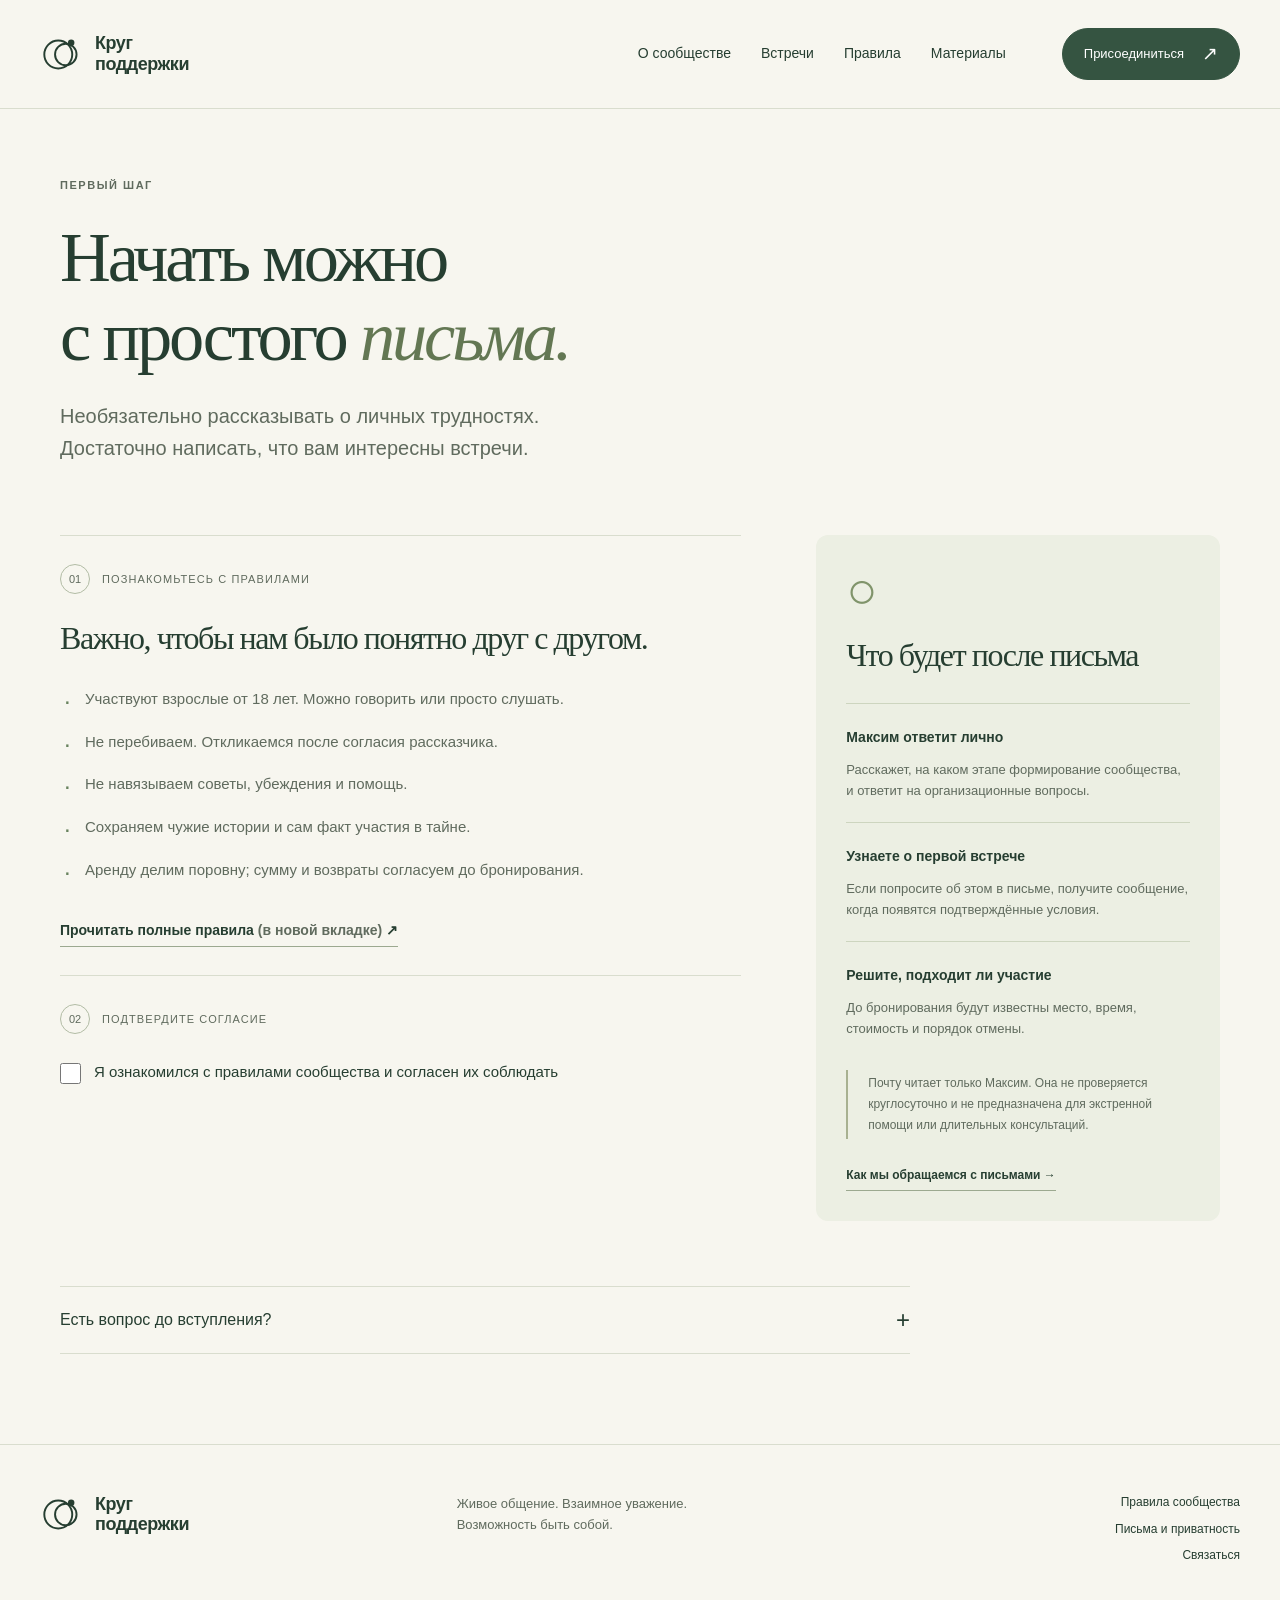
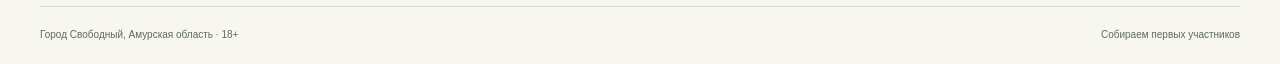
==== commit 0d368c0f: "Publish community materials and agreed copy updates" ====
--- a/join/index.html
+++ b/join/index.html
@@ -3,9 +3,9 @@
 <meta property="og:title" content="Как присоединиться — Круг поддержки"><meta property="og:description" content="Прочитайте правила и подготовьте простое письмо организатору. Личная история и собеседование не требуются."><meta property="og:type" content="website"><meta property="og:url" content="https://krug-podderzhki.ru/join/"><meta property="og:site_name" content="Круг поддержки"><meta property="og:locale" content="ru_RU">
 <meta property="og:image" content="https://krug-podderzhki.ru/assets/social-preview.png"><meta property="og:image:width" content="1200"><meta property="og:image:height" content="630"><meta property="og:image:type" content="image/png"><meta property="og:image:alt" content="Круг поддержки — Говорить. Слушать. Быть собой">
 <meta name="twitter:card" content="summary_large_image"><meta name="twitter:title" content="Как присоединиться — Круг поддержки"><meta name="twitter:description" content="Прочитайте правила и подготовьте простое письмо организатору. Личная история и собеседование не требуются."><meta name="twitter:image" content="https://krug-podderzhki.ru/assets/social-preview.png"><meta name="twitter:image:alt" content="Круг поддержки — Говорить. Слушать. Быть собой">
-<link rel="icon" type="image/svg+xml" href="/assets/favicon.svg"><link rel="stylesheet" href="/assets/styles.css?v=a7d9bcad86df"><script src="/assets/app.js?v=84befc2ecfa2" defer></script></head>
+<link rel="icon" type="image/png" sizes="96x96" href="/assets/favicon.png"><link rel="icon" type="image/svg+xml" sizes="any" href="/assets/favicon.svg"><link rel="stylesheet" href="/assets/styles.css?v=f4e8d9d05a5f"><script src="/assets/app.js?v=84befc2ecfa2" defer></script></head>
 <body><a class="skip-link" href="#main">Перейти к содержанию</a>
-<header class="site-header"><div class="header-inner"><a class="brand" href="/" aria-label="Круг поддержки — главная"><svg viewBox="0 0 40 40" fill="none" aria-hidden="true"><circle cx="17" cy="20" r="13" stroke="currentColor" stroke-width="1.8"/><circle cx="24" cy="20" r="10" stroke="currentColor" stroke-width="1.8"/><circle cx="29" cy="9" r="3" fill="currentColor"/></svg><span>Круг<br>поддержки</span></a><nav class="main-nav" aria-label="Основная навигация"><a href="/#about" >О сообществе</a><a href="/#format" >Встречи</a><a href="/rules/" >Правила</a><a href="/library/" >Библиотека</a></nav><a class="button button-small header-join" href="/join/" aria-current="page">Присоединиться <span aria-hidden="true">↗</span></a></div></header>
+<header class="site-header"><div class="header-inner"><a class="brand" href="/" aria-label="Круг поддержки — главная"><svg viewBox="0 0 40 40" fill="none" aria-hidden="true"><circle cx="17" cy="20" r="13" stroke="currentColor" stroke-width="1.8"/><circle cx="24" cy="20" r="10" stroke="currentColor" stroke-width="1.8"/><circle cx="29" cy="9" r="3" fill="currentColor"/></svg><span>Круг<br>поддержки</span></a><nav class="main-nav" aria-label="Основная навигация"><a href="/#about" >О сообществе</a><a href="/#format" >Встречи</a><a href="/rules/" >Правила</a><a href="/library/" >Материалы</a></nav><a class="button button-small header-join" href="/join/" aria-current="page">Присоединиться <span aria-hidden="true">↗</span></a></div></header>
 <main id="main" tabindex="-1"><div class="wrap page-shell"><header class="page-intro"><p class="eyebrow">Первый шаг</p><h1>Начать можно<br>с простого <em>письма.</em></h1><p class="lead">Необязательно рассказывать о личных трудностях.<br>Достаточно написать, что вам интересны встречи.</p></header><div class="join-layout"><div class="join-main"><section class="join-step"><p class="step-label"><span>01</span> Познакомьтесь с правилами</p><h2>Важно, чтобы нам было понятно друг с другом.</h2><ul class="plain-checks"><li>Участвуют взрослые от 18 лет. Можно говорить или просто слушать.</li><li>Не перебиваем. Откликаемся после согласия рассказчика.</li><li>Не навязываем советы, убеждения и помощь.</li><li>Сохраняем чужие истории и сам факт участия в тайне.</li><li>Аренду делим поровну; сумму и возвраты согласуем до бронирования.</li></ul><a class="text-link" href="/rules/" target="_blank" rel="noopener">Прочитать полные правила <span class="muted">(в новой вкладке)</span> ↗</a></section>
 <section class="join-step consent-step"><p class="step-label"><span>02</span> Подтвердите согласие</p><input class="consent-checkbox" type="checkbox" id="agree" aria-controls="join-reveal"><label class="consent-label" for="agree">Я ознакомился с правилами сообщества и согласен их соблюдать</label>
 <div class="join-reveal" id="join-reveal"><section class="letter-section"><p class="step-label"><span>03</span> Подготовьте письмо</p><div class="name-enhancement"><label for="participant-name">Имя или псевдоним <span class="muted">— необязательно</span></label><input type="text" id="participant-name" aria-describedby="name-hint" maxlength="80" placeholder="Как к вам обращаться" autocomplete="off"><p class="field-hint" id="name-hint">Имя подставится в текст ниже. Оно не сохраняется на сайте.</p></div><label for="letter" class="letter-label">Ваше письмо <span class="muted js-only">— можно отредактировать</span></label><textarea id="letter" rows="10" spellcheck="true" readonly>Здравствуйте!
--- a/assets/styles.css
+++ b/assets/styles.css
@@ -3,7 +3,7 @@
 .site-header{border-bottom:1px solid var(--line)}.header-inner{max-width:1320px;margin:auto;min-height:108px;padding:22px 40px;display:flex;align-items:center;gap:32px}.brand{display:flex;align-items:center;gap:12px;text-decoration:none;line-height:1.15;font-size:18px;font-weight:600;letter-spacing:-.025em;flex-shrink:0}.brand svg{width:43px;height:43px}.main-nav{display:flex;justify-content:center;gap:30px;margin-left:auto}.main-nav a{text-decoration:none;font-size:14px;position:relative}.main-nav a[aria-current=page]::after{content:"";height:2px;background:var(--green);position:absolute;bottom:-6px;left:0;right:0}.header-join{margin-left:24px}
 .button{display:inline-flex;align-items:center;justify-content:center;gap:24px;background:var(--green);border:1px solid var(--green);color:#fff;text-decoration:none;border-radius:99px;padding:15px 27px;font-size:15px;font-weight:500;line-height:1.5;min-height:50px;transition:background .15s,color .15s}.button:hover{background:#233e2d;color:#fff}.button span{font-size:19px}.button-small{font-size:13px;min-height:45px;padding:11px 21px;gap:18px}.button-secondary{background:transparent;color:var(--ink);border-color:#9ca990}.button-secondary:hover{background:var(--sage);color:var(--ink)}.text-link{font-size:14px;font-weight:600;text-decoration:none;border:none;border-bottom:1px solid #9ca990;background:none;padding:5px 0;display:inline-block;line-height:1.6}.text-link:hover{border-color:currentColor}.hero{padding-top:75px;padding-bottom:66px;display:grid;grid-template-columns:1.2fr 1fr;align-items:center;gap:26px}.hero h1{margin-bottom:25px}.hero h1 em{color:#607552}.tiny-dot{display:inline-block;width:6px;height:6px;background:#a6ac87;border-radius:100%;margin-right:8px;vertical-align:middle}.hero-lead{font-size:18px;max-width:475px;color:#52604f;line-height:1.75}.hero-actions{display:flex;align-items:center;gap:23px;margin-top:32px;flex-wrap:wrap}.hero-actions .text-link{font-size:12px}.launch-note{display:flex;gap:12px;align-items:flex-start;margin-top:32px;font-size:12px;color:var(--muted)}.launch-note p{margin:0}.status-dot{width:7px;height:7px;border-radius:50%;background:#6a8153;flex-shrink:0;margin-top:7px}.hero-art{position:relative;margin-top:-16px}.hero-art svg{display:block;width:100%;height:auto}.art-caption{display:block;text-align:center;position:relative;margin-top:-7px;font-size:11px;letter-spacing:.05em;color:#6b705e}
 .format-strip{border-block:1px solid var(--line);display:grid;grid-template-columns:1fr 1fr 1fr .9fr;gap:24px;padding-block:29px}.format-strip>div{display:flex;flex-direction:column;line-height:1.4;border-right:1px solid var(--line)}.format-strip>div:last-child{border:none}.format-strip strong{font:32px/1.3 var(--serif);letter-spacing:-.03em}.format-strip span{font-size:12px;color:var(--muted);margin-top:5px}.format-strip .strip-note{font-size:13px;color:var(--muted);padding-left:20px;justify-content:center}.strip-note strong{font:16px/1.6 var(--sans);color:var(--ink)}
-.about-grid{display:grid;grid-template-columns:1fr 1.15fr;gap:85px}.about-text>p:not(.large-copy){color:var(--muted)}.quiet-note{border-left:2px solid #a8b191;padding:3px 0 3px 20px;color:var(--muted);font-size:14px;line-height:1.75;margin-block:28px 0}.meeting-section{background:#304d3e;color:#f7f6ef}.meeting-inner{padding-block:77px 35px}.meeting-heading{display:block}.meeting-heading .eyebrow{width:100%;color:#c1cdb7}.meeting-heading h2{font-size:52px;margin:0}.meeting-heading h2 em{color:#cdd4b4}.meeting-heading>p:last-child{font-size:15px;line-height:1.8;color:#d3dbcc;max-width:720px;margin:22px 0 0}.meeting-grid{display:grid;grid-template-columns:minmax(0,1.2fr) minmax(0,.8fr);align-items:start;gap:80px;margin-top:40px}.conversation-steps{padding:0;margin:0;list-style:none;min-width:0}.conversation-steps li{display:flex;gap:22px;padding:24px 0;border-top:1px solid #60735e}.conversation-steps li>span{font-size:12px;color:#cbd3b8;margin-top:4px}.conversation-steps h3{font-size:19px;margin-bottom:10px;color:#f7f6ef}.conversation-steps p{font-size:15px;line-height:1.75;color:#d2dbcd;max-width:460px;margin:0}.card-demo{background:#f0efe5;border-radius:12px;color:var(--ink);padding:30px;text-align:center;align-self:start}.card-demo .eyebrow{font-size:12px;margin-bottom:16px}.card-intro{font-size:14px;line-height:1.7;text-align:left;margin:0 0 22px}.speaking-card{background:#cbd8b6;border:1px solid #a6b996;border-radius:10px;max-width:250px;min-height:260px;margin:auto;padding:22px 15px;display:flex;flex-direction:column;align-items:center;justify-content:center;transition:background .2s,border-color .2s}.card-symbol{font-size:25px;line-height:1.3;margin-bottom:15px}.speaking-card strong{font:34px/1.12 var(--serif);letter-spacing:-.04em}.speaking-card>span:last-child{font-size:14px;margin-top:18px}.speaking-card.is-red{background:#ebc2b4;border-color:#c89d8b;color:#5a352d}.flip-button{border:0;background:none;padding:12px;min-height:44px;font-size:14px;margin-top:10px;color:var(--ink)}.flip-button span{font-size:20px;margin-left:8px}.card-guide{border-top:1px solid #60735e;margin-top:40px;padding-top:32px}.card-guide h3{font-size:19px;line-height:1.4;color:#f7f6ef;margin:0 0 20px}.card-guide .card-explainer{display:grid;grid-template-columns:repeat(3,minmax(0,1fr));gap:32px;font-size:14px;line-height:1.7;color:#d2dbcd;margin:0;text-align:left}.card-guide .card-explainer p{margin:0}.card-guide .card-explainer strong{color:#f7f6ef}.meeting-bottom{border-top:1px solid #60735e;margin-top:36px;padding-top:25px;display:flex;align-items:start;justify-content:space-between;gap:50px;color:#d2dbcd;font-size:12px}.meeting-bottom a{white-space:nowrap}.meeting-bottom>a:hover{color:#fff}.meeting-bottom>a:focus-visible{outline-color:#f7f6ef}
+.about-grid{display:grid;grid-template-columns:1fr 1.15fr;gap:85px}.about-text>p:not(.large-copy){color:var(--muted)}.quiet-note{border-left:2px solid #a8b191;padding:3px 0 3px 20px;color:var(--muted);font-size:14px;line-height:1.75;margin-block:28px 0}.meeting-section{background:#304d3e;color:#f7f6ef}.meeting-inner{padding-block:77px 35px}.meeting-heading{display:block}.meeting-heading .eyebrow{width:100%;color:#c1cdb7}.meeting-heading h2{font-size:52px;margin:0}.meeting-heading h2 em{color:#cdd4b4}.meeting-heading>p:last-child{font-size:15px;line-height:1.8;color:#d3dbcc;max-width:720px;margin:22px 0 0}.meeting-grid{display:grid;grid-template-columns:minmax(0,1.2fr) minmax(0,.8fr);align-items:start;gap:80px;margin-top:40px}.conversation-steps{padding:0;margin:0;list-style:none;min-width:0}.conversation-steps li{display:flex;gap:22px;padding:24px 0;border-top:1px solid #60735e}.conversation-steps li>span{font-size:12px;color:#cbd3b8;margin-top:4px}.conversation-steps h3{font-size:19px;margin-bottom:10px;color:#f7f6ef}.conversation-steps p{font-size:15px;line-height:1.75;color:#d2dbcd;max-width:460px;margin:0}.card-demo{background:#f0efe5;border-radius:12px;color:var(--ink);padding:30px;text-align:center;align-self:start}.card-demo .eyebrow{font-size:12px;margin-bottom:16px}.card-intro{font-size:14px;line-height:1.7;text-align:left;margin:0 0 22px}.speaking-card{background:#cbd8b6;border:1px solid #a6b996;border-radius:10px;max-width:250px;min-height:260px;margin:auto;padding:22px 15px;display:flex;flex-direction:column;align-items:center;justify-content:center;transition:background .2s,border-color .2s}.card-symbol{font-size:25px;line-height:1.3;margin-bottom:15px}.speaking-card strong{font:34px/1.12 var(--serif);letter-spacing:-.04em}.speaking-card>span:last-child{font-size:14px;margin-top:18px}.speaking-card.is-red{background:#ebc2b4;border-color:#c89d8b;color:#5a352d}.flip-button{border:0;background:none;padding:12px;min-height:44px;font-size:14px;margin-top:10px;color:var(--ink)}.flip-button span{font-size:20px;margin-left:8px}.card-guide{border-top:1px solid #60735e;margin-top:40px;padding-top:32px}.card-guide h3{font-size:19px;line-height:1.4;color:#f7f6ef;margin:0 0 20px}.card-guide .card-explainer{display:grid;grid-template-columns:repeat(3,minmax(0,1fr));gap:32px;font-size:14px;line-height:1.7;color:#d2dbcd;margin:0;text-align:left}.card-guide .card-explainer p{margin:0}.card-guide .card-explainer strong{color:#f7f6ef}.meeting-bottom{border-top:1px solid #60735e;margin-top:36px;padding-top:25px;display:flex;align-items:start;justify-content:space-between;gap:50px;color:#d2dbcd;font-size:12px}.meeting-bottom-copy{min-width:0}.meeting-bottom-copy p{margin:0}.meeting-bottom-copy p+p{margin-top:8px}.meeting-bottom a{white-space:nowrap}.meeting-bottom>a:hover{color:#fff}.meeting-bottom>a:focus-visible{outline-color:#f7f6ef}
 .costs-grid{display:grid;grid-template-columns:1.15fr 1fr;gap:100px;align-items:center}.costs-grid>div>p:not(.lead):not(.eyebrow){color:var(--muted);font-size:16px}.cost-example{background:#efeee3;border:1px solid #dfdfcf;border-radius:12px;padding:33px}.cost-example .eyebrow{display:block}.cost-line{display:flex;justify-content:space-between;gap:20px;font-size:13px;padding:17px 0;border-bottom:1px solid #d5d8c8}.cost-line strong{white-space:nowrap}.cost-total{display:flex;align-items:center;justify-content:space-between;gap:20px;padding:22px 0}.cost-total span{font-size:15px}.cost-total strong{font:54px/1 var(--serif);letter-spacing:-.07em}.cost-total small{font-size:29px}.cost-example>p{font-size:12px;color:var(--muted);line-height:1.7;margin:15px 0 0;max-width:290px}.principles-section{background:#ecefe3;padding-block:65px}.section-heading{display:flex;justify-content:space-between;gap:30px;align-items:center}.section-heading h2{font-size:35px;max-width:600px}.section-heading .eyebrow{margin-bottom:16px}.section-heading .text-link{flex-shrink:0}.principles-grid{display:grid;grid-template-columns:repeat(3,1fr);gap:55px;margin-top:28px}.principle-icon{font-size:33px;display:block;color:#607552;margin-bottom:15px}.principles-grid h3{font-size:18px}.principles-grid p{font-size:14px;color:var(--muted);margin:0;line-height:1.8}
 .organizer-grid{display:grid;grid-template-columns:.7fr 1.3fr;gap:100px}.organizer-grid>div>p:not(.eyebrow):not(.lead){font-size:16px;color:var(--muted)}.organizer-art{background:#e7e5d7;border-radius:160px 160px 12px 12px;min-height:390px;max-height:440px;display:flex;align-items:center;justify-content:center;flex-direction:column;gap:35px;margin-top:40px}.initial{width:180px;height:180px;border:1px solid #afb09a;border-radius:50%;display:grid;place-items:center;font:105px/1 var(--serif);color:#6d755a;position:relative}.initial:after{content:"";position:absolute;inset:-12px 10px 12px -10px;border:1px solid #bfc1ad;border-radius:50%}.organizer-art>span{font-size:11px;color:var(--muted)}details{border-bottom:1px solid var(--line)}summary{list-style:none;display:flex;justify-content:space-between;gap:18px;align-items:center;cursor:pointer;padding:21px 0;line-height:1.5;font-size:16px}summary::-webkit-details-marker{display:none}summary>span{font-size:24px;line-height:1;font-weight:300;flex-shrink:0;transition:transform .15s}details[open]>summary>span{transform:rotate(45deg)}.bio-details{border-top:1px solid var(--line);margin-top:30px}.bio-details>div{font-size:15px;color:var(--muted);padding-bottom:10px}.helper-note{margin-top:28px;padding-top:24px;border-top:1px solid var(--line)}.helper-note h3{font:28px/1.25 var(--serif);letter-spacing:-.025em;margin:0 0 16px}.helper-note p{font-size:16px;line-height:1.75;color:var(--muted);margin:0 0 14px}.helper-note p:last-child{margin-bottom:0}.library-preview{padding:60px 65px;display:grid;grid-template-columns:1fr 1fr;gap:45px;background:#e9ebdf;border-radius:14px;align-items:center;overflow:hidden}.library-preview h2{font-size:38px}.library-preview p:not(.eyebrow){font-size:15px;max-width:440px}.library-preview .button{margin-top:15px}.book-stack{position:relative;min-height:300px}.mini-book{width:190px;height:260px;border-radius:3px 8px 8px 3px;position:absolute;padding:25px 18px 20px 25px;box-shadow:5px 12px 18px #283b2a17;display:flex;flex-direction:column;justify-content:space-between;border-left:7px solid #0000000a}.mini-book span{font-size:10px}.mini-book strong{font:24px/1.1 var(--serif);letter-spacing:-.03em}.mini-book i{font-size:60px;font-style:normal;line-height:1}.book-one{background:#c9a98f;color:#442f26;left:20px;top:15px;transform:rotate(-10deg)}.book-two{background:#8a9a7c;color:#192f23;right:10px;top:45px;transform:rotate(9deg)}
 .faq-section{display:grid;grid-template-columns:.7fr 1.3fr;gap:75px}.faq-list details:first-child{border-top:1px solid var(--line)}.faq-list details>p{font-size:15px;color:var(--muted);padding:0 35px 18px 0;margin:0}.closing{padding:65px 30px;text-align:center;background:#ecefe3;border-radius:14px;margin-bottom:90px}.closing h2{font-size:53px}.closing>p:not(.eyebrow){color:var(--muted);font-size:17px}.closing .button{margin-top:10px}.closing-note{display:block;margin-top:22px;color:var(--muted);font-size:11px}.site-footer{padding:48px 40px 0;border-top:1px solid var(--line);max-width:1320px;margin:auto}.footer-main{display:grid;grid-template-columns:1fr 1fr 1fr;gap:50px;padding-bottom:40px;align-items:start}.footer-main>p{font-size:13px;color:var(--muted);margin:0}.footer-links{display:flex;flex-direction:column;align-items:flex-end;gap:7px}.footer-links a{font-size:12px;text-decoration:none}.footer-bottom{border-top:1px solid var(--line);padding-block:20px;display:flex;justify-content:space-between;gap:20px;font-size:10px;color:var(--muted)}
@@ -39,3 +39,27 @@
 .real-mini-book:focus-visible{outline:3px solid var(--green);outline-offset:6px}
 @media(max-width:1050px){.book-stack{min-height:300px}}
 @media(max-width:600px){.book-stack{min-height:280px}.mini-book.real-mini-book{width:42%;max-width:150px}.book-card>.real-book-cover{max-width:150px;justify-self:center}}
+
+/* Community materials: books, video and facilitator guides. */
+.materials-nav{display:flex;flex-wrap:wrap;gap:10px;margin-top:28px}
+.materials-nav a{display:inline-flex;align-items:center;justify-content:center;min-height:44px;padding:8px 18px;border:1px solid var(--line);border-radius:99px;font-size:14px;line-height:1.5;text-decoration:none}
+.materials-nav a:hover{background:var(--sage);color:var(--ink)}
+.material-link{display:flex;flex-direction:column;align-items:flex-start;gap:6px}
+.material-link-source{font-size:13px;line-height:1.5;color:var(--muted)}
+.resource-card{display:grid;grid-template-columns:165px minmax(0,1fr);align-items:start;gap:28px;max-width:760px;margin-top:30px;padding:28px;border:1px solid var(--line);border-radius:10px;background:#fbfaf4}
+.resource-card-art{display:flex;flex-direction:column;align-items:center;justify-content:center;gap:6px;width:165px;flex-shrink:0;align-self:start;color:var(--green)}
+.resource-card-avatar{display:block;width:165px;height:165px;object-fit:cover;border-radius:50%}
+.guide-cover{display:flex;flex-direction:column;justify-content:space-between;gap:16px;width:165px;height:245px;padding:20px 15px;border-left:6px solid #0000000b;border-radius:3px 7px 7px 3px;background:#526b5a;color:#fff;box-shadow:4px 7px 12px #17281514;overflow-wrap:anywhere}
+.guide-cover strong{font:25px/1.1 var(--serif);letter-spacing:-.035em}
+.guide-cover>span{font-size:11px;line-height:1.4}
+.resource-card-body{min-width:0}
+.resource-card .resource-card-kicker{margin:0 0 8px;font-size:14px;line-height:1.5;color:var(--muted)}
+.resource-card h3{font:30px/1.2 var(--serif);letter-spacing:-.025em;margin:0 0 10px}
+.resource-card .resource-card-description{margin:0 0 14px;font-size:15px;line-height:1.7;color:var(--muted);max-width:60ch}
+.resource-card .resource-card-meta{margin:0;font-size:14px;line-height:1.5;color:var(--muted)}
+.resource-card-action{margin-top:16px}
+.resource-card .resource-card-note{margin:12px 0 0;font-size:13px;line-height:1.6;color:var(--muted)}
+@media(max-width:1050px){.resource-card{grid-template-columns:130px minmax(0,1fr)}.resource-card-art{width:130px}.resource-card-avatar{width:130px;height:130px}.guide-cover{width:130px;height:193px;padding:16px 12px;border-left-width:5px;gap:12px}.guide-cover strong{font-size:20px}.guide-cover>span{font-size:9px}}
+@media(max-width:800px){.resource-card{grid-template-columns:160px minmax(0,1fr);gap:20px;padding:23px}.resource-card-art{width:160px}.resource-card-avatar{width:160px;height:160px}.guide-cover{width:160px;height:238px;padding:19px 14px;border-left-width:6px;gap:15px}.guide-cover strong{font-size:24px}.guide-cover>span{font-size:11px}}
+@media(max-width:600px){.resource-card{grid-template-columns:minmax(0,1fr);gap:22px;padding:23px}.resource-card-art{width:150px;justify-self:center}.resource-card-avatar{width:150px;height:150px}.guide-cover{width:150px;height:223px;padding:18px 13px;border-left-width:5px;gap:14px}.guide-cover strong{font-size:23px}.guide-cover>span{font-size:10px}.resource-card h3{font-size:26px;overflow-wrap:anywhere}.resource-card .text-link{font-size:13px}}
+@media(max-width:420px){.materials-nav{gap:8px}.materials-nav a{padding-inline:13px}}
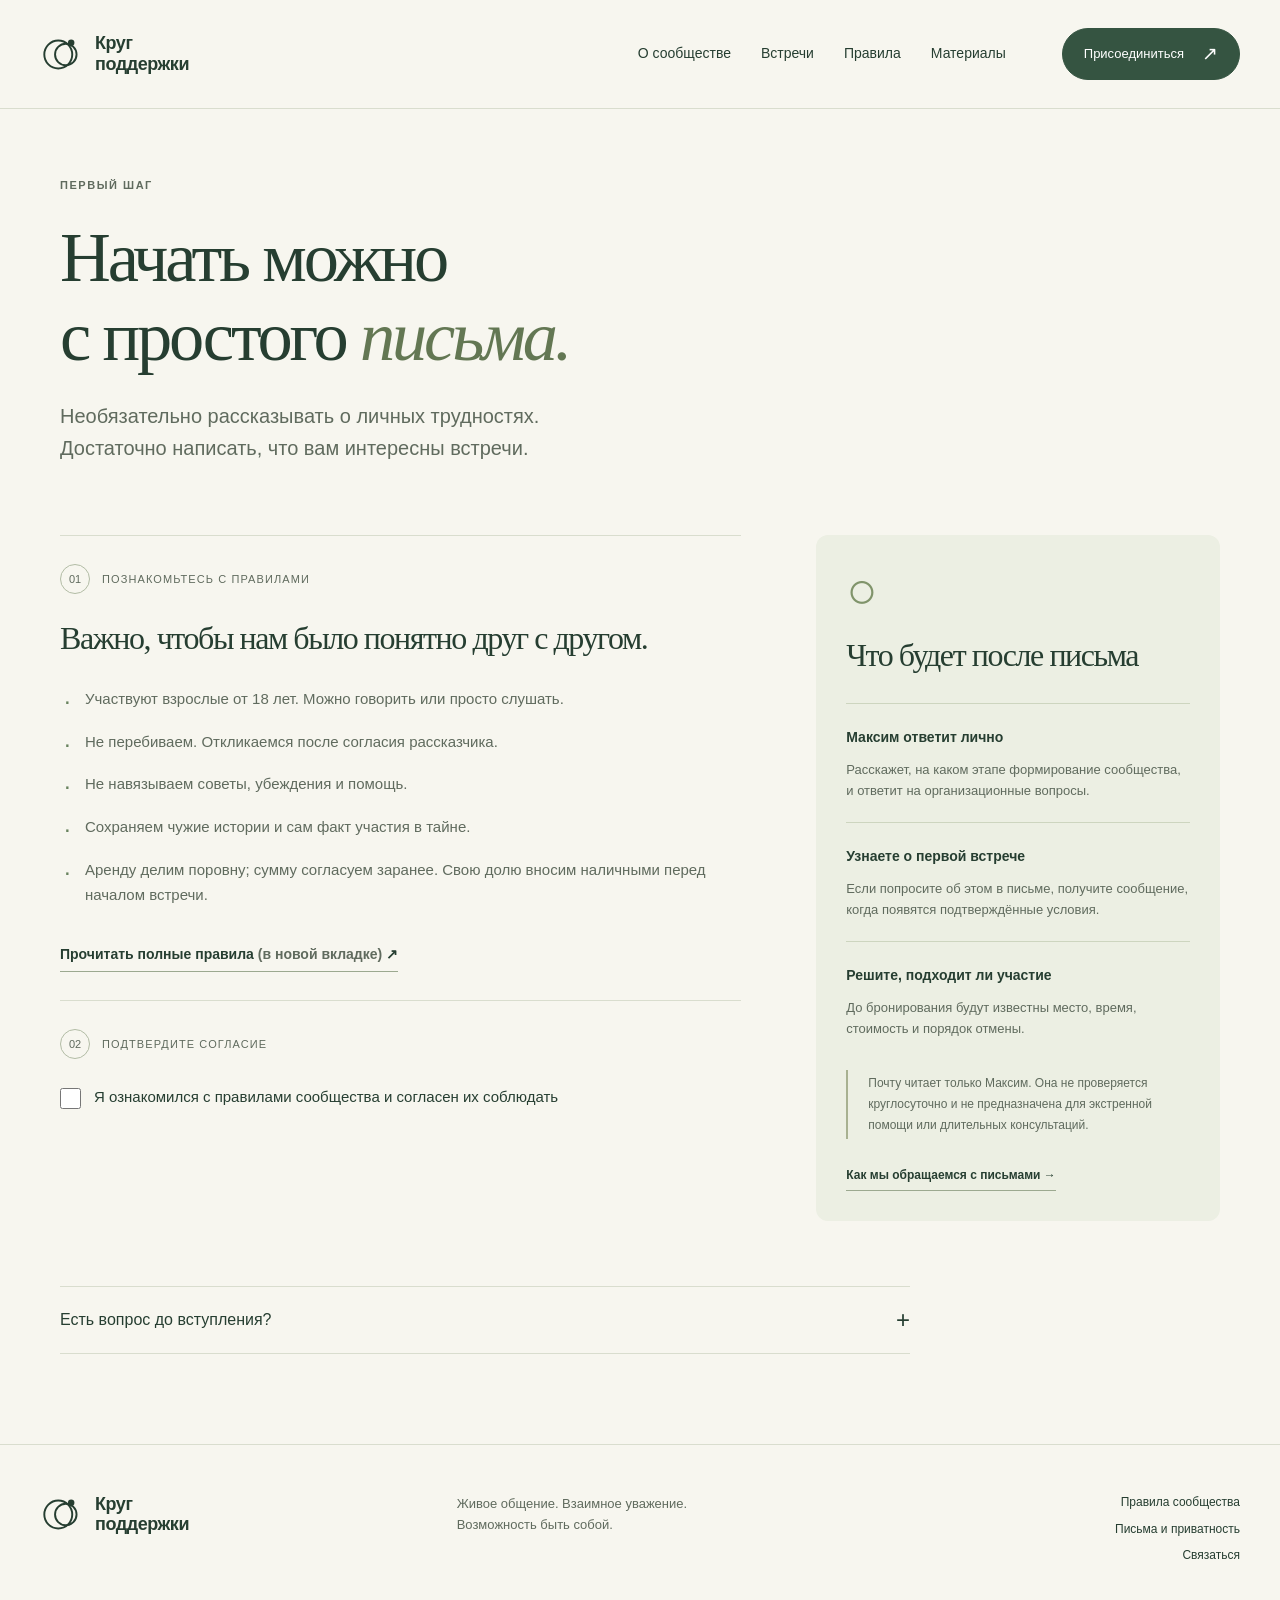
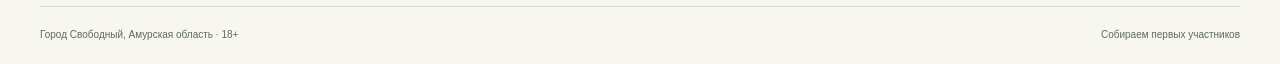
==== commit 35031f09: "Publish agreed rules, recommendations and participation terms" ====
--- a/join/index.html
+++ b/join/index.html
@@ -3,10 +3,10 @@
 <meta property="og:title" content="Как присоединиться — Круг поддержки"><meta property="og:description" content="Прочитайте правила и подготовьте простое письмо организатору. Личная история и собеседование не требуются."><meta property="og:type" content="website"><meta property="og:url" content="https://krug-podderzhki.ru/join/"><meta property="og:site_name" content="Круг поддержки"><meta property="og:locale" content="ru_RU">
 <meta property="og:image" content="https://krug-podderzhki.ru/assets/social-preview.png"><meta property="og:image:width" content="1200"><meta property="og:image:height" content="630"><meta property="og:image:type" content="image/png"><meta property="og:image:alt" content="Круг поддержки — Говорить. Слушать. Быть собой">
 <meta name="twitter:card" content="summary_large_image"><meta name="twitter:title" content="Как присоединиться — Круг поддержки"><meta name="twitter:description" content="Прочитайте правила и подготовьте простое письмо организатору. Личная история и собеседование не требуются."><meta name="twitter:image" content="https://krug-podderzhki.ru/assets/social-preview.png"><meta name="twitter:image:alt" content="Круг поддержки — Говорить. Слушать. Быть собой">
-<link rel="icon" type="image/png" sizes="96x96" href="/assets/favicon.png"><link rel="icon" type="image/svg+xml" sizes="any" href="/assets/favicon.svg"><link rel="stylesheet" href="/assets/styles.css?v=f4e8d9d05a5f"><script src="/assets/app.js?v=84befc2ecfa2" defer></script></head>
+<link rel="icon" type="image/png" sizes="96x96" href="/assets/favicon.png"><link rel="icon" type="image/svg+xml" sizes="any" href="/assets/favicon.svg"><link rel="stylesheet" href="/assets/styles.css?v=b9b1dce6bd98"><script src="/assets/app.js?v=84befc2ecfa2" defer></script></head>
 <body><a class="skip-link" href="#main">Перейти к содержанию</a>
 <header class="site-header"><div class="header-inner"><a class="brand" href="/" aria-label="Круг поддержки — главная"><svg viewBox="0 0 40 40" fill="none" aria-hidden="true"><circle cx="17" cy="20" r="13" stroke="currentColor" stroke-width="1.8"/><circle cx="24" cy="20" r="10" stroke="currentColor" stroke-width="1.8"/><circle cx="29" cy="9" r="3" fill="currentColor"/></svg><span>Круг<br>поддержки</span></a><nav class="main-nav" aria-label="Основная навигация"><a href="/#about" >О сообществе</a><a href="/#format" >Встречи</a><a href="/rules/" >Правила</a><a href="/library/" >Материалы</a></nav><a class="button button-small header-join" href="/join/" aria-current="page">Присоединиться <span aria-hidden="true">↗</span></a></div></header>
-<main id="main" tabindex="-1"><div class="wrap page-shell"><header class="page-intro"><p class="eyebrow">Первый шаг</p><h1>Начать можно<br>с простого <em>письма.</em></h1><p class="lead">Необязательно рассказывать о личных трудностях.<br>Достаточно написать, что вам интересны встречи.</p></header><div class="join-layout"><div class="join-main"><section class="join-step"><p class="step-label"><span>01</span> Познакомьтесь с правилами</p><h2>Важно, чтобы нам было понятно друг с другом.</h2><ul class="plain-checks"><li>Участвуют взрослые от 18 лет. Можно говорить или просто слушать.</li><li>Не перебиваем. Откликаемся после согласия рассказчика.</li><li>Не навязываем советы, убеждения и помощь.</li><li>Сохраняем чужие истории и сам факт участия в тайне.</li><li>Аренду делим поровну; сумму и возвраты согласуем до бронирования.</li></ul><a class="text-link" href="/rules/" target="_blank" rel="noopener">Прочитать полные правила <span class="muted">(в новой вкладке)</span> ↗</a></section>
+<main id="main" tabindex="-1"><div class="wrap page-shell"><header class="page-intro"><p class="eyebrow">Первый шаг</p><h1>Начать можно<br>с простого <em>письма.</em></h1><p class="lead">Необязательно рассказывать о личных трудностях.<br>Достаточно написать, что вам интересны встречи.</p></header><div class="join-layout"><div class="join-main"><section class="join-step"><p class="step-label"><span>01</span> Познакомьтесь с правилами</p><h2>Важно, чтобы нам было понятно друг с другом.</h2><ul class="plain-checks"><li>Участвуют взрослые от 18 лет. Можно говорить или просто слушать.</li><li>Не перебиваем. Откликаемся после согласия рассказчика.</li><li>Не навязываем советы, убеждения и помощь.</li><li>Сохраняем чужие истории и сам факт участия в тайне.</li><li>Аренду делим поровну; сумму согласуем заранее. Свою долю вносим наличными перед началом встречи.</li></ul><a class="text-link" href="/rules/" target="_blank" rel="noopener">Прочитать полные правила <span class="muted">(в новой вкладке)</span> ↗</a></section>
 <section class="join-step consent-step"><p class="step-label"><span>02</span> Подтвердите согласие</p><input class="consent-checkbox" type="checkbox" id="agree" aria-controls="join-reveal"><label class="consent-label" for="agree">Я ознакомился с правилами сообщества и согласен их соблюдать</label>
 <div class="join-reveal" id="join-reveal"><section class="letter-section"><p class="step-label"><span>03</span> Подготовьте письмо</p><div class="name-enhancement"><label for="participant-name">Имя или псевдоним <span class="muted">— необязательно</span></label><input type="text" id="participant-name" aria-describedby="name-hint" maxlength="80" placeholder="Как к вам обращаться" autocomplete="off"><p class="field-hint" id="name-hint">Имя подставится в текст ниже. Оно не сохраняется на сайте.</p></div><label for="letter" class="letter-label">Ваше письмо <span class="muted js-only">— можно отредактировать</span></label><textarea id="letter" rows="10" spellcheck="true" readonly>Здравствуйте!
 
--- a/assets/styles.css
+++ b/assets/styles.css
@@ -63,3 +63,63 @@
 @media(max-width:800px){.resource-card{grid-template-columns:160px minmax(0,1fr);gap:20px;padding:23px}.resource-card-art{width:160px}.resource-card-avatar{width:160px;height:160px}.guide-cover{width:160px;height:238px;padding:19px 14px;border-left-width:6px;gap:15px}.guide-cover strong{font-size:24px}.guide-cover>span{font-size:11px}}
 @media(max-width:600px){.resource-card{grid-template-columns:minmax(0,1fr);gap:22px;padding:23px}.resource-card-art{width:150px;justify-self:center}.resource-card-avatar{width:150px;height:150px}.guide-cover{width:150px;height:223px;padding:18px 13px;border-left-width:5px;gap:14px}.guide-cover strong{font-size:23px}.guide-cover>span{font-size:10px}.resource-card h3{font-size:26px;overflow-wrap:anywhere}.resource-card .text-link{font-size:13px}}
 @media(max-width:420px){.materials-nav{gap:8px}.materials-nav a{padding-inline:13px}}
+
+
+/* Rules and optional support tips share one readable document. */
+.rules-intro{max-width:820px;padding-block:50px 30px}
+.rules-intro h1{font-size:clamp(34px,5.4vw,64px);line-height:1.08}
+.rules-intro .lead{font-size:18px;line-height:1.75}
+.rules-toc{display:grid;grid-template-columns:repeat(4,minmax(0,1fr));gap:8px 20px;max-width:820px;margin:0 0 32px;padding:14px 0;border-block:1px solid var(--line)}
+.rules-toc a{display:flex;align-items:center;min-height:44px;padding-block:6px;font-size:14px;line-height:1.5;text-underline-offset:5px;text-decoration-thickness:1px}
+.rules-toc a:hover{color:var(--green)}
+.rules-document .rules-part>h2{font-size:32px;margin:0 0 22px}
+.rules-document .rules-required{border:1px solid #b8c1ae;border-radius:12px;padding:28px 32px;margin-bottom:48px}
+.rules-document .rules-required>h2{margin-bottom:8px}
+.rules-document .rules-required-note{font-size:14px;line-height:1.7;color:var(--muted);margin:0 0 24px}
+.rules-document .rules-required+.rules-part{border-top:0}
+.rules-part>.eyebrow{font-size:12px;margin-bottom:12px}
+.rules-document .rule-list{margin:0 0 32px}
+.rules-subsection{margin-top:32px}
+.rules-document .rules-subsection>h3{font:26px/1.25 var(--serif);letter-spacing:-.025em;margin:0 0 16px}
+.rules-subsection p:last-child{margin-bottom:0}
+.rules-document .support-tips{background:var(--sage);border:1px solid var(--line);border-radius:12px;padding:28px 32px;margin:10px 0 38px}
+.support-tips-list{list-style:none;padding:0!important;margin:24px 0}
+.rules-document .support-tips-list>li{padding:0!important;margin:0 0 18px;line-height:1.75}
+.rules-document .support-tips-list>li:last-child{margin-bottom:0}
+.rules-document .support-tips>.field-hint{font-size:14px;line-height:1.7}
+.rules-document .support-tips>p:last-child{margin-bottom:0}
+@media(max-width:600px){
+  .rules-intro{padding-block:36px 24px}
+  .rules-intro .lead{font-size:16px}
+  .rules-toc{grid-template-columns:repeat(2,minmax(0,1fr));gap:8px 16px;margin-bottom:24px}
+  .rules-document .rules-part>h2{font-size:29px}
+  .rules-document .rules-subsection>h3{font-size:24px}
+  .rules-document .support-tips{padding:23px 20px;margin-bottom:28px}
+  .rules-document .rules-required{padding:24px 16px;margin-bottom:36px}
+}
+@media print{
+  .rules-intro{padding:0 0 5mm}
+  .rules-intro h1{font-size:28pt}
+  .rules-intro .lead{font-size:11pt}
+  .rules-toc{display:none!important}
+  .rules-document .rules-part{padding-block:5mm}
+  .rules-document .rules-part>h2{font-size:17pt}
+  .rules-document .rules-subsection>h3{font-size:13pt;break-after:avoid}
+  .rules-document .support-tips{background:transparent;border-color:#aaa;padding:5mm;margin:4mm 0}
+  .rules-document .rules-required{border-color:#aaa;padding:5mm;margin:0 0 6mm}
+  .rules-document .rules-required-note{font-size:10pt;margin-bottom:4mm}
+  .rules-document .support-tips-list>li{break-inside:avoid}
+}
+
+/* Recommendations remain visible as one document, including facilitation. */
+.rules-facilitator{border-top:1px solid var(--line);padding-top:26px}
+.rules-document .facilitator-tips-list{list-style:none;padding:0;margin:0}
+.rules-document .facilitator-tips-list>li{padding:0;margin:0 0 16px;line-height:1.75}
+.rules-document .facilitator-tips-list>li:last-child{margin-bottom:0}
+.rules-document .rules-source{margin:26px 0 0;font-size:14px;line-height:1.7;color:var(--muted)}
+.rules-source .text-link{font-size:inherit;font-weight:500}
+@media print{
+  .rules-facilitator{padding-top:4mm;margin-top:4mm}
+  .rules-document .facilitator-tips-list>li{break-inside:avoid}
+  .rules-document .rules-source{font-size:10pt}
+}
